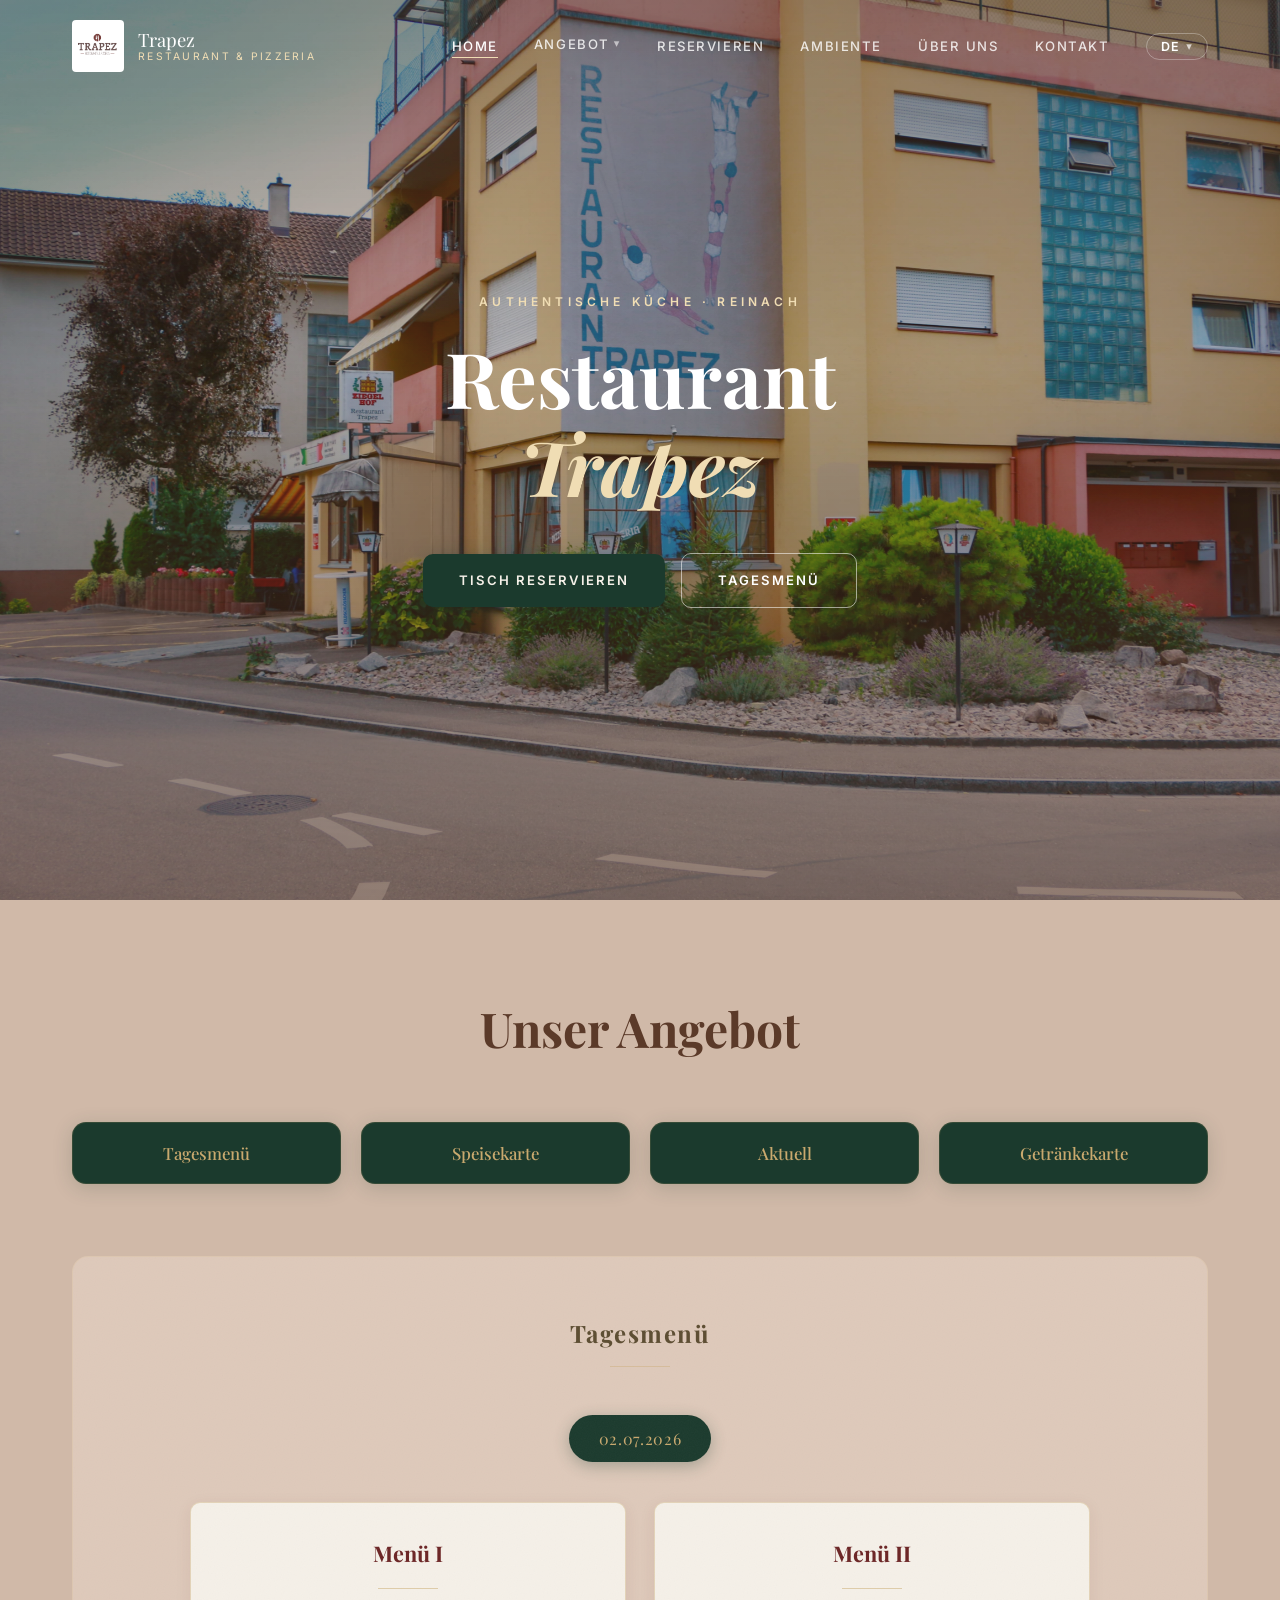
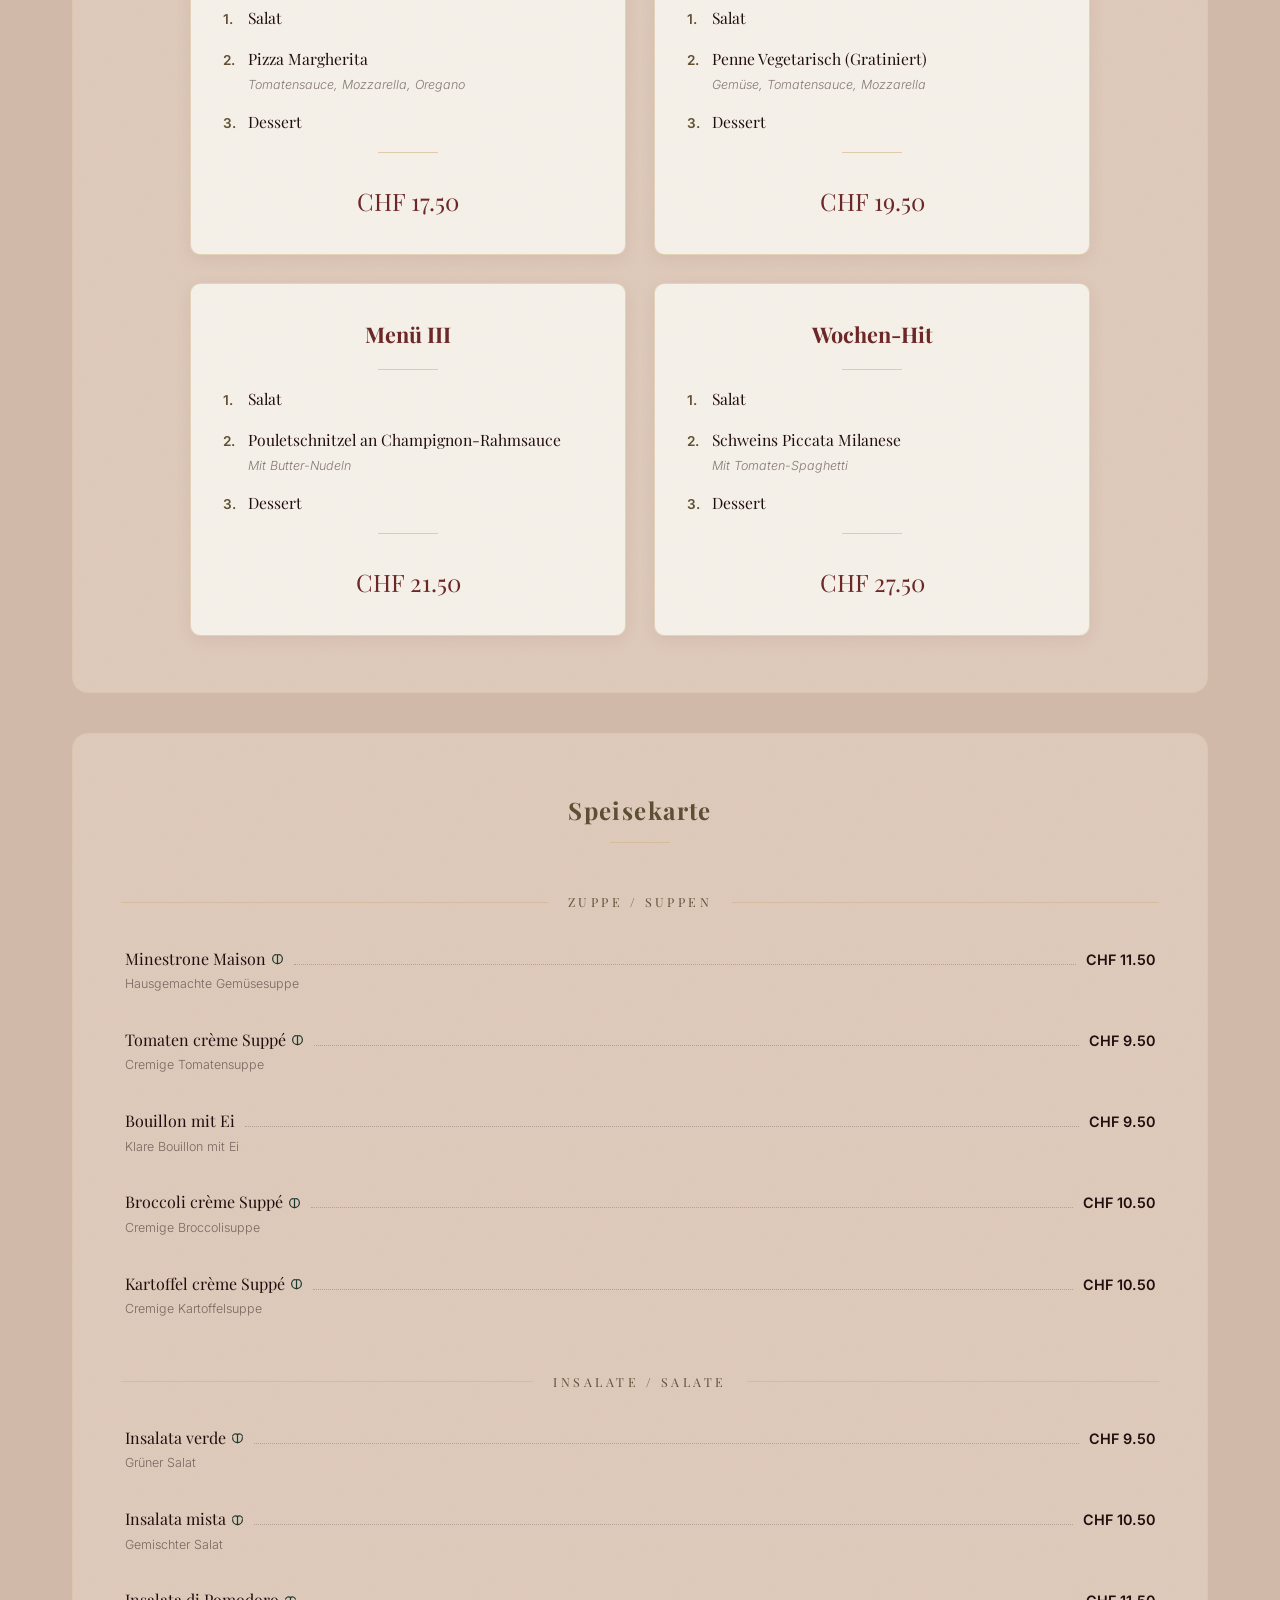
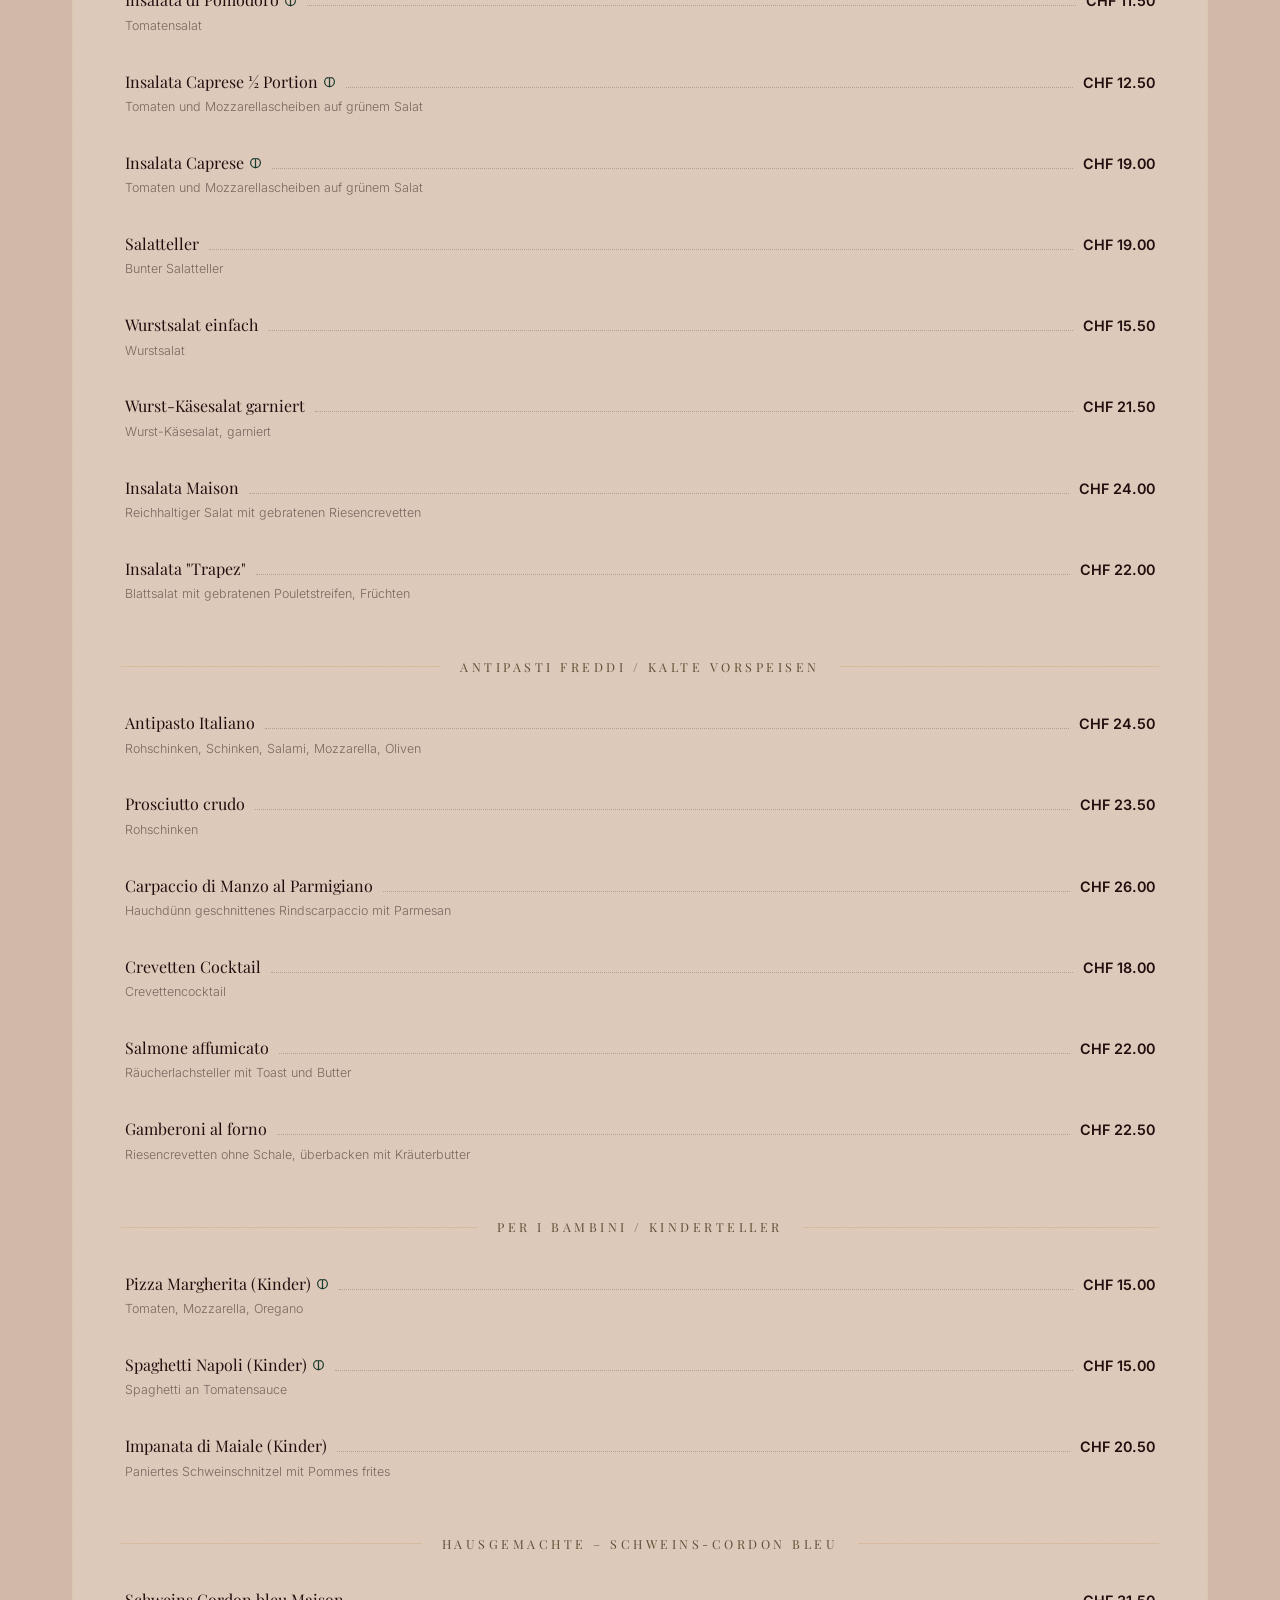
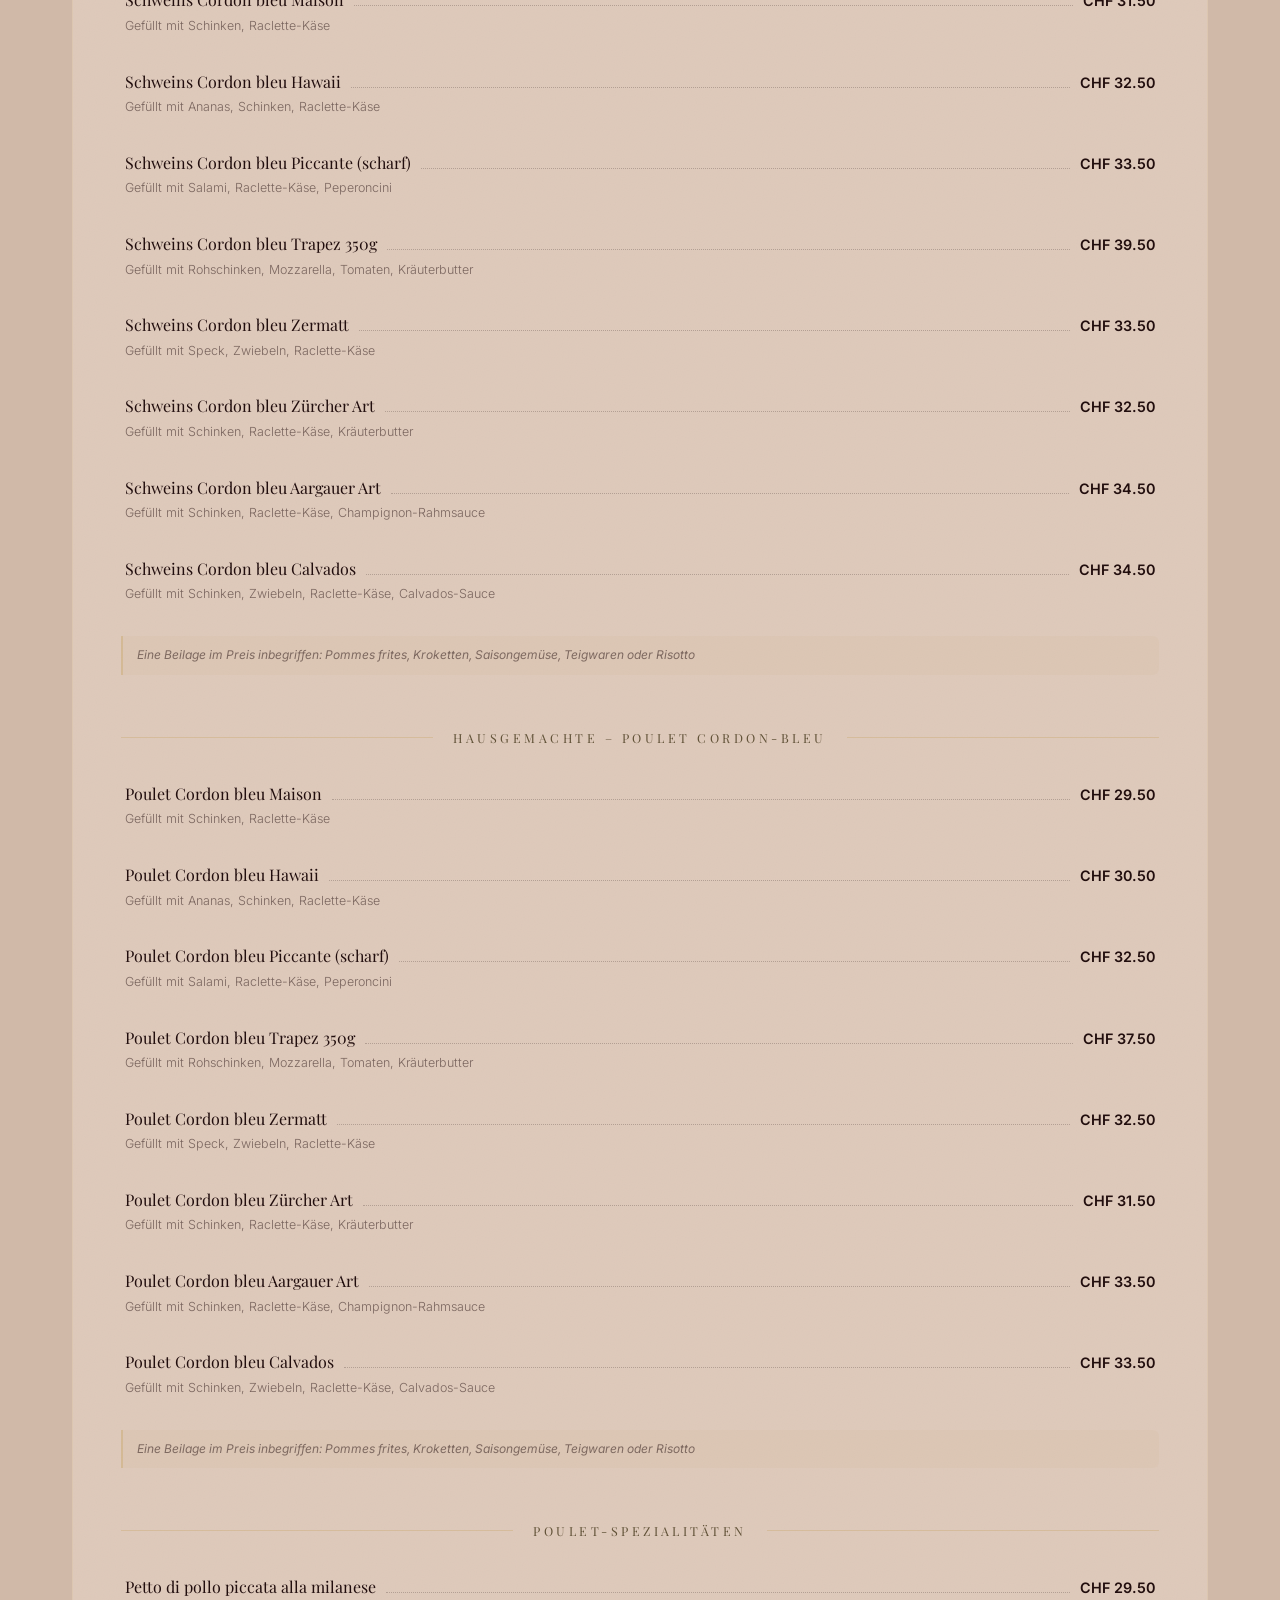
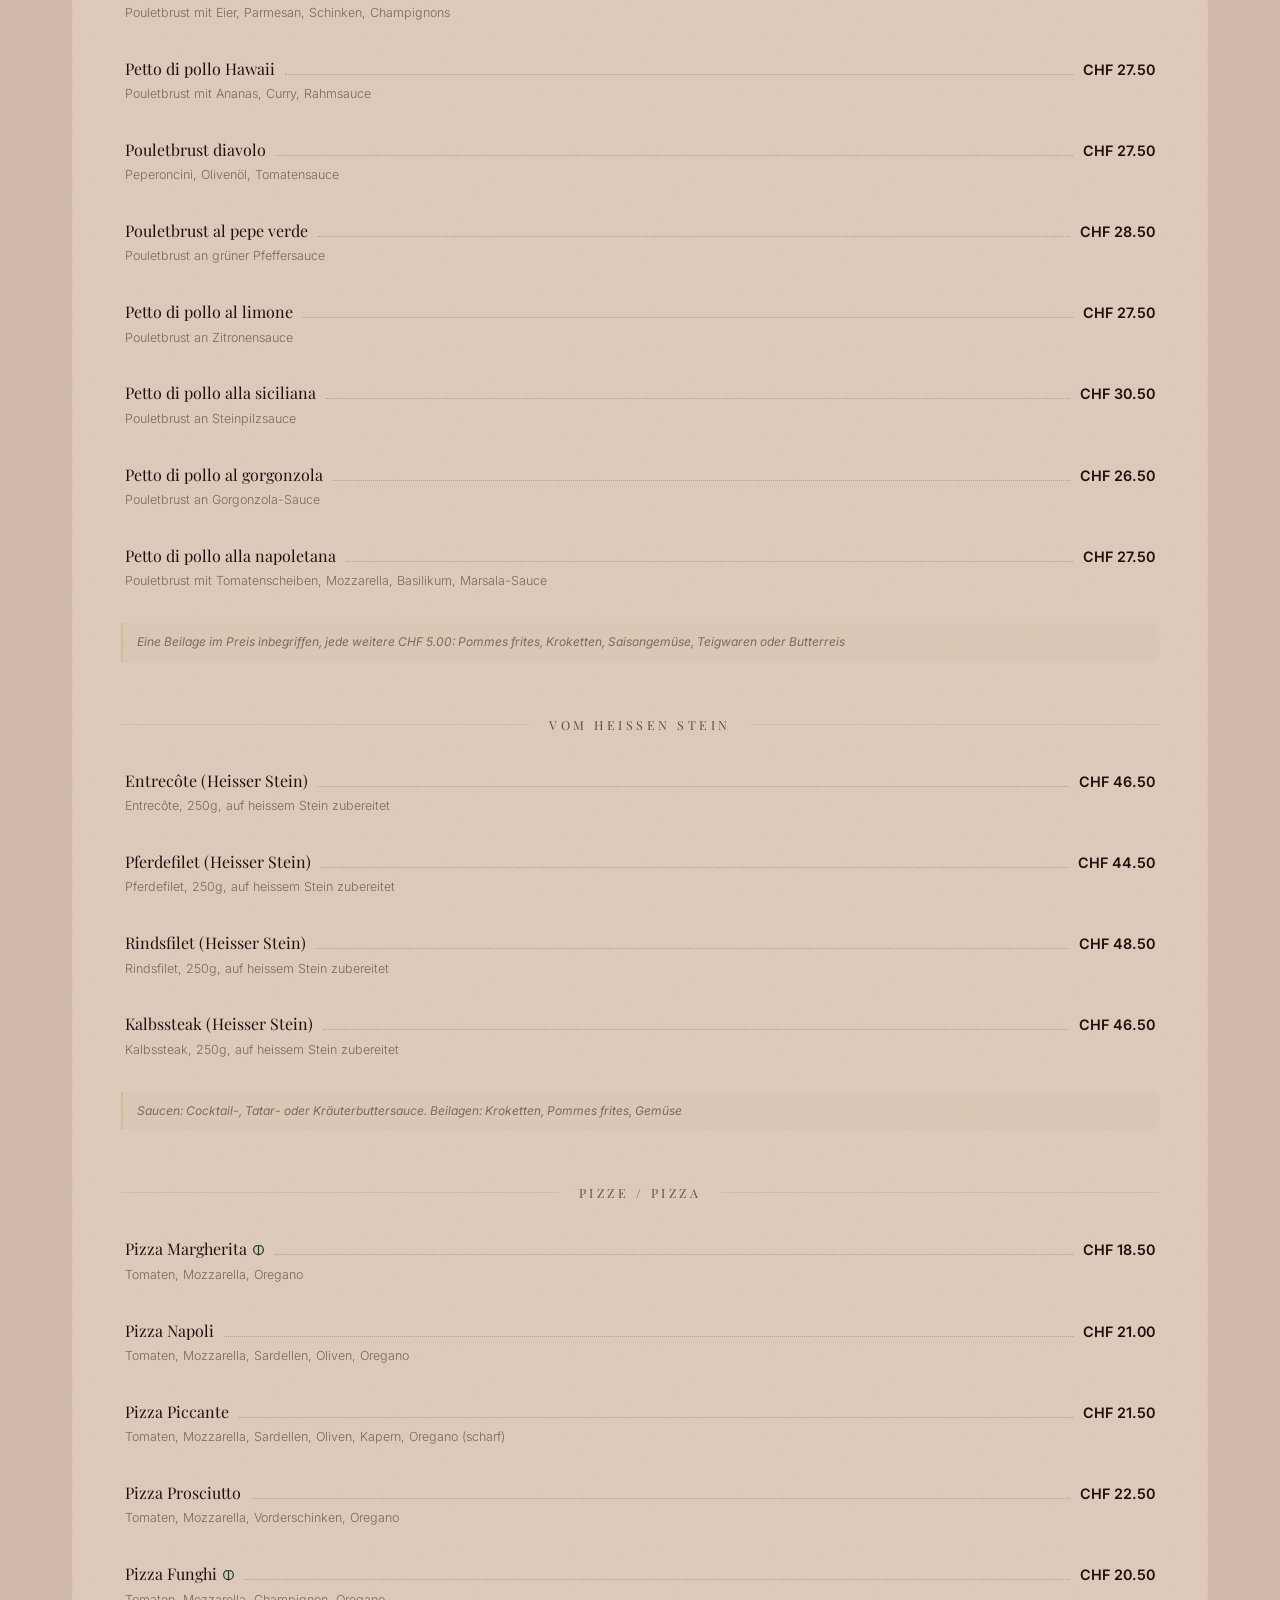
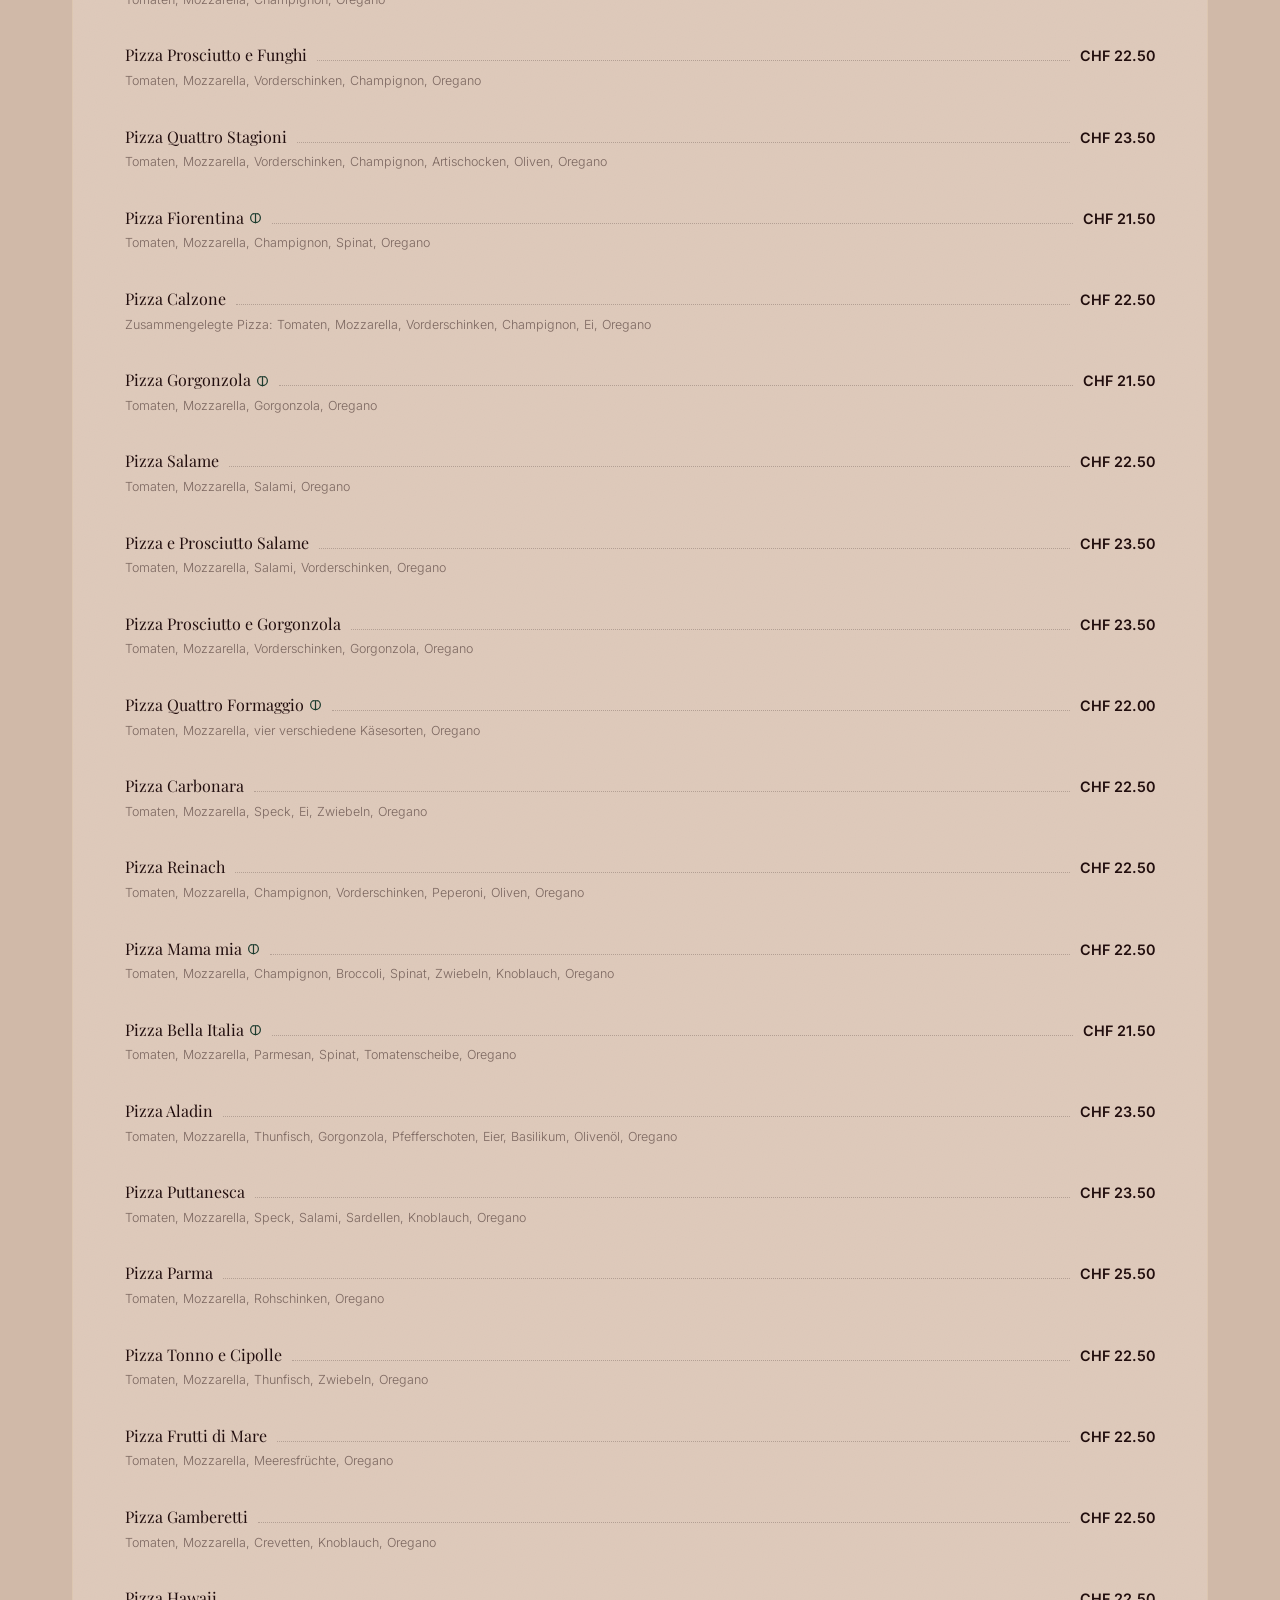
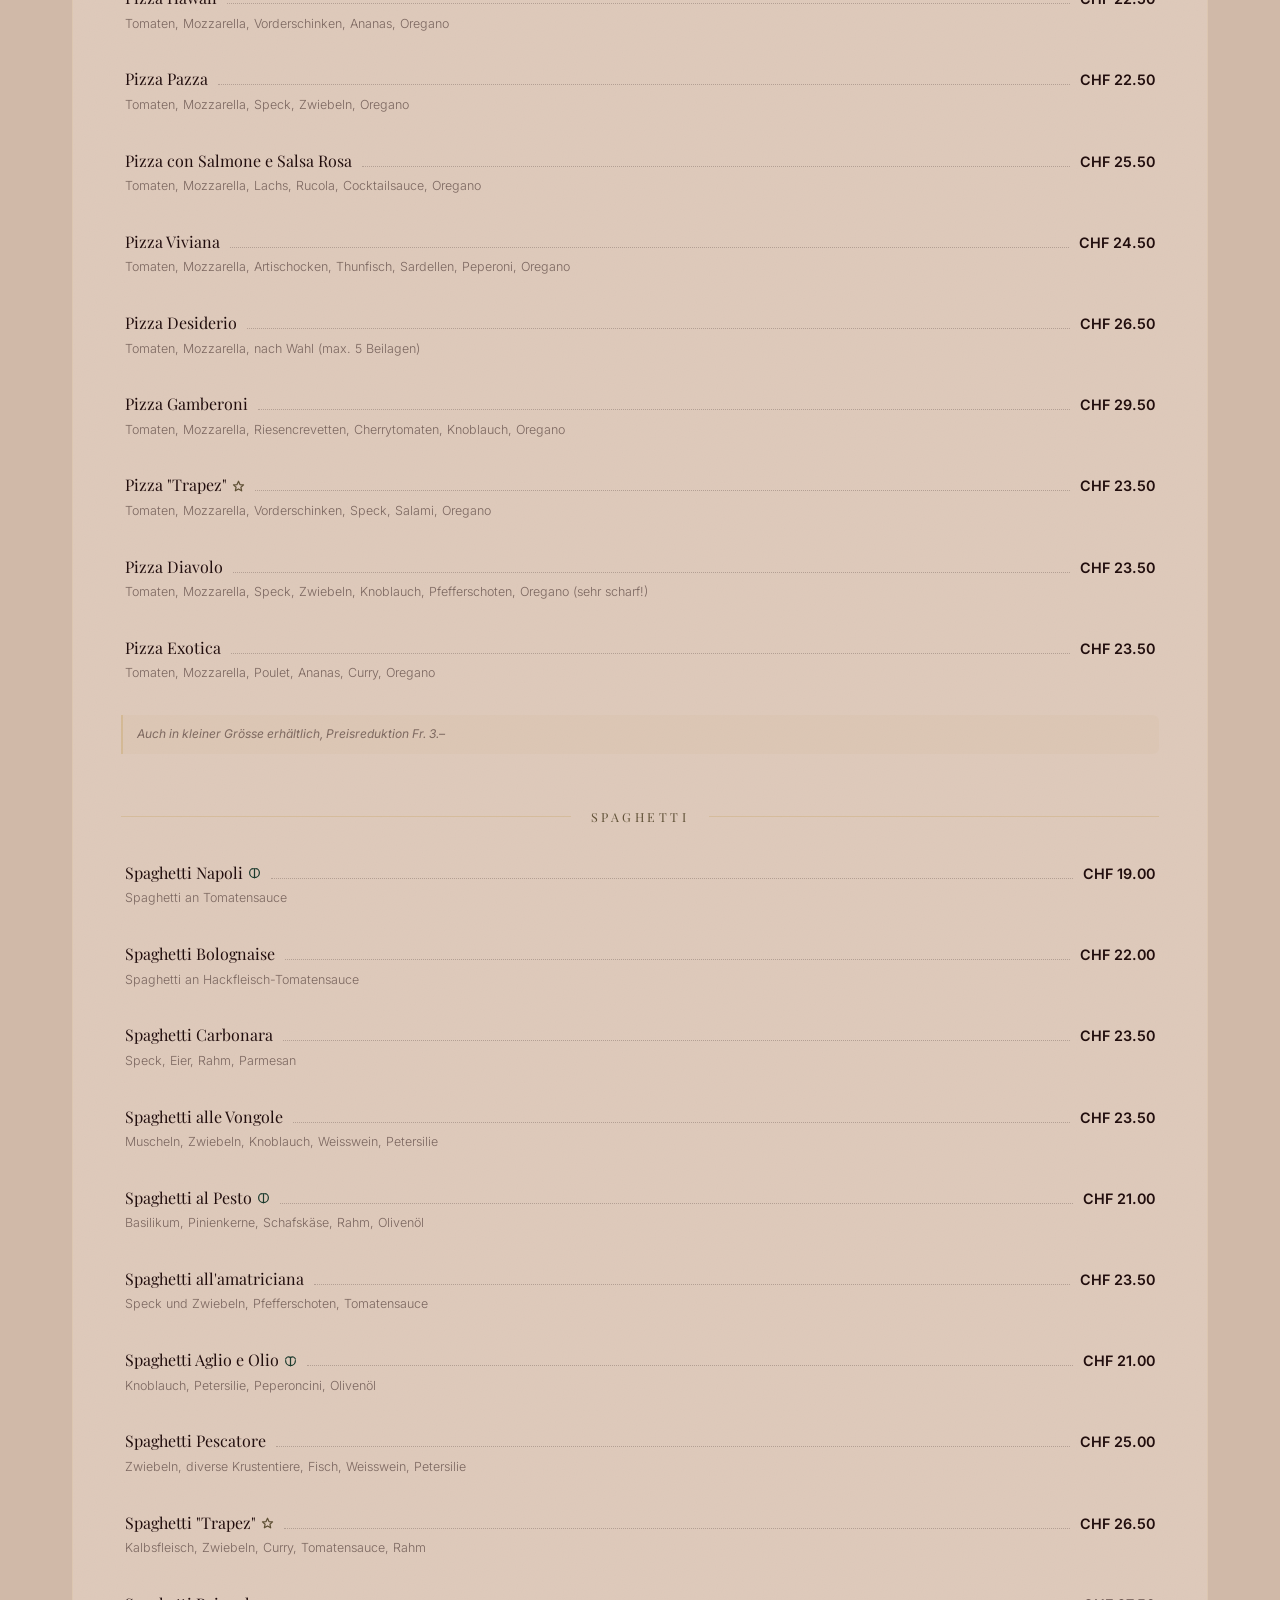
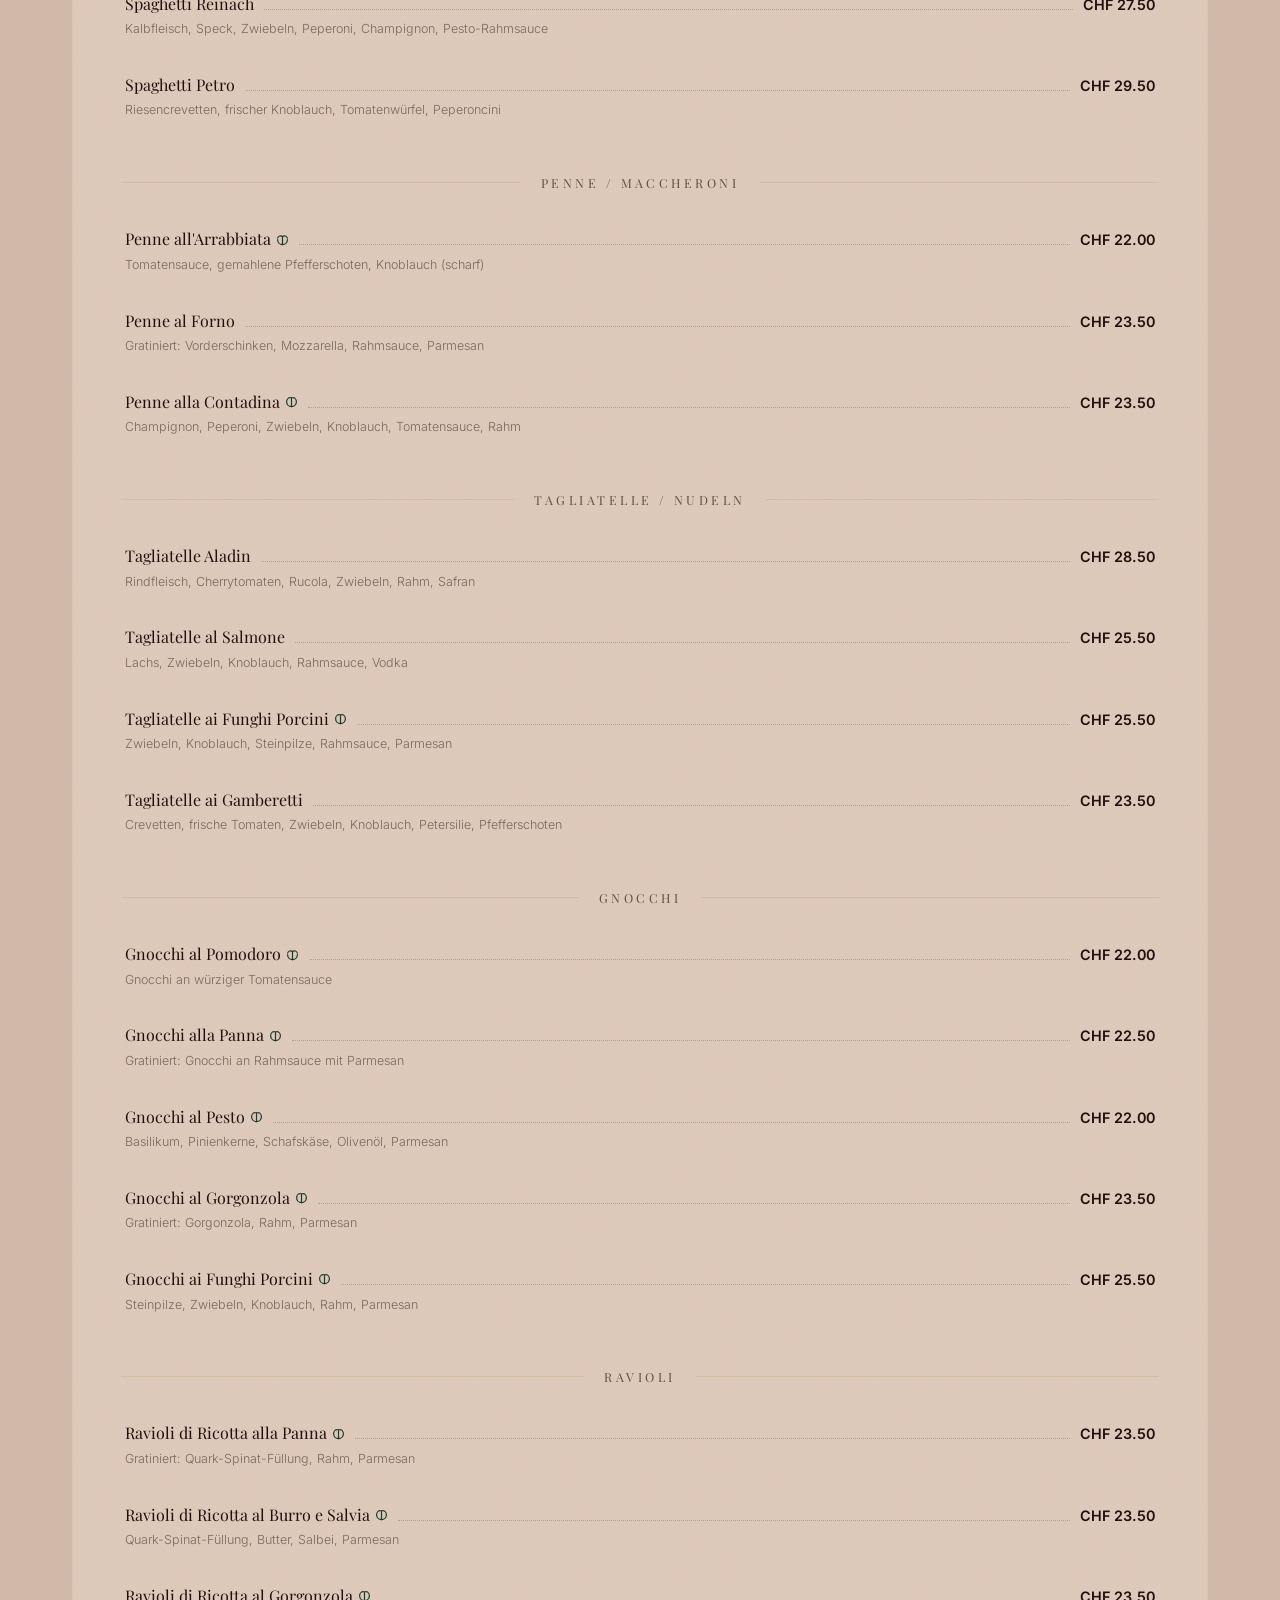
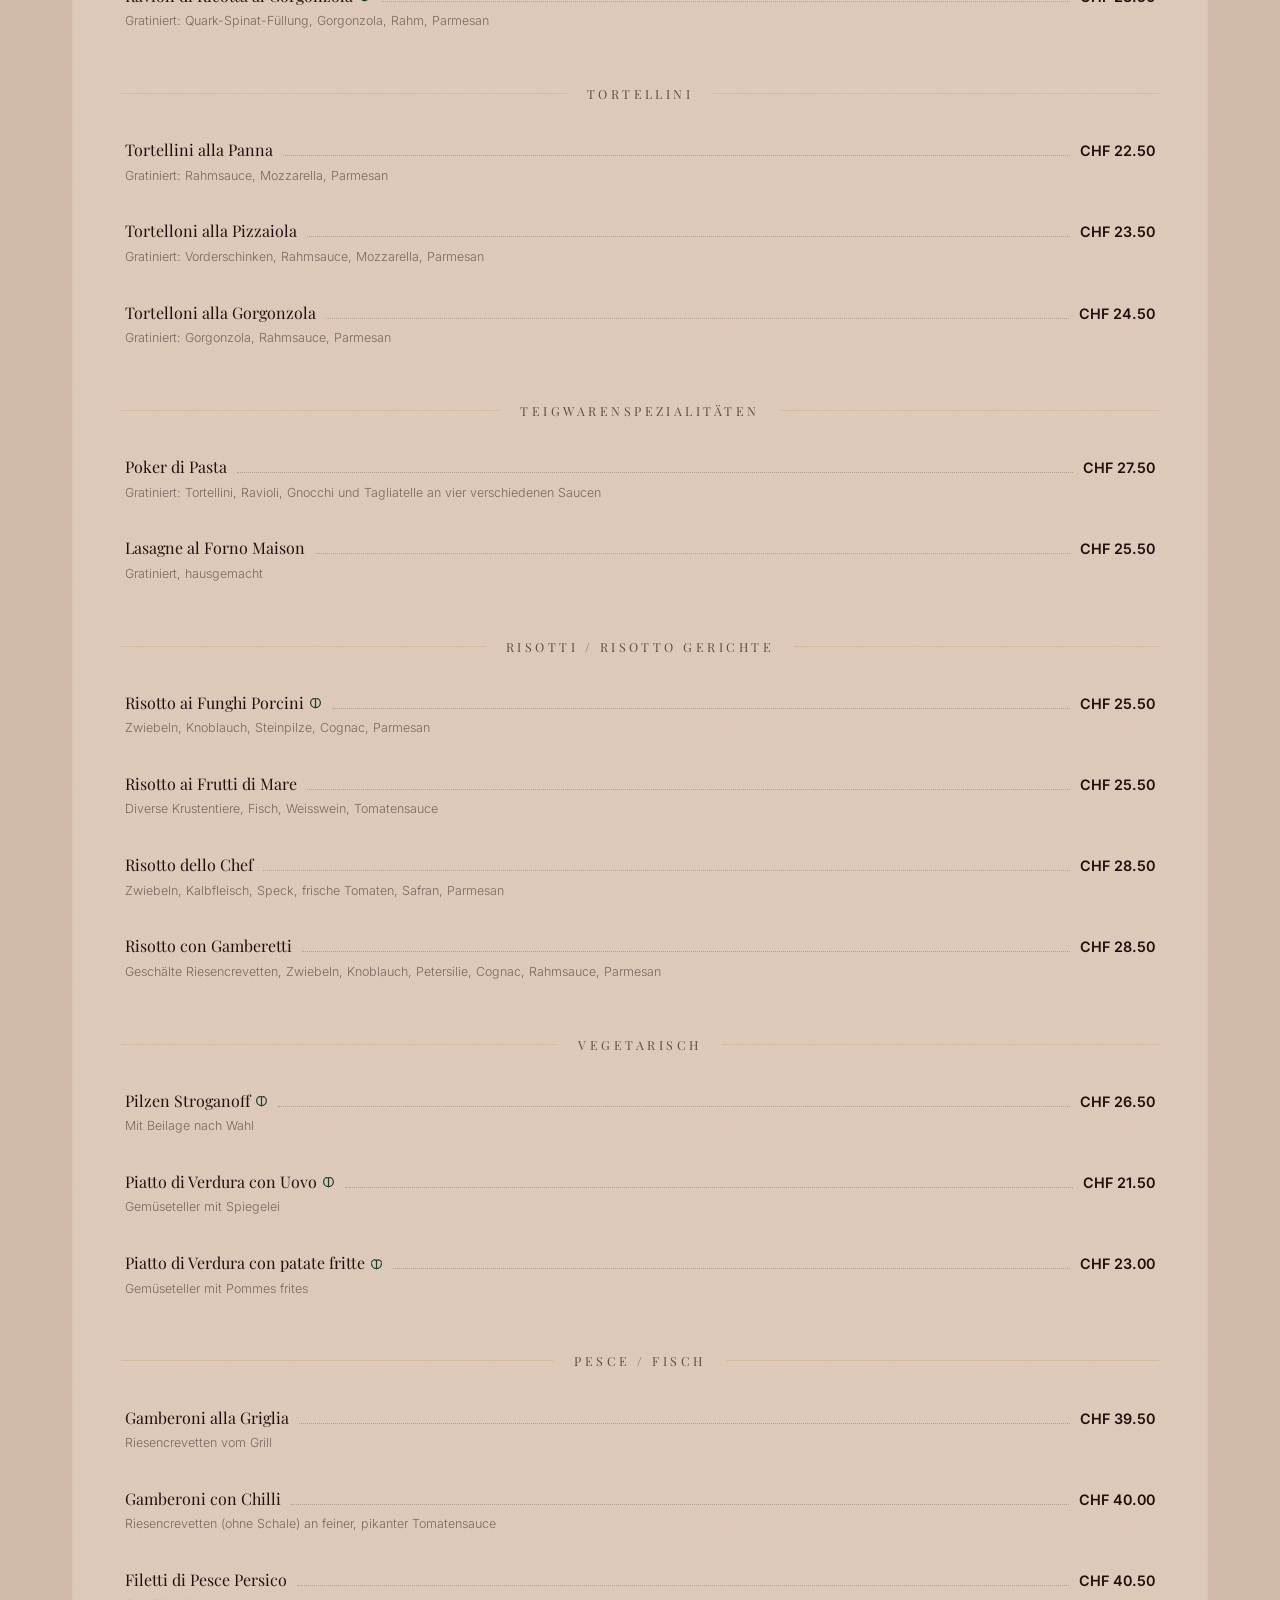
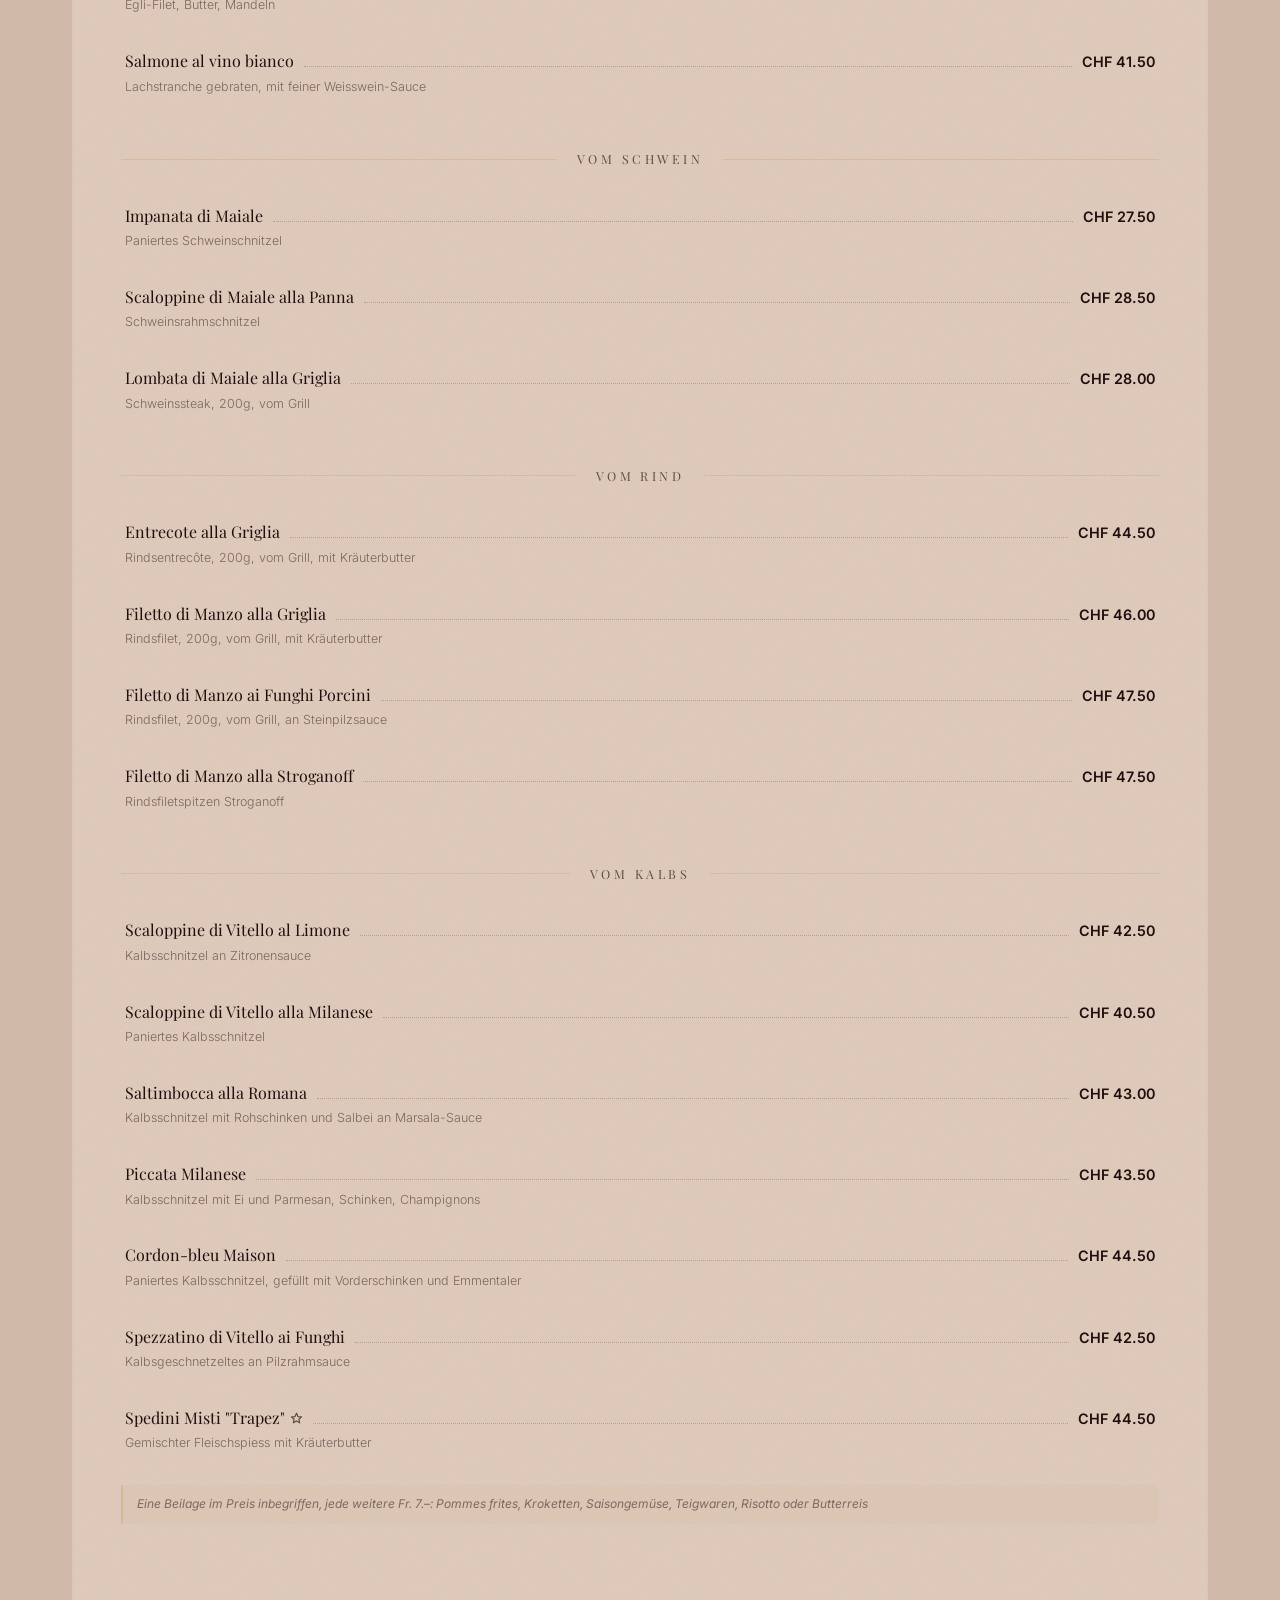
==== index.html @ b1a5886f "fix: complete i18n coverage for Tagesmenü, footer, privacy page; fix mobile lang dropdown overlap - " ====
<!DOCTYPE html>
<html lang="de">
<head>
  <meta charset="UTF-8" />
  <meta name="viewport" content="width=device-width, initial-scale=1.0" />
  <title>Restaurant Trapez | Pizzeria — Reinach</title>
  <meta name="description" content="Restaurant Pizzeria Trapez in Reinach — Authentische italienische Küche, handgemachte Pizzen und frische Pasta. Jetzt Tisch reservieren." />
  <meta name="keywords" content="Restaurant Trapez, Pizzeria Reinach, Italienisches Restaurant, Pizza, Pasta, Reinach BL" />
  <meta name="author" content="Restaurant Trapez" />

  <!-- Open Graph -->
  <meta property="og:title" content="Restaurant Trapez | Pizzeria Reinach" />
  <meta property="og:description" content="Authentische italienische Küche in Reinach. Reservieren Sie Ihren Tisch jetzt." />
  <meta property="og:type" content="website" />

  <!-- Favicon -->
  <link rel="icon" type="image/png" href="assets/images/Trapez_v5.png" />

  <!-- Hero: preload first slide -->
  <link rel="preload" as="image" href="assets/images/ambiente/1.jpg" fetchpriority="high" />

  <!-- Fonts -->
  <link rel="preconnect" href="https://fonts.googleapis.com" />
  <link rel="preconnect" href="https://fonts.gstatic.com" crossorigin />
  <link href="https://fonts.googleapis.com/css2?family=Playfair+Display:ital,wght@0,400;0,500;0,700;1,400;1,500&family=Inter:wght@300;400;500;600;700&display=swap" rel="stylesheet" />

  <!-- Styles -->
  <link rel="stylesheet" href="assets/css/style.css" />
</head>
<body>

<!-- =====================================================
     NAVIGATION
     ===================================================== -->
<nav id="navbar" role="navigation" aria-label="Hauptnavigation">
  <div class="nav-inner">

    <!-- Logo -->
    <a href="#hero" class="nav-logo" aria-label="Restaurant Trapez — Zur Startseite">
      <img src="assets/images/Trapez_v5.png" alt="Trapez Logo" width="1224" height="1224" />
      <div class="nav-logo-text">
        Trapez
        <span>Restaurant &amp; Pizzeria</span>
      </div>
    </a>

    <!-- Menu -->
    <ul class="nav-menu" id="nav-menu" role="menubar">
      <li role="none"><a class="nav-link" href="#hero"        role="menuitem" data-i18n="nav.home">Home</a></li>
      <li role="none" class="nav-dropdown">
        <a class="nav-link nav-dropdown-toggle" href="#angebot" role="menuitem" aria-haspopup="true" aria-expanded="false">
          <span data-i18n="nav.angebot">Angebot</span><span class="nav-dropdown-arrow" aria-hidden="true">▾</span>
        </a>
        <ul class="nav-dropdown-menu" role="menu" aria-label="Angebot Untermenü">
          <li role="none"><a class="nav-dropdown-link" href="#menu-tagesmenue" role="menuitem" data-i18n="nav.offer.daily">Tagesmenü</a></li>
          <li role="none"><a class="nav-dropdown-link" href="#menu-speisekarte" role="menuitem" data-i18n="nav.offer.menu">Speisekarte</a></li>
          <li role="none"><a class="nav-dropdown-link" href="#menu-aktuell"     role="menuitem" data-i18n="nav.offer.current">Aktuell</a></li>
          <li role="none"><a class="nav-dropdown-link" href="#menu-getraenke"   role="menuitem" data-i18n="nav.offer.drinks">Getränkekarte</a></li>
        </ul>
      </li>
      <li role="none"><a class="nav-link" href="#reservieren" role="menuitem" data-i18n="nav.reservieren">Reservieren</a></li>
      <li role="none"><a class="nav-link" href="#ambiente"    role="menuitem" data-i18n="nav.ambiente">Ambiente</a></li>
      <li role="none"><a class="nav-link" href="#ueber-uns"   role="menuitem" data-i18n="nav.ueberUns">Über Uns</a></li>
      <li role="none"><a class="nav-link" href="#kontakt"     role="menuitem" data-i18n="nav.kontakt">Kontakt</a></li>

      <!-- Language Dropdown -->
      <li role="none">
        <div class="lang-dropdown">
          <button id="lang-toggle" class="lang-toggle" aria-haspopup="listbox" aria-expanded="false" aria-label="Sprache wählen">
            <span id="current-lang-label">DE</span>
            <span class="lang-arrow">▾</span>
          </button>
          <ul class="lang-menu" role="listbox" id="lang-menu" aria-label="Sprache wählen">
            <li role="option" class="lang-option active" data-lang="de">Deutsch</li>
            <li role="option" class="lang-option" data-lang="en">English</li>
            <li role="option" class="lang-option" data-lang="it">Italiano</li>
            <li role="option" class="lang-option" data-lang="fr">Français</li>
          </ul>
        </div>
      </li>
    </ul>

    <!-- Hamburger (mobile) -->
    <button id="nav-hamburger" class="nav-hamburger" aria-label="Menü öffnen" aria-expanded="false">
      <span></span><span></span><span></span>
    </button>
  </div>
</nav>

<!-- =====================================================
     HERO SECTION
     ===================================================== -->
<section id="hero" aria-label="Willkommen">

  <!-- Ken Burns Slideshow -->
  <div class="hero-slideshow" aria-hidden="true">
    <div class="hero-slide active" style="background-image:url('assets/images/ambiente/1.jpg')"></div>
    <div class="hero-slide" data-bg="assets/images/ambiente/2.jpg"></div>
    <div class="hero-slide" data-bg="assets/images/ambiente/4.jpg"></div>
    <div class="hero-slide" data-bg="assets/images/ambiente/5.jpg"></div>
    <div class="hero-slide" data-bg="assets/images/ambiente/6.jpg"></div>
    <div class="hero-slide" data-bg="assets/images/ambiente/7.jpg"></div>
  </div>
  <div class="hero-overlay" aria-hidden="true"></div>

  <!-- Content -->
  <div class="hero-content">
    <p class="hero-label" id="hero-label" data-i18n="hero.label">Authentische Küche · Reinach</p>

    <h1 class="hero-title" id="hero-title">
      Restaurant<br><em>Trapez</em>
    </h1>

    <div class="hero-buttons">
      <a id="hero-cta1" class="btn btn-primary" href="#reservieren" data-i18n="hero.cta1">Tisch Reservieren</a>
      <a id="hero-cta2" class="btn btn-outline" href="#menu-tagesmenue" data-i18n="hero.cta2">Tagesmenü</a>
    </div>
  </div>

</section>

<!-- =====================================================
     ANGEBOT SECTION
     ===================================================== -->
<section id="angebot" class="section-padding" aria-label="Unser Angebot">
  <div class="container">

    <div class="section-header reveal">
      <h2 class="section-title" data-i18n="angebot.title">Unser Angebot</h2>
    </div>

    <!-- Jump-Navigation: 4 Karten -->
    <nav class="menu-nav-cards reveal" aria-label="Menü Navigation">
      <a class="menu-nav-card" href="#menu-tagesmenue">
        <span class="menu-nav-card-label" data-menu-sektion="tagesmenu">Tagesmenü</span>
      </a>
      <a class="menu-nav-card" href="#menu-speisekarte">
        <span class="menu-nav-card-label" data-menu-sektion="speisekarte">Speisekarte</span>
      </a>
      <a class="menu-nav-card" href="#menu-aktuell">
        <span class="menu-nav-card-label" data-menu-sektion="aktuell">Aktuell</span>
      </a>
      <a class="menu-nav-card" href="#menu-getraenke">
        <span class="menu-nav-card-label" data-menu-sektion="getraenke">Getränkekarte</span>
      </a>
    </nav>

    <!-- Sektion 1: Tagesmenü -->
    <div class="menu-section" id="menu-tagesmenue">
      <h3 class="menu-section-title" data-menu-sektion="tagesmenu">Tagesmenü</h3>
      <div id="ms-tagesmenue"></div>
    </div>

    <!-- Sektion 2: Speisekarte -->
    <div class="menu-section" id="menu-speisekarte">
      <h3 class="menu-section-title" data-menu-sektion="speisekarte">Speisekarte</h3>
      <div id="ms-speisekarte"></div>
    </div>

    <!-- Sektion 3: Aktuell -->
    <div class="menu-section" id="menu-aktuell">
      <h3 class="menu-section-title" data-menu-sektion="aktuell">Aktuell</h3>
      <div id="ms-aktuell"></div>
    </div>

    <!-- Sektion 4: Getränkekarte -->
    <div class="menu-section" id="menu-getraenke">
      <h3 class="menu-section-title" data-menu-sektion="getraenke">Getränkekarte</h3>
      <div id="ms-getraenke"></div>
    </div>

    <!-- Speisekarte Link -->
    <div class="menu-pdf-link reveal">
      <a id="menu-pdf-cta" href="menucard.html" target="_blank" rel="noopener noreferrer" data-i18n="menu.pdfLink">Vollständige Speisekarte ansehen →</a>
    </div>


  </div>
</section>

<!-- =====================================================
     RESERVIEREN SECTION
     ===================================================== -->
<section id="reservieren" class="section-padding" aria-label="Tisch Reservieren">
  <div class="container">

    <div class="section-header reveal">
      <h2 class="section-title" style="color:var(--white);" data-i18n="reservieren.title">Tisch Reservieren</h2>
      <p class="section-subtitle" data-i18n="reservieren.subtitle">
        Wir freuen uns auf Ihren Besuch. Reservieren Sie jetzt Ihren Tisch.
      </p>
      <div class="divider"></div>
    </div>

    <form
      id="reservation-form"
      class="reservation-form reveal"
      action="php/reservation.php"
      method="POST"
      novalidate
    >

      <div class="form-grid">
        <!-- Vorname -->
        <div class="form-group">
          <label class="form-label" for="input-vorname">
            <span data-i18n="reservieren.vorname">Vorname</span> <span class="required">*</span>
          </label>
          <input
            type="text"
            id="input-vorname"
            name="vorname"
            class="form-input"
            required
            autocomplete="given-name"
          />
          <span class="form-error" id="error-vorname"></span>
        </div>

        <!-- Nachname -->
        <div class="form-group">
          <label class="form-label" for="input-nachname">
            <span data-i18n="reservieren.nachname">Nachname</span> <span class="required">*</span>
          </label>
          <input
            type="text"
            id="input-nachname"
            name="nachname"
            class="form-input"
            required
            autocomplete="family-name"
          />
          <span class="form-error" id="error-nachname"></span>
        </div>

        <!-- E-Mail -->
        <div class="form-group">
          <label class="form-label" for="input-email">
            <span data-i18n="reservieren.email">E-Mail</span> <span class="required">*</span>
          </label>
          <input
            type="email"
            id="input-email"
            name="email"
            class="form-input"
            required
            autocomplete="email"
          />
          <span class="form-error" id="error-email"></span>
        </div>

        <!-- Telefon -->
        <div class="form-group">
          <label class="form-label" for="input-phone" data-i18n="reservieren.phone">
            Telefon (optional)
          </label>
          <input
            type="tel"
            id="input-phone"
            name="phone"
            class="form-input"
            placeholder="+41 61 000 00 00"
            autocomplete="tel"
          />
        </div>

        <!-- Datum -->
        <div class="form-group">
          <label class="form-label" for="input-date">
            <span data-i18n="reservieren.date">Datum</span> <span class="required">*</span>
          </label>
          <input
            type="date"
            id="input-date"
            name="date"
            class="form-input"
            required
          />
          <span class="form-error" id="error-date"></span>
        </div>

        <!-- Uhrzeit -->
        <div class="form-group">
          <label class="form-label" for="input-time">
            <span data-i18n="reservieren.time">Uhrzeit</span> <span class="required">*</span>
          </label>
          <select id="input-time" name="time" class="form-select" required>
            <option value="" disabled selected>— Uhrzeit —</option>
            <optgroup label="Mittagessen (Mo–Fr)">
              <option value="11:30">11:30</option>
              <option value="12:00">12:00</option>
              <option value="12:30">12:30</option>
              <option value="13:00">13:00</option>
              <option value="13:30">13:30</option>
            </optgroup>
            <optgroup label="Abendessen">
              <option value="17:00">17:00</option>
              <option value="17:30">17:30</option>
              <option value="18:00">18:00</option>
              <option value="18:30">18:30</option>
              <option value="19:00">19:00</option>
              <option value="19:30">19:30</option>
              <option value="20:00">20:00</option>
              <option value="20:30">20:30</option>
              <option value="21:00">21:00</option>
              <option value="21:30">21:30</option>
            </optgroup>
          </select>
          <span class="form-error" id="error-time"></span>
        </div>

        <!-- Anzahl Gäste -->
        <div class="form-group">
          <label class="form-label" for="input-guests">
            <span data-i18n="reservieren.guests">Anzahl Gäste</span> <span class="required">*</span>
          </label>
          <select id="input-guests" name="guests" class="form-select" required>
            <option value="" disabled selected>— Personen —</option>
            <option value="1 Person">1 Person</option>
            <option value="2 Personen">2 Personen</option>
            <option value="3 Personen">3 Personen</option>
            <option value="4 Personen">4 Personen</option>
            <option value="5 Personen">5 Personen</option>
            <option value="6 Personen">6 Personen</option>
            <option value="7 Personen">7 Personen</option>
            <option value="8 Personen">8 Personen</option>
            <option value="9 Personen">9 Personen</option>
            <option value="10 Personen">10 Personen</option>
            <option value="11–15 Personen">11–15 Personen</option>
            <option value="16–20 Personen">16–20 Personen</option>
            <option value="20+ Personen">20+ Personen (Anfrage)</option>
          </select>
          <span class="form-error" id="error-guests"></span>
        </div>

        <!-- Besondere Wünsche -->
        <div class="form-group full">
          <label class="form-label" for="input-message" data-i18n="reservieren.message">
            Besondere Wünsche (optional)
          </label>
          <textarea
            id="input-message"
            name="message"
            class="form-textarea"
            rows="4"
            placeholder="Allergien, Geburtstagstorte, Kinderstuhl, Hochstuhl …"
            data-i18n-placeholder="reservieren.messagePlaceholder"
          ></textarea>
        </div>

        <!-- Datenschutz -->
        <div class="form-group full">
          <label class="form-checkbox-label">
            <input type="checkbox" id="input-datenschutz" name="datenschutz" value="1" required />
            <span data-i18n-html="reservieren.datenschutz">Ich akzeptiere die <a href="privacy.html" target="_blank" rel="noopener">Datenschutzerklärung</a>.</span> <span class="required">*</span>
          </label>
          <span class="form-error" id="error-datenschutz"></span>
        </div>

        <!-- Honeypot (Spam-Schutz, für Menschen unsichtbar) -->
        <div class="form-honeypot" aria-hidden="true">
          <label for="input-website">Website</label>
          <input type="text" id="input-website" name="website" tabindex="-1" autocomplete="off" />
        </div>
      </div>

      <div class="form-submit">
        <p class="form-note" data-i18n="reservieren.note">
          ✉ Sie erhalten eine Bestätigung per E-Mail.
        </p>
        <button type="submit" id="btn-reserve" class="btn btn-primary" data-i18n="reservieren.button">
          Jetzt Reservieren
        </button>
      </div>
    </form>

  </div>
</section>

<!-- =====================================================
     AMBIENTE SECTION
     ===================================================== -->
<section id="ambiente" class="section-padding" aria-label="Ambiente Galerie">
  <div class="container">

    <div class="section-header reveal">
      <h2 class="section-title" style="color:var(--white);" data-i18n="ambiente.title">Ambiente</h2>
      <p class="section-subtitle" style="color:rgba(255,255,255,0.6);" data-i18n="ambiente.subtitle">
        Tauchen Sie ein in die warme, elegante Atmosphäre unseres Restaurants
      </p>
      <div class="divider"></div>
    </div>

    <!-- Gallery Grid -->
    <div class="ambiente-gallery" role="list" aria-label="Restaurant Galerie">
      <div class="amb-item reveal" role="listitem" tabindex="0" aria-label="Galerie Bild 1 öffnen">
        <img src="assets/images/ambiente/1.jpg" alt="Restaurant Trapez Reinach" width="800" height="600" />
        <div class="amb-overlay" aria-hidden="true">
          <div class="amb-overlay-icon">&#43;</div>
        </div>
      </div>
      <div class="amb-item reveal reveal-delay-1" role="listitem" tabindex="0" aria-label="Galerie Bild 2 öffnen">
        <img src="assets/images/ambiente/2.jpg" alt="Restaurant Trapez Reinach" width="800" height="600" loading="lazy" />
        <div class="amb-overlay" aria-hidden="true">
          <div class="amb-overlay-icon">&#43;</div>
        </div>
      </div>
      <div class="amb-item reveal reveal-delay-2" role="listitem" tabindex="0" aria-label="Galerie Bild 3 öffnen">
        <img src="assets/images/ambiente/3.jpg" alt="Restaurant Trapez Reinach" width="800" height="600" loading="lazy" />
        <div class="amb-overlay" aria-hidden="true">
          <div class="amb-overlay-icon">&#43;</div>
        </div>
      </div>
      <div class="amb-item reveal reveal-delay-3" role="listitem" tabindex="0" aria-label="Galerie Bild 4 öffnen">
        <img src="assets/images/ambiente/4.jpg" alt="Restaurant Trapez Reinach" width="800" height="600" loading="lazy" />
        <div class="amb-overlay" aria-hidden="true">
          <div class="amb-overlay-icon">&#43;</div>
        </div>
      </div>
      <div class="amb-item reveal reveal-delay-1" role="listitem" tabindex="0" aria-label="Galerie Bild 5 öffnen">
        <img src="assets/images/ambiente/5.jpg" alt="Restaurant Trapez Reinach" width="800" height="600" loading="lazy" />
        <div class="amb-overlay" aria-hidden="true">
          <div class="amb-overlay-icon">&#43;</div>
        </div>
      </div>
      <div class="amb-item reveal reveal-delay-2" role="listitem" tabindex="0" aria-label="Galerie Bild 6 öffnen">
        <img src="assets/images/ambiente/6.jpg" alt="Restaurant Trapez Reinach" width="800" height="600" loading="lazy" />
        <div class="amb-overlay" aria-hidden="true">
          <div class="amb-overlay-icon">&#43;</div>
        </div>
      </div>
      <div class="amb-item reveal reveal-delay-3" role="listitem" tabindex="0" aria-label="Galerie Bild 7 öffnen">
        <img src="assets/images/ambiente/7.jpg" alt="Restaurant Trapez Reinach" width="800" height="600" loading="lazy" />
        <div class="amb-overlay" aria-hidden="true">
          <div class="amb-overlay-icon">&#43;</div>
        </div>
      </div>
      <div class="amb-item reveal reveal-delay-4" role="listitem" tabindex="0" aria-label="Galerie Bild 8 öffnen">
        <img src="assets/images/ambiente/8.jpg" alt="Restaurant Trapez Reinach" width="800" height="600" loading="lazy" />
        <div class="amb-overlay" aria-hidden="true">
          <div class="amb-overlay-icon">&#43;</div>
        </div>
      </div>
      <div class="amb-item reveal reveal-delay-1" role="listitem" tabindex="0" aria-label="Galerie Bild 9 öffnen">
        <img src="assets/images/ambiente/9.jpg" alt="Restaurant Trapez Reinach" width="800" height="600" loading="lazy" />
        <div class="amb-overlay" aria-hidden="true">
          <div class="amb-overlay-icon">&#43;</div>
        </div>
      </div>
      <div class="amb-item reveal reveal-delay-2" role="listitem" tabindex="0" aria-label="Galerie Bild 10 öffnen">
        <img src="assets/images/ambiente/10.jpg" alt="Restaurant Trapez Reinach" width="800" height="600" loading="lazy" />
        <div class="amb-overlay" aria-hidden="true">
          <div class="amb-overlay-icon">&#43;</div>
        </div>
      </div>
    </div>

  </div>
</section>

<!-- Lightbox -->
<div id="lightbox" class="lightbox" role="dialog" aria-modal="true" aria-label="Bildgalerie">
  <div class="lightbox-inner">
    <button id="lb-close" class="lightbox-close" aria-label="Schließen">&#215;</button>
    <img id="lb-image" src="" alt="Galerie Bild" style="transition:opacity 0.3s;" />
    <div id="lb-counter" class="lightbox-counter" aria-live="polite"></div>
  </div>
  <button id="lb-prev" class="lightbox-prev" aria-label="Vorheriges Bild">&#8592;</button>
  <button id="lb-next" class="lightbox-next" aria-label="Nächstes Bild">&#8594;</button>
</div>

<!-- =====================================================
     ÜBER UNS SECTION
     ===================================================== -->
<section id="ueber-uns" class="section-padding" aria-label="Über Uns">
  <div class="container">
    <div class="about-layout">

      <!-- Text -->
      <div class="about-text">
        <div class="section-header reveal">
          <h2 class="section-title" data-i18n="ueberUns.title">Über Uns</h2>
          <h3 class="section-subtitle" style="font-family:var(--font-head);font-size:1.3rem;color:var(--color-gold-readable);font-style:italic;" data-i18n="ueberUns.subtitle">Unsere Geschichte</h3>
          <div class="divider" style="margin-left:0;"></div>
        </div>

        <div class="about-paragraphs">
          <p class="reveal" data-i18n="ueberUns.text1">
            Seit 1963 ist das Restaurant Trapez eine Herzensangelegenheit — und das spürt man. Was als familiäres Lokal in Reinach begann, ist heute ein Ort, an dem Gäste aus der ganzen Region immer wieder gerne einkehren.
          </p>
          <p class="reveal reveal-delay-1" data-i18n="ueberUns.text2">
            Bei uns steht die Gastfreundschaft an erster Stelle. Freundlichkeit und Respekt sind keine Floskeln, sondern gelebter Alltag. Unser hausgemachtes Cordon Bleu ist legendär — mit Liebe zubereitet nach unserem eigenen Hausrezept, das wir seit Jahrzehnten pflegen.
          </p>
          <p class="reveal reveal-delay-2" data-i18n="ueberUns.text3">
            Unser ganzer Stolz ist das hausgemachte Cordon Bleu – frisch zubereitet nach unserem traditionellen Hausrezept, das seit Generationen mit viel Liebe und Sorgfalt bewahrt wird. Qualität, Frische und echter Geschmack stehen dabei immer im Mittelpunkt.
          </p>
          <p class="reveal reveal-delay-2" data-i18n="ueberUns.text4">
            Als Zeichen unserer Wertschätzung begrüssen wir jeden Gast mit einem Haus-Aperitif. Denn für uns ist Gastfreundschaft mehr als guter Service – sie bedeutet, Menschen das Gefühl zu geben, angekommen zu sein.
          </p>
          <p class="reveal reveal-delay-2" data-i18n="ueberUns.closing">
            Willkommen im Restaurant Trapez – wo Tradition auf Herzlichkeit trifft und jeder Besuch zu einem besonderen Erlebnis wird.
          </p>
        </div>

      </div>

      <!-- Images -->
      <div class="about-images reveal-right">
        <img
          src="assets/images/ambiente/2.jpg"
          alt="Restaurant Trapez seit 1963"
          class="about-img-main"
          width="800" height="600"
          loading="lazy"
        />
        <img
          src="assets/images/ambiente/4.jpg"
          alt="Restaurant Trapez seit 1963"
          class="about-img-accent"
          width="800" height="600"
          loading="lazy"
        />
      </div>

    </div>
  </div>
</section>

<!-- =====================================================
     KONTAKT SECTION
     ===================================================== -->
<section id="kontakt" class="section-padding" aria-label="Kontakt">
  <div class="container">

    <div class="section-header reveal">
      <h2 class="section-title" data-i18n="kontakt.title">Kontakt</h2>
      <p class="section-subtitle" data-i18n="kontakt.subtitle">Wir sind für Sie da</p>
      <div class="divider"></div>
    </div>

    <!-- Contact info + Map -->
    <div class="kontakt-layout">
      <div>
        <!-- Address -->
        <div class="kontakt-info-block reveal">
          <div class="kontakt-info-title">Adresse</div>
          <p class="kontakt-info-text">
            Sonnenweg 18<br />
            4153 Reinach BL<br />
            Schweiz
          </p>
        </div>

        <!-- Hours -->
        <div class="kontakt-info-block reveal reveal-delay-1">
          <div class="kontakt-info-title" data-i18n="kontakt.hours">Öffnungszeiten</div>
          <p class="kontakt-info-text" data-i18n-html="kontakt.hoursDetail">
            <span>Montag – Freitag: 10:00 – 14:00 | 17:00 – 23:00</span>
            <span>Samstag: 17:00 – 23:00</span>
            <span>Sonntag: 17:00 – 22:30</span>
          </p>
        </div>

        <!-- Phone & Email -->
        <div class="kontakt-info-block reveal reveal-delay-2">
          <div class="kontakt-info-title">Telefon</div>
          <p class="kontakt-info-text">
            <a href="tel:+41617114410">061 711 44 10</a>
          </p>
        </div>
        <div class="kontakt-info-block reveal reveal-delay-3">
          <div class="kontakt-info-title">E-Mail</div>
          <p class="kontakt-info-text">
            <a href="mailto:kontakt@trapez.ch">kontakt@trapez.ch</a>
          </p>
        </div>

        <!-- CTA -->
        <div class="reveal reveal-delay-4" style="margin-top:32px;">
          <a class="btn btn-dark" href="#reservieren" data-i18n="contact.btn.reserve">Tisch Reservieren</a>
        </div>
      </div>

      <!-- Map -->
      <div class="kontakt-map reveal-right">
        <iframe
          src="https://www.google.com/maps/embed?pb=!1m18!1m12!1m3!1d2695.8756285!2d7.59346!3d47.49671!2m3!1f0!2f0!3f0!3m2!1i1024!2i768!4f13.1!3m3!1m2!1s0x4791b3cbac9e13b7%3A0x6e8e4e97ab5a4f7b!2sSonnenweg%2018%2C%204153%20Reinach!5e0!3m2!1sde!2sch!4v1708615200000!5m2!1sde!2sch"
          title="Restaurant Trapez Standort"
          allowfullscreen
          loading="lazy"
          referrerpolicy="no-referrer-when-downgrade"
        ></iframe>
      </div>
    </div>

    <!-- Reviews -->
    <h3 class="reviews-title reveal" data-i18n="kontakt.reviewsTitle">Was unsere Gäste sagen</h3>
    <div id="reviews-container" class="reviews-grid"></div>

  </div>
</section>

<!-- =====================================================
     FOOTER
     ===================================================== -->
<footer role="contentinfo">
  <div class="container">
    <div class="footer-inner">

      <!-- Brand -->
      <div class="footer-brand">
        <div class="footer-logo">
          <img src="assets/images/Trapez_v5.png" alt="Trapez Logo" width="1224" height="1224" />
          <span class="footer-logo-name">Restaurant Trapez</span>
        </div>
        <p class="footer-tagline" data-i18n="footer.tagline">
          Authentische Küche seit 1963
        </p>
      </div>

      <!-- Quick Links -->
      <div>
        <div class="footer-col-title" data-i18n="footer.nav.title">Navigation</div>
        <ul class="footer-links">
          <li><a href="#hero" data-i18n="nav.home">Home</a></li>
          <li><a href="#angebot" data-i18n="nav.angebot">Angebot</a></li>
          <li><a href="#reservieren" data-i18n="nav.reservieren">Reservieren</a></li>
          <li><a href="#ambiente" data-i18n="nav.ambiente">Ambiente</a></li>
          <li><a href="#ueber-uns" data-i18n="nav.ueberUns">Über Uns</a></li>
          <li><a href="#kontakt" data-i18n="nav.kontakt">Kontakt</a></li>
        </ul>
      </div>

      <!-- Contact mini -->
      <div>
        <div class="footer-col-title" data-i18n="footer.address.title">Adresse</div>
        <ul class="footer-links">
          <li>Sonnenweg 18</li>
          <li>4153 Reinach BL</li>
          <li><a href="tel:+41617114410">061 711 44 10</a></li>
          <li><a href="mailto:kontakt@trapez.ch">kontakt@trapez.ch</a></li>
        </ul>
      </div>
    </div>

    <div class="footer-bottom">
      <p class="footer-copy" data-i18n="footer.copyright">
        © 2026 Restaurant Trapez, Reinach. Alle Rechte vorbehalten.
      </p>
      <div class="footer-legal">
        <a href="privacy.html" data-i18n="footer.legal">Impressum &amp; Datenschutz</a>
      </div>
    </div>
  </div>
</footer>

<!-- Scripts -->
<script src="assets/js/i18n.js" defer></script>
<script src="assets/js/menu.js" defer></script>
<script src="assets/js/main.js" defer></script>

</body>
</html>
---- assets/css/style.css ----
/* ============================================================
   TRAPEZ RESTAURANT — MAIN STYLESHEET
   Color Palette:
     --bg:           #DEC9BA  (Warm Tan – light section background)
     --card-bg:      #6B2424  (Deep Burgundy – cards / radium boxes)
     --effect-dark:  #5C1A1A  (Dark Burgundy – hover/active/shadow)
     --effect-light: #F0DDB4  (Warm Cream – subtle effects/glow)
     --text:         #1E0A0A  (Very Dark Warm – main text on ivory)
   Fonts: Playfair Display (headings), Inter (body)
   ============================================================ */

/* --- RESET & BASE ------------------------------------------ */
*, *::before, *::after { box-sizing: border-box; margin: 0; padding: 0; }

:root {
  --primary:      #6B2424;
  --secondary:    #7B3535;
  --bg:           #DEC9BA;
  --bg-alt:       #D0B9A8;
  --text:         #1E0A0A;
  --accent:       #8B3535;
  --white:        #FFFFFF;
  --dark:         #5B3A29;
  --gold:         #C9A96E;
  --color-gold-readable: #5E4F34; /* darkened --gold, 4.98:1 on --bg #DEC9BA — use for gold text on light sections */
  --green:        #1B3A2D;
  --creme:        #F5F0E8;
  --hover:        #5C1A1A;
  --overlay:      rgba(91, 58, 41, 0.65);
  --card-bg:      #6B2424;
  --effect-dark:  #5C1A1A;
  --effect-light: #F0DDB4;
  --radius:    10px;
  --transition: 0.4s cubic-bezier(0.25, 0.46, 0.45, 0.94);
  --shadow:    0 8px 40px rgba(107,36,36,0.28);
  --shadow-lg: 0 24px 64px rgba(107,36,36,0.45);
  --font-head: 'Playfair Display', Georgia, serif;
  --font-body: 'Inter', system-ui, sans-serif;
}

html { scroll-behavior: smooth; font-size: 16px; }

body {
  font-family: var(--font-body);
  color: var(--text);
  background: var(--bg);
  overflow-x: hidden;
  line-height: 1.7;
}

img { display: block; max-width: 100%; height: auto; }
a { color: inherit; text-decoration: none; }
ul { list-style: none; }
button { cursor: pointer; border: none; background: none; font-family: inherit; }

.section-padding { padding: 100px 0; }
.container { max-width: 1200px; margin: 0 auto; padding: 0 32px; }

.section-header { text-align: center; margin-bottom: 64px; }
.section-label {
  font-family: var(--font-body);
  font-size: 0.75rem;
  font-weight: 600;
  letter-spacing: 0.25em;
  text-transform: uppercase;
  color: var(--secondary);
  display: block;
  margin-bottom: 16px;
}
.section-title {
  font-family: var(--font-head);
  font-size: clamp(2rem, 4vw, 3rem);
  color: var(--dark);
  line-height: 1.2;
  margin-bottom: 16px;
}
.section-subtitle {
  font-size: 1.05rem;
  color: var(--primary);
  max-width: 600px;
  margin: 0 auto;
}

/* Decorative divider */
.divider {
  width: 60px;
  height: 2px;
  background: var(--secondary);
  margin: 20px auto 0;
}

/* --- NAVIGATION -------------------------------------------- */
#navbar {
  position: fixed;
  top: 0;
  left: 0;
  right: 0;
  z-index: 1000;
  padding: 20px 0;
  transition: background var(--transition), padding var(--transition), box-shadow var(--transition);
}

#navbar.scrolled {
  background: rgba(91, 58, 41, 0.97);
  backdrop-filter: blur(16px);
  padding: 14px 0;
  box-shadow: 0 4px 30px rgba(0,0,0,0.3);
}

.nav-inner {
  display: flex;
  align-items: center;
  justify-content: space-between;
  max-width: 1200px;
  margin: 0 auto;
  padding: 0 32px;
}

.nav-logo {
  display: flex;
  align-items: center;
  gap: 14px;
  flex-shrink: 0;
}
.nav-logo img {
  width: 52px;
  height: auto;
}
.nav-logo-text {
  font-family: var(--font-head);
  font-size: 1.15rem;
  color: var(--white);
  line-height: 1.2;
}
.nav-logo-text span {
  display: block;
  font-family: var(--font-body);
  font-size: 0.65rem;
  letter-spacing: 0.22em;
  text-transform: uppercase;
  color: var(--effect-light);
  font-weight: 400;
}

.nav-menu {
  display: flex;
  align-items: center;
  gap: 36px;
}

.nav-link {
  font-family: var(--font-body);
  font-size: 0.82rem;
  font-weight: 500;
  letter-spacing: 0.12em;
  text-transform: uppercase;
  color: rgba(255,255,255,0.82);
  position: relative;
  padding-bottom: 4px;
  transition: color var(--transition);
}
.nav-link::after {
  content: '';
  position: absolute;
  bottom: 0;
  left: 0;
  width: 0;
  height: 1px;
  background: var(--effect-light);
  transition: width var(--transition);
}
.nav-link:hover,
.nav-link.active {
  color: var(--white);
}
.nav-link:hover::after,
.nav-link.active::after { width: 100%; }

/* Angebot dropdown */
.nav-dropdown {
  position: relative;
}

.nav-dropdown-toggle {
  display: flex;
  align-items: center;
  gap: 4px;
}

.nav-dropdown-arrow {
  font-size: 0.7rem;
  opacity: 0.7;
  transition: transform 0.25s ease;
}

.nav-dropdown:hover .nav-dropdown-arrow,
.nav-dropdown:focus-within .nav-dropdown-arrow,
.nav-dropdown.open .nav-dropdown-arrow {
  transform: rotate(180deg);
}

.nav-dropdown-menu {
  position: absolute;
  top: calc(100% + 8px);
  left: 0;
  background: var(--green);
  border-radius: var(--radius);
  padding: 6px;
  min-width: 190px;
  opacity: 0;
  visibility: hidden;
  transform: translateY(-8px);
  transition: opacity 0.2s ease, transform 0.2s ease, visibility 0.2s;
  z-index: 1100;
  box-shadow: var(--shadow-lg);
}

.nav-dropdown:hover .nav-dropdown-menu,
.nav-dropdown:focus-within .nav-dropdown-menu,
.nav-dropdown.open .nav-dropdown-menu {
  opacity: 1;
  visibility: visible;
  transform: translateY(0);
}

/* Forces the dropdown shut right after a submenu link is clicked, overriding
   :hover/:focus-within which would otherwise keep it open until the mouse leaves. */
.nav-dropdown.force-closed .nav-dropdown-menu {
  opacity: 0;
  visibility: hidden;
  transform: translateY(-8px);
}

.nav-dropdown-link {
  display: block;
  padding: 10px 14px;
  font-size: 0.82rem;
  font-weight: 500;
  color: var(--creme);
  border-radius: 8px;
  transition: background 0.2s;
}
.nav-dropdown-link:hover {
  background: rgba(255,255,255,0.1);
}

/* Language dropdown */
.lang-dropdown {
  position: relative;
}

.lang-toggle {
  display: flex;
  align-items: center;
  gap: 6px;
  border: 1px solid rgba(255,255,255,0.3);
  border-radius: 20px;
  padding: 5px 14px;
  font-size: 0.78rem;
  font-weight: 600;
  letter-spacing: 0.1em;
  color: var(--white);
  transition: var(--transition);
  cursor: pointer;
}
.lang-toggle:hover {
  border-color: var(--effect-light);
  color: var(--effect-light);
}
.lang-arrow {
  font-size: 0.7rem;
  opacity: 0.7;
  transition: transform 0.3s ease;
}
.lang-toggle[aria-expanded="true"] .lang-arrow {
  transform: rotate(180deg);
}

.lang-menu {
  position: absolute;
  top: calc(100% + 8px);
  right: 0;
  background: rgba(91, 58, 41, 0.97);
  backdrop-filter: blur(16px);
  border: 1px solid rgba(201,169,110,0.2);
  border-radius: 12px;
  padding: 6px;
  min-width: 150px;
  opacity: 0;
  visibility: hidden;
  transform: translateY(-8px);
  transition: opacity 0.25s ease, transform 0.25s ease, visibility 0.25s;
  z-index: 1100;
  box-shadow: 0 16px 48px rgba(0,0,0,0.5);
}
.lang-menu.open {
  opacity: 1;
  visibility: visible;
  transform: translateY(0);
}

.lang-option {
  display: flex;
  align-items: center;
  gap: 10px;
  padding: 10px 14px;
  font-size: 0.85rem;
  font-weight: 500;
  color: rgba(255,255,255,0.75);
  border-radius: 8px;
  cursor: pointer;
  transition: background 0.2s, color 0.2s;
}
.lang-option:hover {
  background: rgba(228,213,180,0.12);
  color: var(--effect-light);
}
.lang-option.active {
  color: var(--effect-light);
  background: rgba(228,213,180,0.08);
  font-weight: 700;
}

/* Hamburger */
.nav-hamburger {
  display: none;
  flex-direction: column;
  align-items: center;
  justify-content: center;
  flex-shrink: 0;
  gap: 5px;
  width: 44px;
  height: 44px;
  padding: 0;
  cursor: pointer;
}
.nav-hamburger span {
  display: block;
  width: 24px;
  height: 2px;
  background: var(--white);
  transition: var(--transition);
  transform-origin: center;
}
.nav-hamburger.open span:nth-child(1) { transform: rotate(45deg) translate(5px, 5px); }
.nav-hamburger.open span:nth-child(2) { opacity: 0; transform: translateX(-10px); }
.nav-hamburger.open span:nth-child(3) { transform: rotate(-45deg) translate(5px, -5px); }

/* Mobile nav */
@media (max-width: 900px) {
  .nav-hamburger { display: flex; }
  .nav-menu {
    position: fixed;
    top: 0;
    right: -100%;
    width: min(360px, 90vw);
    height: 100vh;
    height: 100dvh;
    background: rgba(91, 58, 41, 0.98);
    backdrop-filter: blur(20px);
    flex-direction: column;
    align-items: flex-start;
    justify-content: center;
    gap: 28px;
    padding: 80px 48px;
    transition: right var(--transition);
    box-shadow: -8px 0 40px rgba(0,0,0,0.4);
  }
  .nav-menu.open { right: 0; }
  .nav-menu { overflow-y: auto; }
  .nav-link { font-size: 1rem; color: rgba(255,255,255,0.85); }
  .lang-dropdown { margin-top: 16px; }
  .lang-menu {
    position: absolute;
    top: calc(100% + 8px);
    right: auto;
    left: 0;
    bottom: auto;
    width: auto;
    min-width: 160px;
    max-width: 200px;
    max-height: 50vh;
    overflow-y: auto;
    padding: 0.5rem;
  }
  .lang-option {
    padding: 0.6rem 1rem;
    font-size: 0.9rem;
  }

  /* Angebot dropdown — accordion style on mobile */
  .nav-dropdown { width: 100%; }
  .nav-dropdown-menu {
    position: static;
    display: block;
    opacity: 1;
    visibility: visible;
    transform: none;
    max-height: 0;
    overflow: hidden;
    min-width: 0;
    padding: 0;
    margin-top: 0;
    background: transparent;
    box-shadow: none;
    transition: max-height 0.3s ease, margin-top 0.3s ease;
  }
  .nav-dropdown.open .nav-dropdown-menu {
    max-height: 320px;
    margin-top: 14px;
  }
  .nav-dropdown-link {
    padding: 12px 0 12px 1.5rem;
    font-size: 0.88rem;
    color: rgba(255,255,255,0.85);
    border-radius: 0;
    border-top: 1px solid rgba(255,255,255,0.14);
  }
  .nav-dropdown-link:first-child { border-top: none; }
  .nav-dropdown-link:hover { background: rgba(255,255,255,0.06); }
}

/* --- HERO SECTION ------------------------------------------ */
#hero {
  position: relative;
  height: 100vh;
  min-height: 600px;
  display: flex;
  align-items: center;
  justify-content: center;
  overflow: hidden;
  background: var(--dark);
}

.hero-slideshow {
  position: absolute;
  inset: 0;
  overflow: hidden;
}

.hero-slide {
  position: absolute;
  inset: 0;
  background-size: cover;
  background-position: center;
  opacity: 0;
  transition: opacity 1.2s ease;
  will-change: transform;
}

.hero-slide.active {
  opacity: 1;
  animation: kenBurns1 6s ease-in-out forwards;
}

.hero-slide:nth-child(even).active {
  animation-name: kenBurns2;
}

@keyframes kenBurns1 {
  0%   { transform: scale(1)    translate(0, 0); }
  100% { transform: scale(1.12) translate(-1%, 0.5%); }
}

@keyframes kenBurns2 {
  0%   { transform: scale(1)    translate(0, 0); }
  100% { transform: scale(1.12) translate(1%, -0.5%); }
}

.hero-overlay {
  position: absolute;
  inset: 0;
  z-index: 1;
  background: linear-gradient(
    to bottom,
    rgba(91,58,41,0.5) 0%,
    rgba(91,58,41,0.35) 40%,
    rgba(91,58,41,0.65) 100%
  );
}

@media (prefers-reduced-motion: reduce) {
  .hero-slide.active { animation: none; }
}

@media (max-width: 768px) {
  .hero-slide.active { animation: none; }
}

.hero-content {
  position: relative;
  z-index: 2;
  text-align: center;
  padding: 0 24px;
  max-width: 860px;
}

.hero-label {
  font-size: 0.75rem;
  letter-spacing: 0.35em;
  text-transform: uppercase;
  color: var(--effect-light);
  font-weight: 600;
  margin-bottom: 20px;
  animation: fadeInUp 0.8s 0.2s ease both;
}

.hero-title {
  font-family: var(--font-head);
  font-size: clamp(2.4rem, 6vw, 5rem);
  color: var(--white);
  line-height: 1.15;
  margin-bottom: 44px;
  animation: fadeInUp 0.8s 0.4s ease both;
}
.hero-title em {
  font-style: italic;
  color: var(--effect-light);
}

.hero-buttons {
  display: flex;
  align-items: center;
  justify-content: center;
  gap: 16px;
  flex-wrap: wrap;
  animation: fadeInUp 0.8s 0.8s ease both;
}

/* --- BUTTONS ----------------------------------------------- */
.btn {
  display: inline-flex;
  align-items: center;
  gap: 10px;
  font-family: var(--font-body);
  font-size: 0.82rem;
  font-weight: 600;
  letter-spacing: 0.15em;
  text-transform: uppercase;
  padding: 15px 36px;
  border-radius: var(--radius);
  transition: var(--transition);
  position: relative;
  overflow: hidden;
}
.btn::before {
  content: '';
  position: absolute;
  inset: 0;
  background: rgba(255,255,255,0.08);
  opacity: 0;
  transition: opacity 0.3s;
}
.btn:hover::before { opacity: 1; }

.btn-primary {
  background: var(--green);
  color: var(--creme);
  box-shadow: 0 4px 20px rgba(27,58,45,0.35);
}
.btn-primary:hover {
  background: #152f24;
  transform: translateY(-2px);
  box-shadow: 0 8px 30px rgba(27,58,45,0.5);
}

.btn-outline {
  border: 1.5px solid rgba(255,255,255,0.55);
  color: var(--white);
}
.btn-outline:hover {
  border-color: var(--effect-light);
  color: var(--effect-light);
  transform: translateY(-2px);
}

.btn-dark {
  background: var(--dark);
  color: var(--white);
}
.btn-dark:hover {
  background: var(--secondary);
  transform: translateY(-2px);
  box-shadow: 0 8px 30px rgba(107,36,36,0.3);
}

/* --- ANGEBOT SECTION --------------------------------------- */
#angebot {
  background: var(--bg-alt);
}

/* --- MENU JUMP-NAVIGATION (4 Karten) ----------------------- */
.menu-nav-cards {
  display: grid;
  grid-template-columns: repeat(4, 1fr);
  gap: 20px;
  margin-bottom: 72px;
}
.menu-nav-card {
  display: flex;
  flex-direction: column;
  align-items: center;
  justify-content: center;
  padding: 16px 24px;
  background: var(--green);
  border-radius: 14px;
  box-shadow: 0 4px 20px rgba(27,58,45,0.18);
  border: 1px solid rgba(201,169,110,0.15);
  text-decoration: none;
  transition: transform 0.3s ease, background 0.3s ease, box-shadow 0.3s ease;
}
.menu-nav-card:hover {
  transform: translateY(-4px);
  background: #254f3c;
  box-shadow: 0 16px 48px rgba(27,58,45,0.35);
}
.menu-nav-card-label {
  font-family: var(--font-head);
  font-size: 1.05rem;
  color: var(--gold);
  font-weight: 500;
}
@media (max-width: 768px) {
  .menu-nav-cards { grid-template-columns: repeat(2, 1fr); }
}
@media (max-width: 440px) {
  .menu-nav-cards { grid-template-columns: 1fr; }
}

/* --- MENU SEKTIONEN (gestapelt) ------------------------------ */
.menu-section {
  position: relative;
  background: var(--bg);
  border-radius: 16px;
  padding: 56px 48px;
  margin-bottom: 40px;
  border: 1px solid rgba(201,169,110,0.12);
  overflow: hidden;
  scroll-margin-top: 90px; /* Navbar-Offset */
}
.menu-section::before {
  content: '';
  position: absolute;
  inset: 0;
  background-image: url("data:image/svg+xml,%3Csvg xmlns='http://www.w3.org/2000/svg' width='200' height='200'%3E%3Cfilter id='n'%3E%3CfeTurbulence type='fractalNoise' baseFrequency='0.85' numOctaves='4' stitchTiles='stitch'/%3E%3CfeColorMatrix type='saturate' values='0'/%3E%3C/filter%3E%3Crect width='200' height='200' filter='url(%23n)' opacity='1'/%3E%3C/svg%3E");
  opacity: 0.04;
  pointer-events: none;
}
.menu-section-title {
  font-family: var(--font-head);
  font-size: 1.5rem;
  color: var(--color-gold-readable);
  text-align: center;
  letter-spacing: 0.06em;
  margin-bottom: 48px;
  position: relative;
}
.menu-section-title::after {
  content: '';
  display: block;
  width: 60px;
  height: 1px;
  background: var(--gold);
  opacity: 0.4;
  margin: 12px auto 0;
}
.menu-section-empty {
  text-align: center;
  color: rgba(30,10,10,0.35);
  font-style: italic;
  font-size: 0.88rem;
  padding: 24px 0;
}
@media (max-width: 600px) {
  .menu-section { padding: 36px 20px; }
}

/* --- TAGESMENÜ (aus data/tagesmenu.json) -------------------- */
.tagesmenu-datum-wrap {
  text-align: center;
  margin-bottom: 40px;
}
.tagesmenu-datum {
  display: inline-block;
  background: var(--green);
  color: var(--gold);
  font-family: var(--font-head);
  font-size: 1rem;
  letter-spacing: 0.04em;
  padding: 10px 30px;
  border-radius: 999px;
  box-shadow: 0 4px 16px rgba(27,58,45,0.3);
}

.tagesmenu-grid {
  display: grid;
  grid-template-columns: repeat(2, 1fr);
  gap: 28px;
  max-width: 900px;
  margin: 0 auto;
  align-items: stretch;
}

.tagesmenu-karte {
  display: flex;
  flex-direction: column;
  background: var(--creme);
  border: 1px solid rgba(201,169,110,0.4);
  border-radius: var(--radius);
  padding: 2rem;
  box-shadow: 0 4px 16px rgba(107,36,36,0.08);
}

.tagesmenu-karte-titel {
  font-family: var(--font-head);
  font-size: 1.35rem;
  color: var(--primary);
  text-align: center;
  margin: 0;
}

.tagesmenu-divider {
  width: 60px;
  height: 1px;
  background: var(--gold);
  opacity: 0.5;
  margin: 16px auto;
}

.tagesmenu-gange {
  list-style: none;
  display: flex;
  flex-direction: column;
  gap: 14px;
  flex: 1;
}

.tagesmenu-gang {
  display: flex;
  gap: 10px;
  align-items: baseline;
}

.tagesmenu-gang-num {
  font-family: var(--font-body);
  font-weight: 600;
  font-size: 0.85rem;
  color: var(--color-gold-readable);
  flex-shrink: 0;
  min-width: 1.1em;
}

.tagesmenu-gang-body { flex: 1; min-width: 0; }

.tagesmenu-gang-name {
  font-family: var(--font-head);
  font-size: 0.98rem;
  color: var(--text);
}

.tagesmenu-gang-desc {
  font-family: var(--font-body);
  font-style: italic;
  font-size: 0.78rem;
  font-weight: 300;
  color: rgba(30,10,10,0.52);
  margin-top: 3px;
  line-height: 1.5;
}

.tagesmenu-preis {
  font-family: var(--font-head);
  font-size: 1.5rem;
  color: var(--primary);
  text-align: center;
  margin-top: auto;
  padding-top: 12px;
}

@media (max-width: 767px) {
  .tagesmenu-grid { grid-template-columns: 1fr; }
}

@media (max-width: 600px) {
  .tagesmenu-karte { padding: 1.5rem; }
  .tagesmenu-preis { font-size: 1.3rem; }
  .tagesmenu-datum { font-size: 0.9rem; padding: 9px 22px; }
}

/* --- TYPOGRAPHY MENU (aus data/menu.json) ------------------- */

.menu-kat {
  margin-bottom: 52px;
}

.menu-kat-header {
  display: flex;
  align-items: center;
  gap: 20px;
  margin-bottom: 32px;
}

.menu-kat-header::before,
.menu-kat-header::after {
  content: '';
  flex: 1;
  height: 1px;
  background: var(--gold);
  opacity: 0.4;
}

.menu-kat-title {
  font-family: var(--font-head);
  font-size: 0.78rem;
  font-weight: 400;
  letter-spacing: 0.28em;
  text-transform: uppercase;
  color: var(--color-gold-readable);
  white-space: nowrap;
  margin: 0;
}

.menu-kat-gerichte {
  padding: 0 4px;
}

.menu-gericht {
  margin-bottom: 2rem;
}

.menu-gericht-top {
  display: flex;
  align-items: baseline;
}

.menu-gericht-name {
  font-family: var(--font-head);
  font-size: 1rem;
  color: var(--text);
  flex: 0 0 auto;
}

.menu-gericht-dots {
  flex: 1;
  border-bottom: 1px dotted rgba(30,10,10,0.22);
  margin: 0 10px 5px;
  min-width: 20px;
}

.menu-gericht-preis {
  font-family: var(--font-body);
  font-size: 0.9rem;
  font-weight: 600;
  color: var(--text);
  flex: 0 0 auto;
  white-space: nowrap;
}

.menu-badge {
  font-size: 0.82em;
  margin-left: 5px;
}

.menu-gericht-desc {
  font-family: var(--font-body);
  font-size: 0.78rem;
  font-weight: 300;
  color: rgba(30,10,10,0.52);
  margin: 3px 0 0;
  line-height: 1.5;
}

/* --- ICONS (SVG inline — Blatt/Stern) ---------------------- */
.menu-icons {
  display: inline-flex;
  align-items: center;
  gap: 3px;
  margin-left: 5px;
  vertical-align: middle;
  position: relative;
  top: -1px;
}
.menu-icon {
  color: var(--green);
  flex-shrink: 0;
}
.menu-icon--gold { color: var(--color-gold-readable); }

/* --- HINWEIS (Beilage-Info unter Kategorie) ---------------- */
.menu-hinweis {
  margin-top: 12px;
  padding: 10px 14px;
  background: rgba(201,169,110,0.07);
  border-left: 2px solid rgba(201,169,110,0.45);
  border-radius: 0 6px 6px 0;
  font-size: 0.75rem;
  color: rgba(30,10,10,0.50);
  font-style: italic;
  line-height: 1.55;
}

/* --- VARIANTEN (Wein/Bier offen, Mineral offen) ------------
   Eigene Zeile unter dem Namen (siehe menu.js renderKategorie) —
   Name bleibt dadurch immer allein in .menu-gericht-top. */
.menu-varianten {
  display: flex;
  flex-wrap: wrap;
  align-items: baseline;
  gap: 2px 10px;
  margin-top: 0.25rem;
  color: rgba(30,10,10,0.72);
  font-size: 0.9rem;
}
.menu-variante {
  display: inline-block;
  white-space: nowrap;
}
.menu-variante strong { font-weight: 600; }
.menu-variante-sep {
  color: rgba(30,10,10,0.28);
  font-size: 0.72rem;
}

/* --- MENGE & ALKOHOL --------------------------------------- */
.menu-menge {
  font-size: 0.76rem;
  color: rgba(30,10,10,0.42);
  font-weight: 400;
}
.menu-alkohol {
  font-size: 0.7rem;
  color: rgba(30,10,10,0.35);
  font-weight: 400;
  margin-left: 3px;
}

.menu-pdf-link {
  text-align: center;
  padding-top: 28px;
  border-top: 1px solid rgba(201,169,110,0.25);
  margin-bottom: 48px;
}

.menu-pdf-link a {
  font-family: var(--font-head);
  font-size: 0.88rem;
  color: var(--color-gold-readable);
  text-decoration: none;
  letter-spacing: 0.05em;
  transition: opacity 0.2s;
}

.menu-pdf-link a:hover { opacity: 0.65; }

@media (max-width: 600px) {
  .menu-gericht-name { font-size: 0.9rem; }

  /* Kategorie-Titel darf umbrechen statt abgeschnitten zu werden */
  .menu-kat-title {
    white-space: normal;
    overflow: visible;
    text-overflow: unset;
    word-break: break-word;
    min-width: 0;
  }

  /* Langer Gerichtname darf schrumpfen/umbrechen statt den Preis
     aus dem von .menu-section geclippten Bereich zu schieben */
  .menu-gericht-name {
    flex: 1 1 auto;
    min-width: 0;
    overflow-wrap: break-word;
  }
  .menu-gericht-preis {
    flex-shrink: 0;
    white-space: nowrap;
    min-width: fit-content;
    overflow: visible;
  }
}

@media (max-width: 480px) {
  /* Punktierte Füller-Linie kostet auf sehr schmalen Screens zu viel Platz */
  .menu-gericht-dots { display: none; }
  .menu-gericht-preis { margin-left: 1rem; }
}

/* Speisekarte / Getränkkarte */

/* --- SPEISEKARTE SPLIT LAYOUT ------------------------------ */
.speisekarte-split {
  display: grid;
  grid-template-columns: 45% 55%;
  gap: 32px;
  align-items: start;
}

.speisekarte-image-panel {
  position: sticky;
  top: 90px;
  background: var(--card-bg);
  border-radius: 16px;
  overflow: hidden;
  box-shadow: var(--shadow);
  border: 1px solid rgba(255,255,255,0.12);
}

.speisekarte-image-wrap {
  width: 100%;
  aspect-ratio: 1/1;
  max-height: 380px;
  overflow: hidden;
  background: rgba(91,58,41,0.2);
  display: flex;
  align-items: center;
  justify-content: center;
}

.speisekarte-image-wrap img {
  width: 100%;
  height: 100%;
  object-fit: contain;
  padding: 12px;
  transition: opacity 0.3s ease;
}

.speisekarte-image-caption {
  text-align: center;
  padding: 10px 16px;
  font-family: var(--font-head);
  font-size: 0.9rem;
  color: var(--effect-light);
  font-style: italic;
  border-top: 1px solid rgba(255,255,255,0.1);
}

.speisekarte-categories-panel {
  display: flex;
  flex-direction: column;
  gap: 16px;
}

/* Category card in speisekarte split layout (no image col, compact) */
.speisekarte-cat {
  background: var(--card-bg);
  border-radius: 12px;
  border: 1px solid rgba(255,255,255,0.12);
  box-shadow: var(--shadow);
  transition: border-color 0.3s ease, box-shadow 0.3s ease;
  /* Override the 2-col grid from .menu-category-redesign — no image thumb here */
  grid-template-columns: 1fr;
  display: block;
}
.speisekarte-cat.active {
  border-color: var(--effect-light);
  box-shadow: 0 4px 24px rgba(107,36,36,0.3);
}

.speisekarte-cat-title {
  cursor: pointer;
  font-size: 1.15rem;
  padding-bottom: 10px;
  transition: color 0.2s;
}
.speisekarte-cat-title:hover {
  color: var(--effect-light);
}

.speisekarte-item {
  cursor: pointer;
  border-radius: 6px;
  transition: background 0.2s;
}
.speisekarte-item:hover {
  background: rgba(255,255,255,0.08);
  border-radius: 6px;
  padding-left: 8px;
}
.speisekarte-item:hover .menu-item-name {
  color: var(--white);
}

.getraenkkarte-item {
  cursor: pointer;
  border-radius: 6px;
  transition: background 0.2s;
}
.getraenkkarte-item:hover {
  background: rgba(255,255,255,0.08);
  border-radius: 6px;
  padding-left: 8px;
}
.getraenkkarte-item:hover .menu-item-name {
  color: var(--white);
}

@media (max-width: 900px) {
  .speisekarte-split {
    grid-template-columns: 1fr;
  }
  .speisekarte-image-panel {
    position: static;
    max-width: 420px;
    margin: 0 auto;
  }
}

.menu-category-title {
  font-family: var(--font-head);
  font-size: 1.5rem;
  color: var(--white);
  margin-bottom: 24px;
  padding-bottom: 12px;
  border-bottom: 1px solid rgba(255,255,255,0.2);
  display: flex;
  align-items: center;
  gap: 16px;
}

.menu-items-grid {
  display: grid;
  grid-template-columns: repeat(auto-fill, minmax(340px, 1fr));
  gap: 16px;
}

.menu-item {
  display: flex;
  justify-content: space-between;
  align-items: flex-start;
  gap: 16px;
  padding: 18px 0;
  border-bottom: 1px solid rgba(255,255,255,0.1);
  transition: var(--transition);
}
.menu-item:last-child { border-bottom: none; }

.menu-item-info { flex: 1; }
.menu-item-name {
  font-family: var(--font-head);
  font-size: 1rem;
  color: rgba(255,255,255,0.9);
  margin-bottom: 4px;
}
.menu-item-desc {
  font-size: 0.82rem;
  color: var(--effect-light);
  line-height: 1.5;
}
.menu-item-price {
  font-family: var(--font-body);
  font-size: 0.9rem;
  font-weight: 600;
  color: var(--white);
  white-space: nowrap;
  margin-top: 2px;
}

/* Aktuell tab */
.aktuell-grid {
  display: grid;
  grid-template-columns: repeat(auto-fill, minmax(280px, 1fr));
  gap: 28px;
}

.aktuell-card {
  background: var(--card-bg);
  border-radius: 16px;
  overflow: hidden;
  box-shadow: var(--shadow);
  transition: transform 0.4s cubic-bezier(0.25,0.46,0.45,0.94), box-shadow 0.4s ease;
  position: relative;
  border: 1px solid rgba(255,255,255,0.15);
}
.aktuell-card:hover {
  transform: translateY(-10px);
  transition: transform 0.3s cubic-bezier(0.34, 1.56, 0.64, 1);
}
.aktuell-card-body { padding: 24px; }
.aktuell-tag {
  display: inline-block;
  font-size: 0.68rem;
  font-weight: 700;
  letter-spacing: 0.15em;
  text-transform: uppercase;
  color: var(--effect-light);
  background: rgba(228,213,180,0.15);
  padding: 4px 12px;
  border-radius: 20px;
  margin-bottom: 14px;
  border: 1px solid rgba(228,213,180,0.25);
}
.aktuell-name {
  font-family: var(--font-head);
  font-size: 1.15rem;
  color: var(--white);
  margin-bottom: 10px;
}
.aktuell-desc { font-size: 0.88rem; color: var(--effect-light); margin-bottom: 16px; }
.aktuell-price {
  font-weight: 700;
  font-size: 1.1rem;
  color: var(--white);
}

/* Tagesmenü tab */
.tagesmenue-intro { text-align: center; margin-bottom: 40px; }
.tagesmenue-intro p { color: var(--secondary); font-style: italic; }
.tagesmenue-note {
  background: rgba(107,36,36,0.1);
  border-left: 3px solid var(--secondary);
  padding: 14px 20px;
  margin-bottom: 32px;
  font-size: 0.9rem;
  color: var(--primary);
  border-radius: 0 8px 8px 0;
}

.tagesmenue-grid {
  display: grid;
  grid-template-columns: repeat(auto-fill, minmax(240px, 1fr));
  gap: 24px;
}

.tagesmenue-card {
  background: var(--card-bg);
  border-radius: 16px;
  overflow: hidden;
  box-shadow: var(--shadow);
  transition: transform 0.4s cubic-bezier(0.25,0.46,0.45,0.94), box-shadow 0.4s ease;
  text-align: center;
  border: 1px solid rgba(255,255,255,0.15);
}
.tagesmenue-card:hover {
  transform: scale(1.06);
  box-shadow: 0 24px 64px rgba(107,36,36,0.5);
}
.tagesmenue-header {
  background: linear-gradient(135deg, var(--secondary) 0%, #3D1010 100%);
  color: var(--white);
  padding: 24px 20px;
  position: relative;
  overflow: hidden;
}
.tagesmenue-header::before {
  content: '';
  position: absolute;
  top: -30px;
  right: -30px;
  width: 80px;
  height: 80px;
  background: rgba(255,255,255,0.06);
  border-radius: 50%;
}
.tagesmenue-label {
  font-family: var(--font-head);
  font-size: 1.1rem;
}
.tagesmenue-price {
  font-size: 1.5rem;
  font-weight: 700;
  margin-top: 4px;
  color: var(--effect-light);
}
.tagesmenue-items { padding: 20px; }
.tagesmenue-items li {
  font-size: 0.9rem;
  color: var(--effect-light);
  padding: 8px 0;
  border-bottom: 1px solid rgba(255,255,255,0.1);
}
.tagesmenue-items li:last-child { border-bottom: none; }

/* --- RESERVIEREN SECTION ----------------------------------- */
#reservieren {
  background: var(--dark);
  position: relative;
  overflow: hidden;
}

#reservieren::before {
  content: '';
  position: absolute;
  top: -100px;
  right: -100px;
  width: 500px;
  height: 500px;
  background: radial-gradient(circle, rgba(107,36,36,0.15) 0%, transparent 70%);
  pointer-events: none;
}
#reservieren::after {
  content: '';
  position: absolute;
  bottom: -100px;
  left: -100px;
  width: 400px;
  height: 400px;
  background: radial-gradient(circle, rgba(228,213,180,0.08) 0%, transparent 70%);
  pointer-events: none;
}

#reservieren .section-title { color: var(--white); }
#reservieren .section-subtitle { color: rgba(255,255,255,0.65); }

.reservation-form {
  max-width: 680px;
  margin: 0 auto;
  position: relative;
  z-index: 1;
}

.form-grid {
  display: grid;
  grid-template-columns: 1fr 1fr;
  gap: 16px;
  margin-bottom: 16px;
}

.form-group {
  display: flex;
  flex-direction: column;
  gap: 8px;
}
.form-group.full { grid-column: 1 / -1; }

.form-label {
  font-size: 0.75rem;
  font-weight: 600;
  letter-spacing: 0.12em;
  text-transform: uppercase;
  color: rgba(255,255,255,0.55);
}
.form-label .required { color: var(--effect-light); margin-left: 2px; }

.form-input,
.form-select,
.form-textarea {
  width: 100%;
  background: rgba(255,255,255,0.07);
  border: 1.5px solid rgba(255,255,255,0.12);
  border-radius: var(--radius);
  color: var(--white);
  font-family: var(--font-body);
  font-size: 0.95rem;
  padding: 14px 18px;
  transition: var(--transition);
  outline: none;
  -webkit-appearance: none;
}
.form-input::placeholder { color: rgba(255,255,255,0.28); }
.form-input:focus,
.form-select:focus,
.form-textarea:focus {
  border-color: var(--effect-light);
  background: rgba(255,255,255,0.1);
  box-shadow: 0 0 0 3px rgba(228,213,180,0.15);
}
.form-input:hover:not(:focus),
.form-select:hover:not(:focus),
.form-textarea:hover:not(:focus) {
  border-color: rgba(255,255,255,0.25);
}

.form-select { color: rgba(255,255,255,0.8); }
.form-select option { background: var(--dark); color: var(--white); }

.form-textarea { resize: vertical; min-height: 110px; }

.form-submit {
  display: flex;
  align-items: center;
  justify-content: space-between;
  flex-wrap: wrap;
  gap: 16px;
  margin-top: 24px;
}
.form-note {
  font-size: 0.8rem;
  color: rgba(255,255,255,0.4);
  display: flex;
  align-items: center;
  gap: 6px;
}

.input-group { position: relative; }
.input-icon {
  position: absolute;
  right: 16px;
  top: 50%;
  transform: translateY(-50%);
  color: rgba(255,255,255,0.3);
  pointer-events: none;
  font-size: 0.9rem;
}

.form-error {
  display: none;
  font-size: 0.75rem;
  color: #e05c5c;
  margin-top: 4px;
}

.input-error {
  border-color: #e05c5c !important;
}

.form-checkbox-label {
  display: flex;
  align-items: flex-start;
  gap: 10px;
  cursor: pointer;
  font-size: 0.85rem;
  color: rgba(255,255,255,0.75);
  line-height: 1.5;
}

.form-checkbox-label input[type="checkbox"] {
  width: 18px;
  height: 18px;
  flex-shrink: 0;
  margin-top: 2px;
  accent-color: var(--gold);
  cursor: pointer;
}

.form-checkbox-label a {
  color: var(--gold);
  text-decoration: underline;
}

.form-honeypot {
  display: none;
  visibility: hidden;
  height: 0;
  overflow: hidden;
}

@media (max-width: 600px) {
  .form-grid { grid-template-columns: 1fr; }
  .form-input,
  .form-select,
  .form-textarea {
    font-size: 1rem; /* prevent iOS zoom on focus */
    padding: 16px 14px;
  }
  .form-submit {
    flex-direction: column;
    align-items: stretch;
  }
  .form-submit .btn {
    width: 100%;
    justify-content: center;
    padding: 18px;
  }
  .form-note { justify-content: center; }
}

/* --- AMBIENTE SECTION -------------------------------------- */
#ambiente {
  background: var(--dark);
}

#ambiente .section-title { color: var(--white); }
#ambiente .section-subtitle { color: rgba(255,255,255,0.6); }

.ambiente-gallery {
  display: grid;
  grid-template-columns: repeat(4, 1fr);
  grid-template-rows: auto;
  gap: 12px;
}

/* Feature the first image large */
.amb-item {
  overflow: hidden;
  cursor: pointer;
  position: relative;
  border-radius: 3px;
}
.amb-item:nth-child(1) { grid-column: span 2; grid-row: span 2; }
.amb-item:nth-child(5) { grid-column: span 2; }

.amb-item img {
  width: 100%;
  height: 100%;
  object-fit: cover;
  transition: transform 0.7s cubic-bezier(0.25, 0.46, 0.45, 0.94);
  min-height: 220px;
}
.amb-item:hover img { transform: scale(1.06); }

.amb-item::after {
  content: '';
  position: absolute;
  inset: 0;
  background: rgba(18,16,15,0);
  transition: background 0.4s ease;
  display: flex;
  align-items: center;
  justify-content: center;
}
.amb-item:hover::after { background: rgba(18,16,15,0.3); }

.amb-overlay {
  position: absolute;
  inset: 0;
  display: flex;
  align-items: center;
  justify-content: center;
  opacity: 0;
  transition: opacity 0.4s ease;
  z-index: 2;
}
.amb-item:hover .amb-overlay { opacity: 1; }
.amb-overlay-icon {
  width: 56px;
  height: 56px;
  border: 2px solid var(--white);
  border-radius: 50%;
  display: flex;
  align-items: center;
  justify-content: center;
  color: var(--white);
  font-size: 1.2rem;
  backdrop-filter: blur(4px);
  background: rgba(255,255,255,0.12);
}

/* Lightbox */
.lightbox {
  position: fixed;
  inset: 0;
  background: rgba(0,0,0,0.94);
  z-index: 9998;
  display: flex;
  align-items: center;
  justify-content: center;
  opacity: 0;
  visibility: hidden;
  transition: opacity 0.35s ease, visibility 0.35s ease;
}
.lightbox.open {
  opacity: 1;
  visibility: visible;
}
.lightbox-inner {
  position: relative;
  max-width: 90vw;
  max-height: 90vh;
}
.lightbox-inner img {
  max-width: 90vw;
  max-height: 85vh;
  object-fit: contain;
  border-radius: 3px;
  box-shadow: 0 30px 80px rgba(0,0,0,0.6);
  animation: lbZoom 0.35s ease both;
}
@keyframes lbZoom {
  from { transform: scale(0.92); opacity: 0; }
  to { transform: scale(1); opacity: 1; }
}

.lightbox-close {
  position: absolute;
  top: -48px;
  right: 0;
  width: 44px;
  height: 44px;
  border-radius: 50%;
  border: 1.5px solid rgba(255,255,255,0.3);
  color: var(--white);
  font-size: 1.1rem;
  display: flex;
  align-items: center;
  justify-content: center;
  transition: var(--transition);
}
.lightbox-close:hover { border-color: var(--effect-light); color: var(--effect-light); }

.lightbox-prev,
.lightbox-next {
  position: fixed;
  top: 50%;
  transform: translateY(-50%);
  width: 50px;
  height: 50px;
  border-radius: 50%;
  border: 1.5px solid rgba(255,255,255,0.25);
  color: var(--white);
  font-size: 1rem;
  display: flex;
  align-items: center;
  justify-content: center;
  transition: var(--transition);
  z-index: 9999;
}
.lightbox-prev { left: 24px; }
.lightbox-next { right: 24px; }
.lightbox-prev:hover,
.lightbox-next:hover { border-color: var(--effect-light); color: var(--effect-light); }

.lightbox-counter {
  position: absolute;
  bottom: -36px;
  left: 50%;
  transform: translateX(-50%);
  font-size: 0.8rem;
  color: rgba(255,255,255,0.5);
  letter-spacing: 0.1em;
}

@media (max-width: 768px) {
  .ambiente-gallery {
    grid-template-columns: repeat(2, 1fr);
  }
  .amb-item:nth-child(1) { grid-column: span 2; }
  .amb-item:nth-child(5) { grid-column: span 1; }
}

/* --- ÜBER UNS SECTION -------------------------------------- */
#ueber-uns { background: var(--bg); }

.about-layout {
  display: grid;
  grid-template-columns: 1fr 1fr;
  gap: 80px;
  align-items: center;
}

.about-text .section-header { text-align: left; margin-bottom: 32px; }
.about-text .divider { margin: 20px 0 0; }

.about-paragraphs p {
  color: var(--primary);
  line-height: 1.8;
  margin-bottom: 20px;
  font-size: 0.95rem;
}
.about-paragraphs p:last-child { margin-bottom: 0; }

.about-signature {
  display: flex;
  align-items: center;
  gap: 16px;
  margin-top: 36px;
  padding-top: 28px;
  border-top: 1px solid rgba(107,36,36,0.15);
}
.sig-avatar {
  width: 56px;
  height: 56px;
  border-radius: 50%;
  object-fit: cover;
  border: 2px solid var(--secondary);
}
.sig-name {
  font-family: var(--font-head);
  font-size: 1rem;
  color: var(--text);
}
.sig-role {
  font-size: 0.8rem;
  color: var(--primary);
  margin-top: 2px;
}

.about-images {
  position: relative;
}
.about-img-main {
  width: 100%;
  aspect-ratio: 4/5;
  object-fit: cover;
  border-radius: 3px;
  box-shadow: var(--shadow-lg);
}
.about-img-accent {
  position: absolute;
  width: 48%;
  aspect-ratio: 1;
  object-fit: cover;
  border-radius: 3px;
  bottom: -32px;
  left: -32px;
  box-shadow: var(--shadow-lg);
  border: 4px solid var(--bg);
}

@media (max-width: 860px) {
  .about-layout { grid-template-columns: 1fr; gap: 48px; }
  .about-images { display: none; }
}

/* --- KONTAKT SECTION --------------------------------------- */
#kontakt { background: var(--bg-alt); }

.kontakt-layout {
  display: grid;
  grid-template-columns: 1fr 1fr;
  gap: 64px;
  margin-bottom: 80px;
}

.kontakt-info-block { margin-bottom: 32px; }
.kontakt-info-title {
  font-size: 0.7rem;
  font-weight: 700;
  letter-spacing: 0.2em;
  text-transform: uppercase;
  color: var(--secondary);
  margin-bottom: 10px;
  display: flex;
  align-items: center;
  gap: 8px;
}
.kontakt-info-title::before {
  content: '';
  width: 20px;
  height: 1.5px;
  background: var(--secondary);
  display: inline-block;
}
.kontakt-info-text {
  color: var(--primary);
  font-size: 0.95rem;
  line-height: 1.8;
}
.kontakt-info-text a {
  color: var(--text);
  transition: color 0.2s;
}
.kontakt-info-text a:hover { color: var(--secondary); }
.kontakt-info-text span {
  display: block;
  margin-bottom: 0.5rem;
}
.kontakt-info-text span:last-child {
  margin-bottom: 0;
}

.kontakt-map {
  border-radius: 12px;
  overflow: hidden;
  height: 100%;
  min-height: 350px;
  box-shadow: var(--shadow);
}
.kontakt-map iframe {
  width: 100%;
  height: 100%;
  border: none;
  min-height: 350px;
  display: block;
}

@media (max-width: 768px) {
  .kontakt-layout { grid-template-columns: 1fr; gap: 40px; }
}

/* Stats */
.stats-bar {
  display: grid;
  grid-template-columns: repeat(4, 1fr);
  gap: 2px;
  margin-bottom: 80px;
  background: rgba(107,36,36,0.3);
  border-radius: 12px;
  overflow: hidden;
  border: 1px solid rgba(107,36,36,0.15);
}
.stat-item {
  text-align: center;
  padding: 36px 20px;
  background: var(--card-bg);
  transition: background var(--transition), transform var(--transition), box-shadow var(--transition);
}
.stat-item:hover {
  background: var(--secondary);
  transform: translateY(-4px) scale(1.03);
  box-shadow: 0 16px 40px rgba(107,36,36,0.35);
}
.stat-value {
  font-family: var(--font-head);
  font-size: 2rem;
  color: var(--white);
  font-weight: 700;
  display: block;
  margin-bottom: 6px;
}
.stat-label {
  font-size: 0.75rem;
  letter-spacing: 0.12em;
  text-transform: uppercase;
  color: var(--effect-light);
}

@media (max-width: 600px) {
  .stats-bar { grid-template-columns: repeat(2, 1fr); }
}

/* Reviews */
.reviews-title {
  font-family: var(--font-head);
  font-size: 1.8rem;
  color: var(--text);
  text-align: center;
  margin: 60px 0 40px;
}
.reviews-grid {
  display: grid;
  grid-template-columns: repeat(auto-fill, minmax(260px, 1fr));
  gap: 24px;
}
.review-card {
  background: var(--green);
  border-radius: 14px;
  padding: 28px;
  box-shadow: 0 4px 20px rgba(27,58,45,0.18);
  position: relative;
  border: 1px solid rgba(201,169,110,0.15);
}
.review-card:hover {
  transform: translateY(-4px);
  box-shadow: 0 16px 48px rgba(27,58,45,0.35);
}
.review-stars {
  color: var(--gold);
  font-size: 0.95rem;
  letter-spacing: 2px;
  margin-bottom: 14px;
  display: block;
}
.review-text {
  font-size: 0.88rem;
  color: rgba(245,240,232,0.88);
  line-height: 1.75;
  margin-bottom: 20px;
  font-style: italic;
}
.review-footer {
  display: flex;
  align-items: center;
  justify-content: space-between;
}
.review-name {
  font-weight: 600;
  font-size: 0.88rem;
  color: var(--creme);
}
.review-date {
  font-size: 0.75rem;
  color: rgba(245,240,232,0.45);
}

/* --- FOOTER ------------------------------------------------ */
footer {
  background: var(--dark);
  color: rgba(255,255,255,0.55);
  padding: 60px 0 32px;
}

.footer-inner {
  display: grid;
  grid-template-columns: 1.5fr 1fr 1fr;
  gap: 48px;
  padding-bottom: 48px;
  border-bottom: 1px solid rgba(255,255,255,0.08);
  margin-bottom: 32px;
}

.footer-logo {
  display: flex;
  align-items: center;
  gap: 12px;
  margin-bottom: 16px;
}
.footer-logo img {
  width: 44px;
  opacity: 0.85;
}
.footer-logo-name {
  font-family: var(--font-head);
  font-size: 1.1rem;
  color: var(--white);
}
.footer-tagline {
  font-size: 0.85rem;
  line-height: 1.6;
  max-width: 280px;
}

.footer-col-title {
  font-size: 0.72rem;
  font-weight: 700;
  letter-spacing: 0.2em;
  text-transform: uppercase;
  color: var(--white);
  margin-bottom: 20px;
}
.footer-links {
  display: flex;
  flex-direction: column;
  gap: 10px;
}
.footer-links a {
  font-size: 0.85rem;
  transition: color 0.2s;
}
.footer-links a:hover { color: var(--effect-light); }

.footer-bottom {
  display: flex;
  align-items: center;
  justify-content: space-between;
  flex-wrap: wrap;
  gap: 16px;
}
.footer-copy { font-size: 0.8rem; }
.footer-legal a {
  font-size: 0.8rem;
  color: rgba(255,255,255,0.4);
  transition: color 0.2s;
}
.footer-legal a:hover { color: var(--effect-light); }

@media (max-width: 768px) {
  .footer-inner { grid-template-columns: 1fr; gap: 32px; }
}

/* --- ANIMATIONS -------------------------------------------- */
@keyframes fadeIn {
  from { opacity: 0; }
  to { opacity: 1; }
}
@keyframes fadeInUp {
  from { opacity: 0; transform: translateY(24px); }
  to { opacity: 1; transform: translateY(0); }
}
@keyframes fadeInDown {
  from { opacity: 0; transform: translateY(-20px); }
  to { opacity: 1; transform: translateY(0); }
}
@keyframes slideInLeft {
  from { opacity: 0; transform: translateX(-30px); }
  to { opacity: 1; transform: translateX(0); }
}

/* Scroll-triggered reveal */
.reveal {
  opacity: 0;
  transform: translateY(30px);
  transition: opacity 0.7s ease, transform 0.7s ease;
}
.reveal.visible {
  opacity: 1;
  transform: translateY(0);
}
.reveal-left {
  opacity: 0;
  transform: translateX(-30px);
  transition: opacity 0.7s ease, transform 0.7s ease;
}
.reveal-left.visible {
  opacity: 1;
  transform: translateX(0);
}
.reveal-right {
  opacity: 0;
  transform: translateX(30px);
  transition: opacity 0.7s ease, transform 0.7s ease;
}
.reveal-right.visible {
  opacity: 1;
  transform: translateX(0);
}

/* Stagger delays */
.reveal-delay-1 { transition-delay: 0.1s; }
.reveal-delay-2 { transition-delay: 0.2s; }
.reveal-delay-3 { transition-delay: 0.3s; }
.reveal-delay-4 { transition-delay: 0.4s; }

/* --- 404 / THANK YOU PAGES --------------------------------- */
.special-page {
  min-height: 100vh;
  background: var(--dark);
  display: flex;
  flex-direction: column;
  align-items: center;
  justify-content: center;
  text-align: center;
  padding: 40px 24px;
  position: relative;
  overflow: hidden;
}

.special-page::before {
  content: '';
  position: absolute;
  top: -200px;
  left: 50%;
  transform: translateX(-50%);
  width: 800px;
  height: 800px;
  background: radial-gradient(circle, rgba(107,36,36,0.15) 0%, transparent 65%);
  pointer-events: none;
}

.special-page-logo {
  width: 80px;
  margin: 0 auto 32px;
  animation: fadeInDown 0.8s ease both;
}

.special-page-number {
  font-family: var(--font-head);
  font-size: clamp(6rem, 20vw, 12rem);
  color: var(--secondary);
  line-height: 1;
  margin-bottom: 0;
  animation: fadeIn 0.8s 0.2s ease both;
  opacity: 0.6;
}

.special-page-title {
  font-family: var(--font-head);
  font-size: clamp(1.5rem, 4vw, 2.5rem);
  color: var(--white);
  margin-bottom: 20px;
  animation: fadeInUp 0.8s 0.3s ease both;
}
.special-page-icon {
  font-size: 4rem;
  margin-bottom: 16px;
  animation: fadeIn 0.8s 0.1s ease both;
}

.special-page-text {
  color: rgba(255,255,255,0.6);
  font-size: 1.05rem;
  max-width: 480px;
  margin: 0 auto 40px;
  animation: fadeInUp 0.8s 0.5s ease both;
}

.special-page-btn {
  animation: fadeInUp 0.8s 0.7s ease both;
}

/* Checkmark animation */
.checkmark-circle {
  width: 80px;
  height: 80px;
  border-radius: 50%;
  border: 3px solid var(--accent);
  display: flex;
  align-items: center;
  justify-content: center;
  margin: 0 auto 24px;
  animation: checkPulse 0.8s 0.3s ease both;
}
.checkmark-circle svg {
  width: 40px;
  height: 40px;
  stroke: var(--accent);
  stroke-width: 3;
  stroke-linecap: round;
  stroke-linejoin: round;
  fill: none;
}
.checkmark-circle svg path {
  stroke-dasharray: 100;
  stroke-dashoffset: 100;
  animation: drawCheck 0.8s 0.7s ease forwards;
}
@keyframes drawCheck {
  to { stroke-dashoffset: 0; }
}
@keyframes checkPulse {
  from { transform: scale(0.5); opacity: 0; }
  to { transform: scale(1); opacity: 1; }
}

/* --- UTILITY ----------------------------------------------- */
.text-gold { color: var(--effect-light); }
.text-secondary { color: var(--secondary); }
.mt-8 { margin-top: 8px; }
.mt-16 { margin-top: 16px; }

/* Inline ornament */
.ornament {
  display: flex;
  align-items: center;
  justify-content: center;
  gap: 16px;
  margin: 24px 0;
  color: var(--secondary);
  font-size: 1.2rem;
  opacity: 0.6;
}
.ornament::before,
.ornament::after {
  content: '';
  height: 1px;
  width: 60px;
  background: var(--secondary);
  opacity: 0.5;
}

/* Sticky nav visible fix */
@media (max-width: 900px) {
  .container { padding: 0 20px; }
  .section-padding { padding: 72px 0; }
}

/* --- LOGO DISPLAY ------------------------------------------ */
.nav-logo img {
  border-radius: 4px;
  background: rgba(255,255,255,0.9);
}
.footer-logo img {
  border-radius: 3px;
  background: rgba(255,255,255,0.85);
}
.special-page-logo {
  border-radius: 6px;
  background: rgba(255,255,255,0.9);
  padding: 6px;
}

/* --- ENHANCED HOVER ANIMATIONS ----------------------------- */

/* Footer links hover */
.footer-links li {
  transition: transform 0.25s ease;
}
.footer-links li:hover {
  transform: translateX(4px);
}

/* Stat items - already have hover defined above */

/* Kontakt info block hover */
.kontakt-info-block {
  transition: transform var(--transition);
}
.kontakt-info-block:hover {
  transform: translateX(4px);
}

/* Review card */
.review-card {
  transition: transform var(--transition), box-shadow var(--transition);
}

/* Nav logo hover */
.nav-logo {
  transition: transform var(--transition), opacity var(--transition);
}
.nav-logo:hover {
  transform: scale(1.04);
  opacity: 0.9;
}

/* Lang toggle */
.lang-toggle {
  transition: var(--transition), transform 0.25s;
}
.lang-toggle:hover {
  transform: scale(1.05);
}

/* Gallery amb-item: subtle lift on hover */
.amb-item {
  transition: transform 0.4s ease, box-shadow 0.4s ease;
}
.amb-item:hover {
  transform: scale(1.02);
  box-shadow: 0 16px 48px rgba(0,0,0,0.4);
  z-index: 2;
}

/* Aktuell card — zoom pop-out on hover (no shine) */
.aktuell-card::before {
  display: none;
}

/* Menu item hover — gold left border */
.menu-item {
  border-left: 2px solid transparent;
  padding-left: 8px;
  transition: var(--transition), border-color 0.25s;
}
.menu-item:hover {
  border-left-color: var(--effect-dark);
  transform: translateX(4px);
}

/* Checkmark circle on thank-you: pulse on appear */
.checkmark-circle:hover {
  border-color: var(--effect-light);
}

/* --- MOBILE FIRST IMPROVEMENTS ----------------------------- */
@media (max-width: 480px) {
  .hero-title { font-size: clamp(2rem, 10vw, 3rem); }
  .hero-buttons { flex-direction: column; align-items: stretch; }
  .hero-buttons .btn { text-align: center; justify-content: center; }

  .stats-bar { grid-template-columns: repeat(2, 1fr); }
  .stat-value { font-size: 1.6rem; }

  .about-layout { gap: 32px; }

  .reviews-grid { grid-template-columns: 1fr; }

  .footer-inner { gap: 24px; }
  .footer-bottom { flex-direction: column; text-align: center; }

  .section-header { margin-bottom: 40px; }
}

@media (max-width: 360px) {
  .btn { padding: 13px 20px; font-size: 0.78rem; }
  .form-input, .form-select, .form-textarea { padding: 14px 12px; }
}

/* --- REDESIGNED MENU CATEGORY LAYOUT ----------------------- */
.menu-categories { display: flex; flex-direction: column; gap: 24px; }

.menu-category-redesign {
  display: grid;
  grid-template-columns: clamp(140px, 22%, 220px) 1fr;
  gap: 0;
  background: var(--card-bg);
  border-radius: 12px;
  overflow: hidden;
  box-shadow: var(--shadow);
  transition: transform 0.4s cubic-bezier(0.25,0.46,0.45,0.94), box-shadow 0.4s ease;
  border: 1px solid rgba(255,255,255,0.12);
}
.menu-category-redesign:hover {
  box-shadow: 0 16px 48px rgba(107,36,36,0.35), 0 0 0 1px rgba(107,36,36,0.2);
  transform: scale(1.015);
}

.menu-cat-image {
  overflow: hidden;
  position: relative;
  min-height: 160px;
}
.menu-cat-image img {
  width: 100%;
  height: 100%;
  object-fit: cover;
  transition: transform 0.7s cubic-bezier(0.25,0.46,0.45,0.94);
}
.menu-category-redesign:hover .menu-cat-image img {
  transform: scale(1.08);
}
.menu-cat-image::after {
  content: '';
  position: absolute;
  inset: 0;
  background: linear-gradient(to right, transparent 60%, #6B2424 100%);
  pointer-events: none;
}

.menu-cat-content {
  padding: 18px 22px;
}
.menu-cat-content .menu-category-title {
  margin-bottom: 16px;
  font-size: 1.2rem;
}
.menu-cat-content .menu-items-grid {
  grid-template-columns: 1fr;
}

@media (max-width: 768px) {
  /* Keep side-by-side layout on mobile: image left, content right */
  .menu-category-redesign {
    grid-template-columns: clamp(90px, 28vw, 130px) 1fr;
    border-radius: 10px;
  }
  .menu-cat-image {
    min-height: 110px;
  }
  .menu-cat-image::after {
    background: linear-gradient(to right, transparent 60%, #6B2424 100%);
  }
  .menu-cat-content {
    padding: 12px 14px;
  }
  .menu-cat-content .menu-category-title {
    font-size: 0.95rem;
    margin-bottom: 10px;
    padding-bottom: 8px;
  }
  .menu-item {
    padding: 10px 0;
    gap: 10px;
  }
  .menu-item-name {
    font-size: 0.85rem;
    margin-bottom: 2px;
  }
  .menu-item-desc {
    font-size: 0.72rem;
  }
  .menu-item-price {
    font-size: 0.8rem;
  }
}

/* --- SPEISEKARTE CARD IMAGE --------------------------------- */
/* Speisekarte uses contain (not cover) so food photos show fully */
/* align-self: center + aspect-ratio: 1 → uniform square size for all cards */
.speisekarte-cat-image {
  background: rgba(91,58,41,0.25);
  align-self: center;
  aspect-ratio: 1;
  min-height: 0;
}
.speisekarte-cat-image img {
  object-fit: contain;
  padding: 8px;
  transition: opacity 0.3s ease;
}
/* No zoom on hover for contain images (avoids clipping look) */
.menu-category-redesign:hover .speisekarte-cat-image img {
  transform: none;
}

/* Highlighted menu item when its image is active in the card */
.speisekarte-item.active {
  background: rgba(201, 169, 110, 0.22);
  border-radius: 6px;
  padding-left: 10px;
  border-left: 3px solid var(--gold);
  box-shadow: inset 0 0 0 1px rgba(201,169,110,0.18);
}
.speisekarte-item.active .menu-item-name {
  color: var(--color-gold-readable);
  font-weight: 600;
}
.speisekarte-item.active .menu-item-price {
  color: var(--color-gold-readable);
}

/* --- GETRÄNKKARTE CARD IMAGE -------------------------------- */
/* Getränkkarte uses contain so drink photos show fully */
/* align-self: center + aspect-ratio: 1 → uniform square size for all cards */
.getraenkkarte-cat-image {
  background: rgba(91,58,41,0.25);
  align-self: center;
  aspect-ratio: 1;
  min-height: 0;
}
.getraenkkarte-cat-image img {
  object-fit: contain;
  padding: 8px;
  transition: opacity 0.3s ease;
}
/* No zoom on hover for contain images (avoids clipping look) */
.menu-category-redesign:hover .getraenkkarte-cat-image img {
  transform: none;
}

/* Highlighted menu item when its image is active in the card */
.getraenkkarte-item.active {
  background: rgba(201, 169, 110, 0.22);
  border-radius: 6px;
  padding-left: 10px;
  border-left: 3px solid var(--gold);
  box-shadow: inset 0 0 0 1px rgba(201,169,110,0.18);
}
.getraenkkarte-item.active .menu-item-name {
  color: var(--color-gold-readable);
  font-weight: 600;
}
.getraenkkarte-item.active .menu-item-price {
  color: var(--color-gold-readable);
}
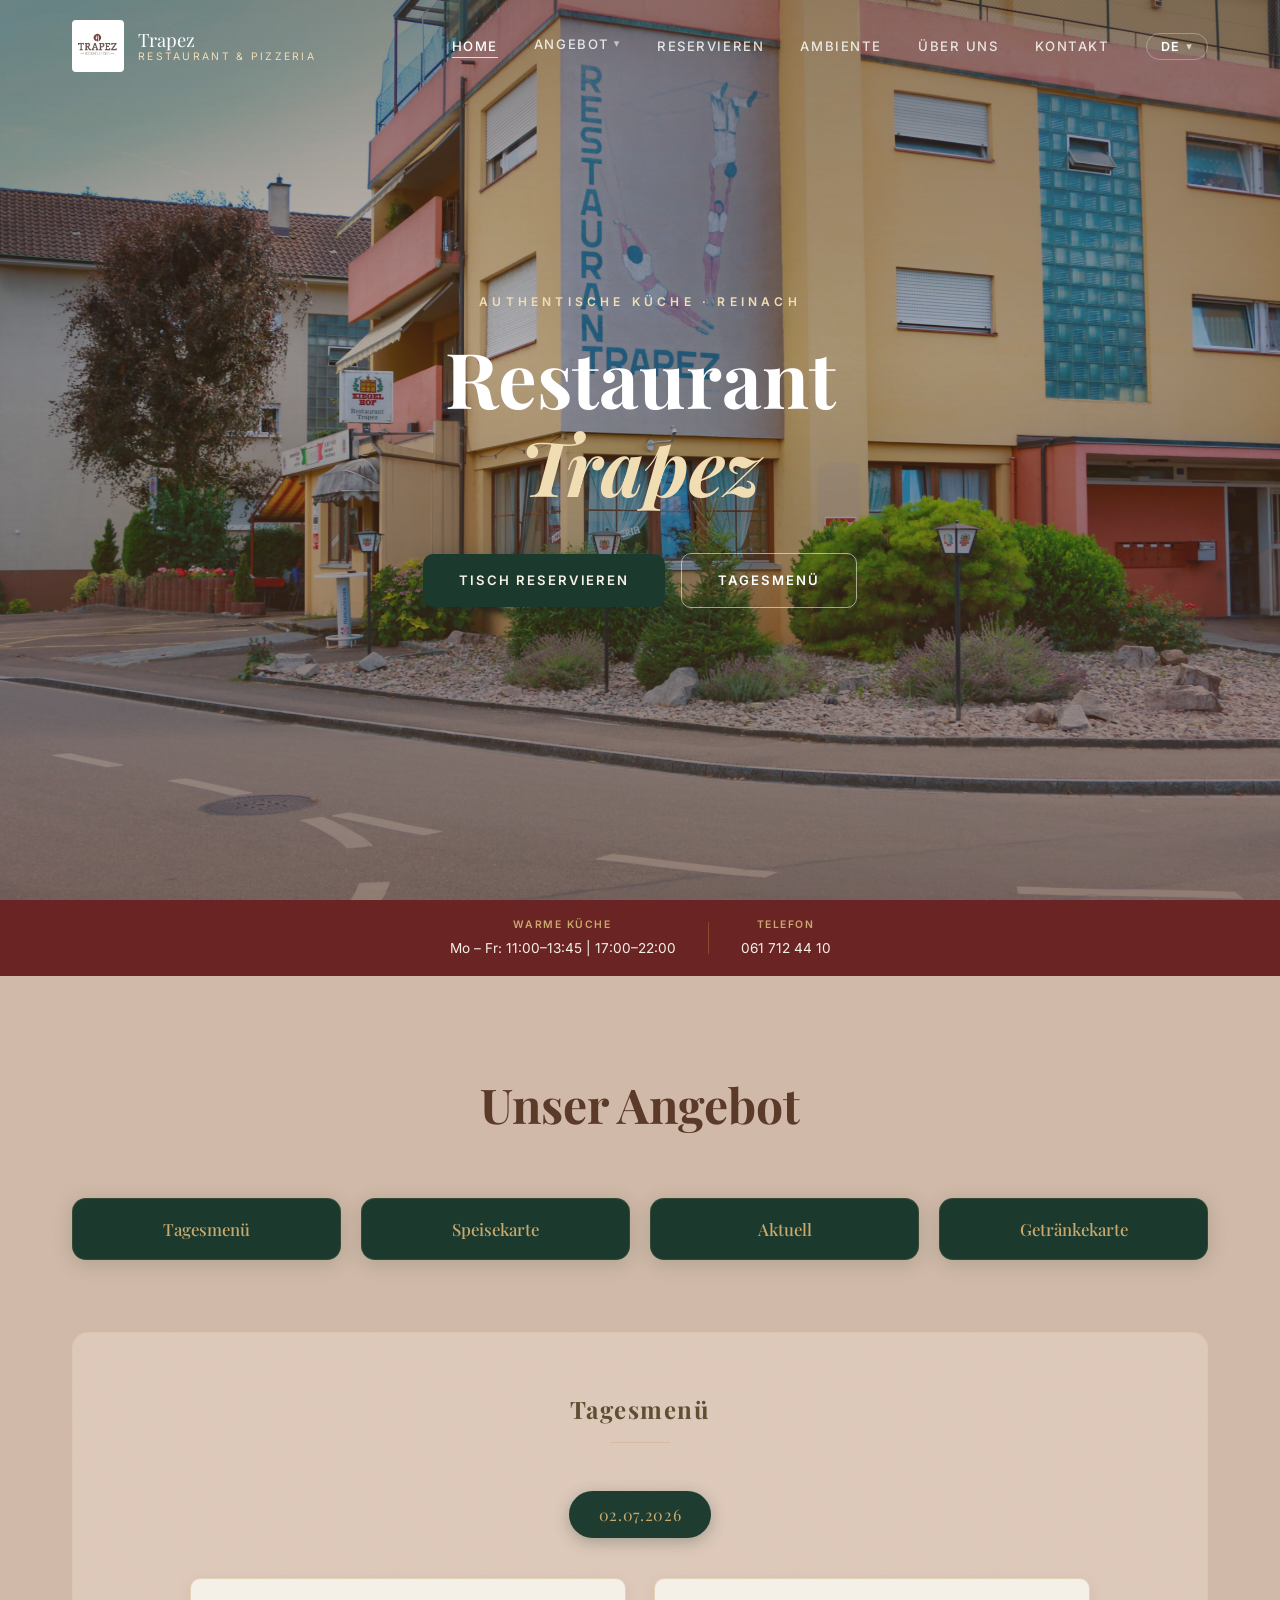
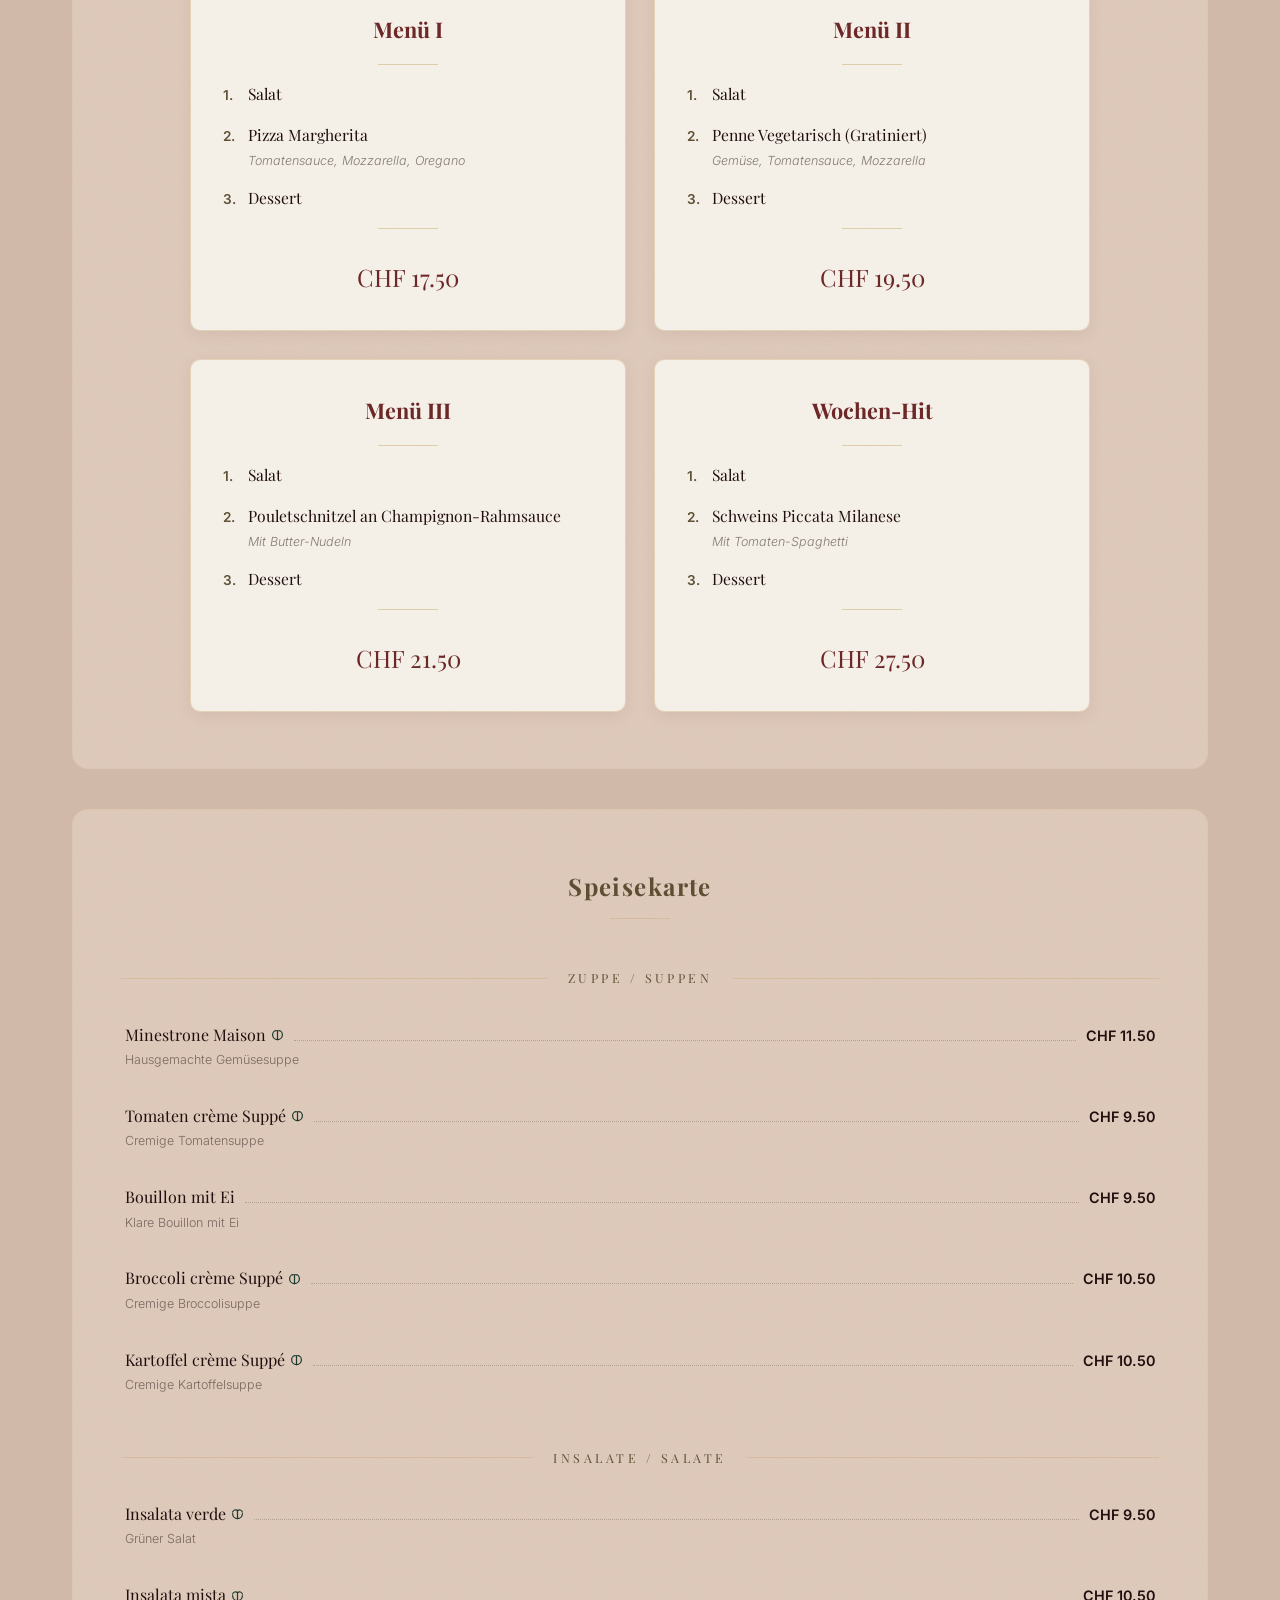
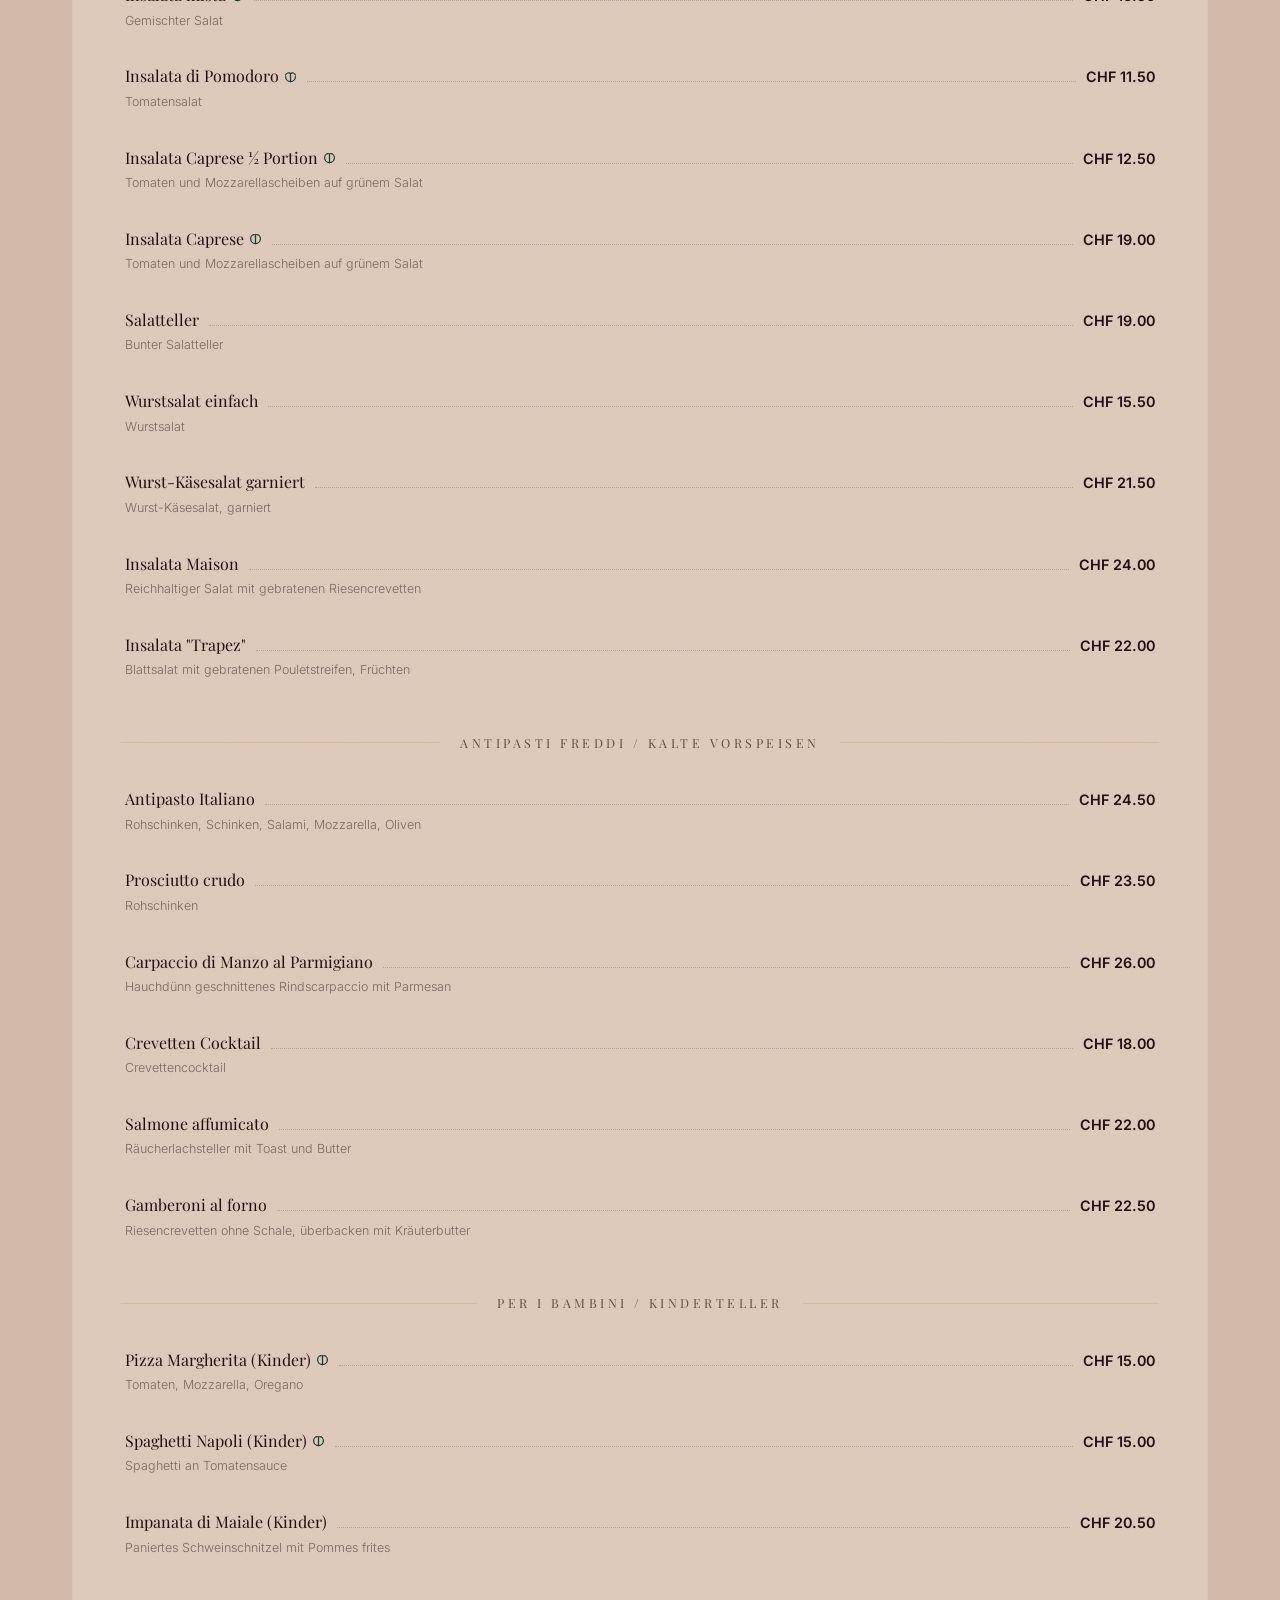
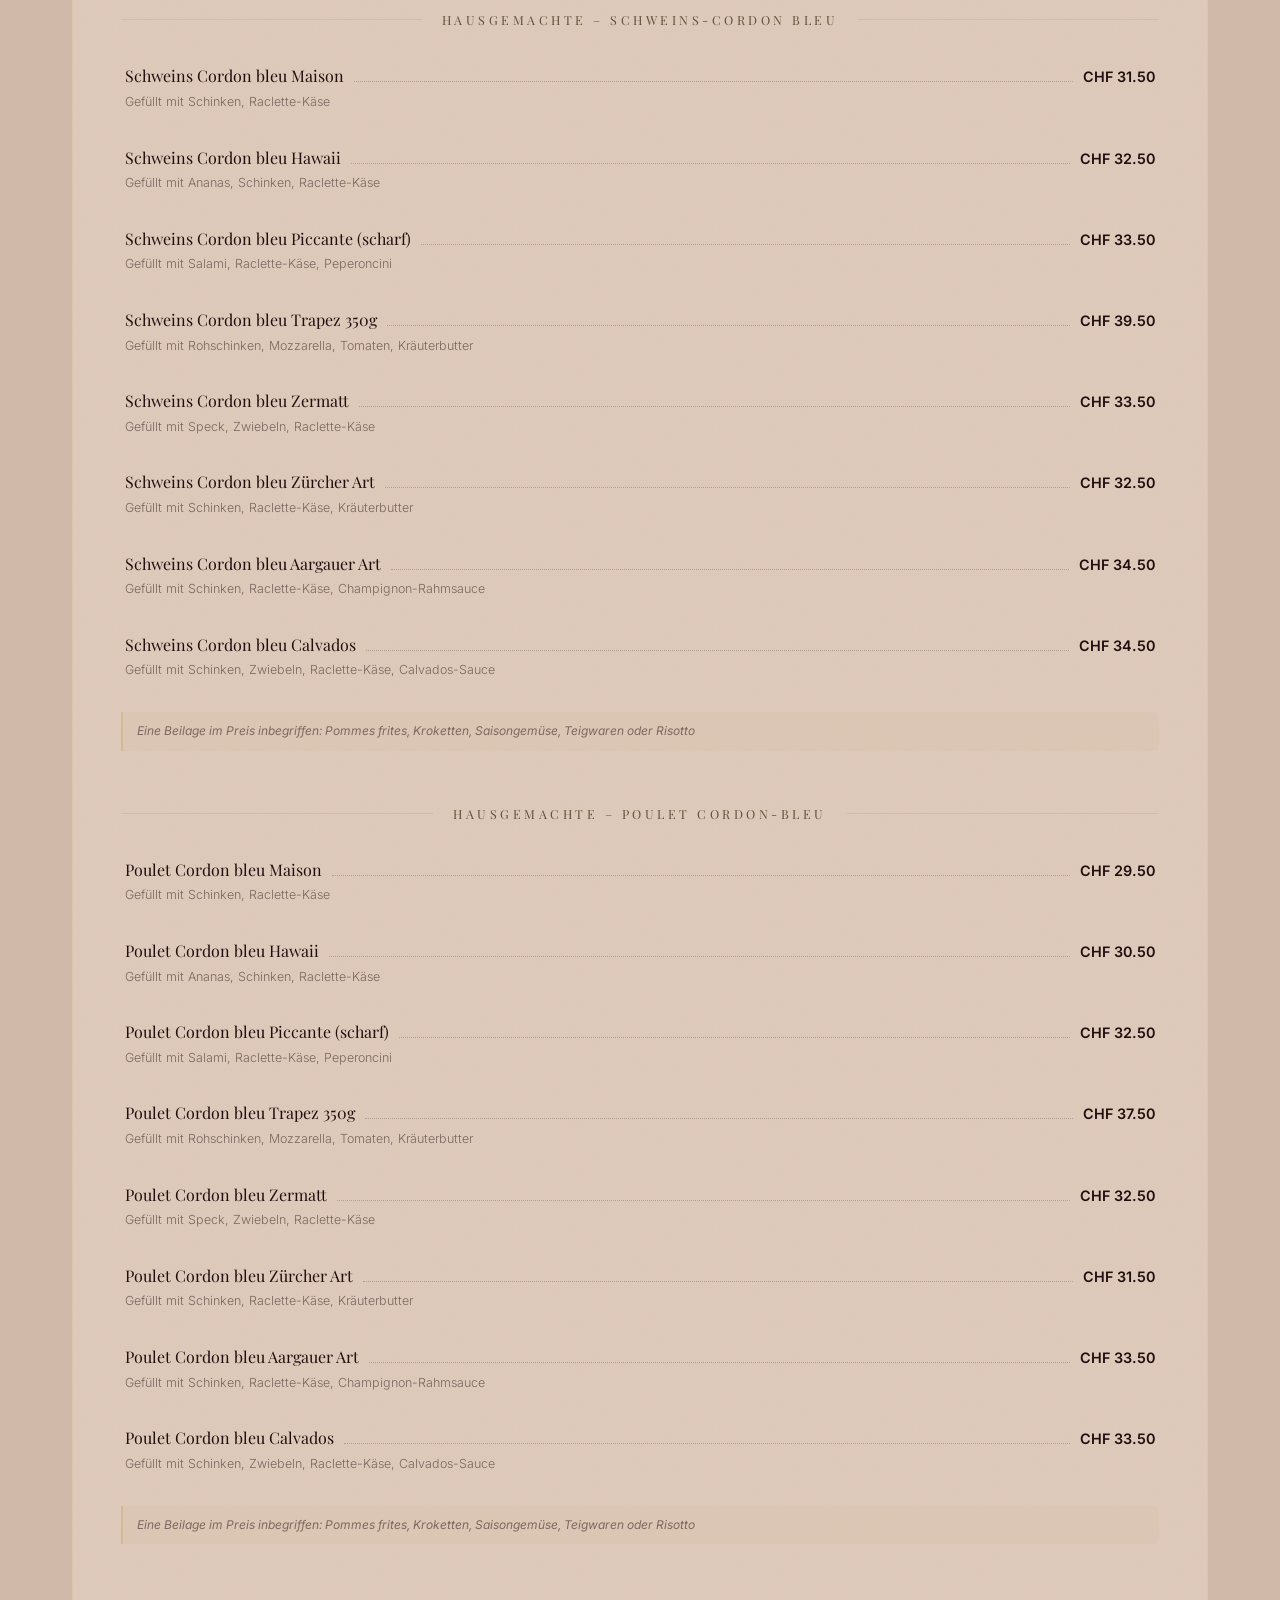
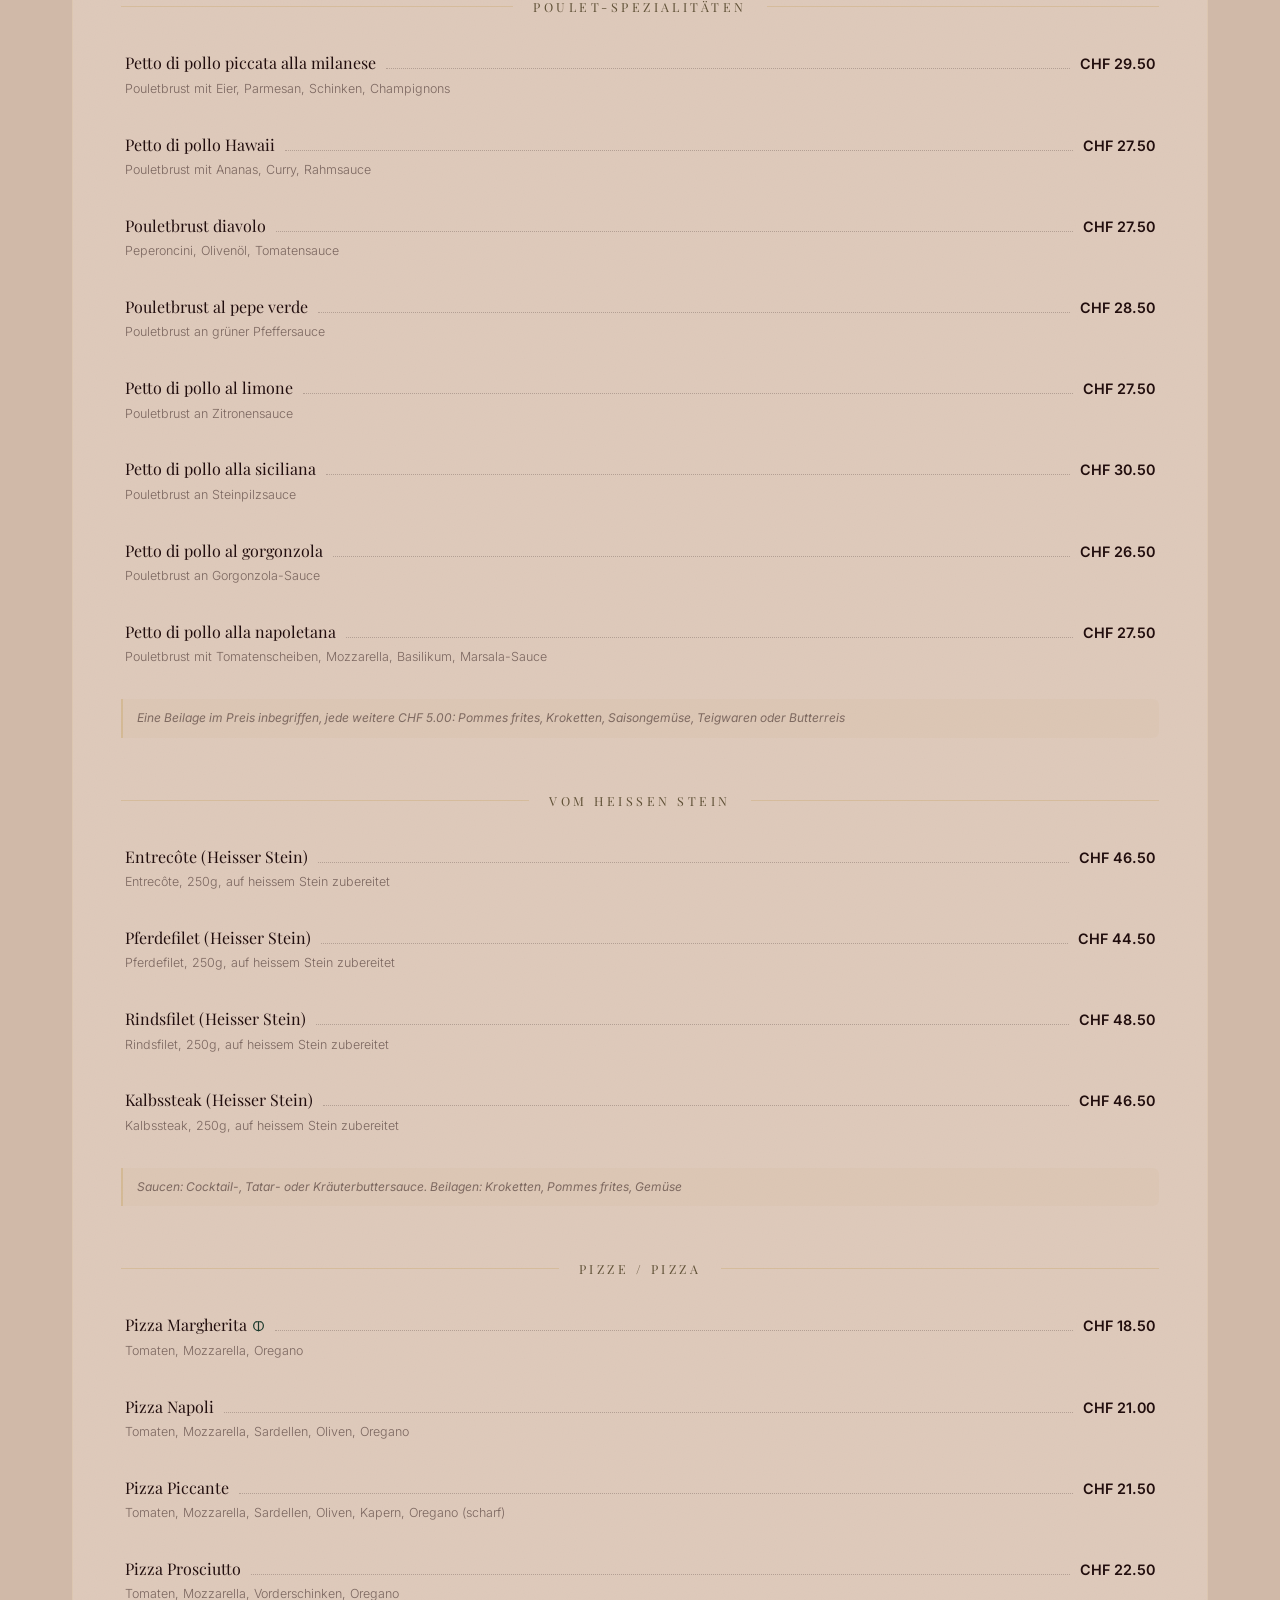
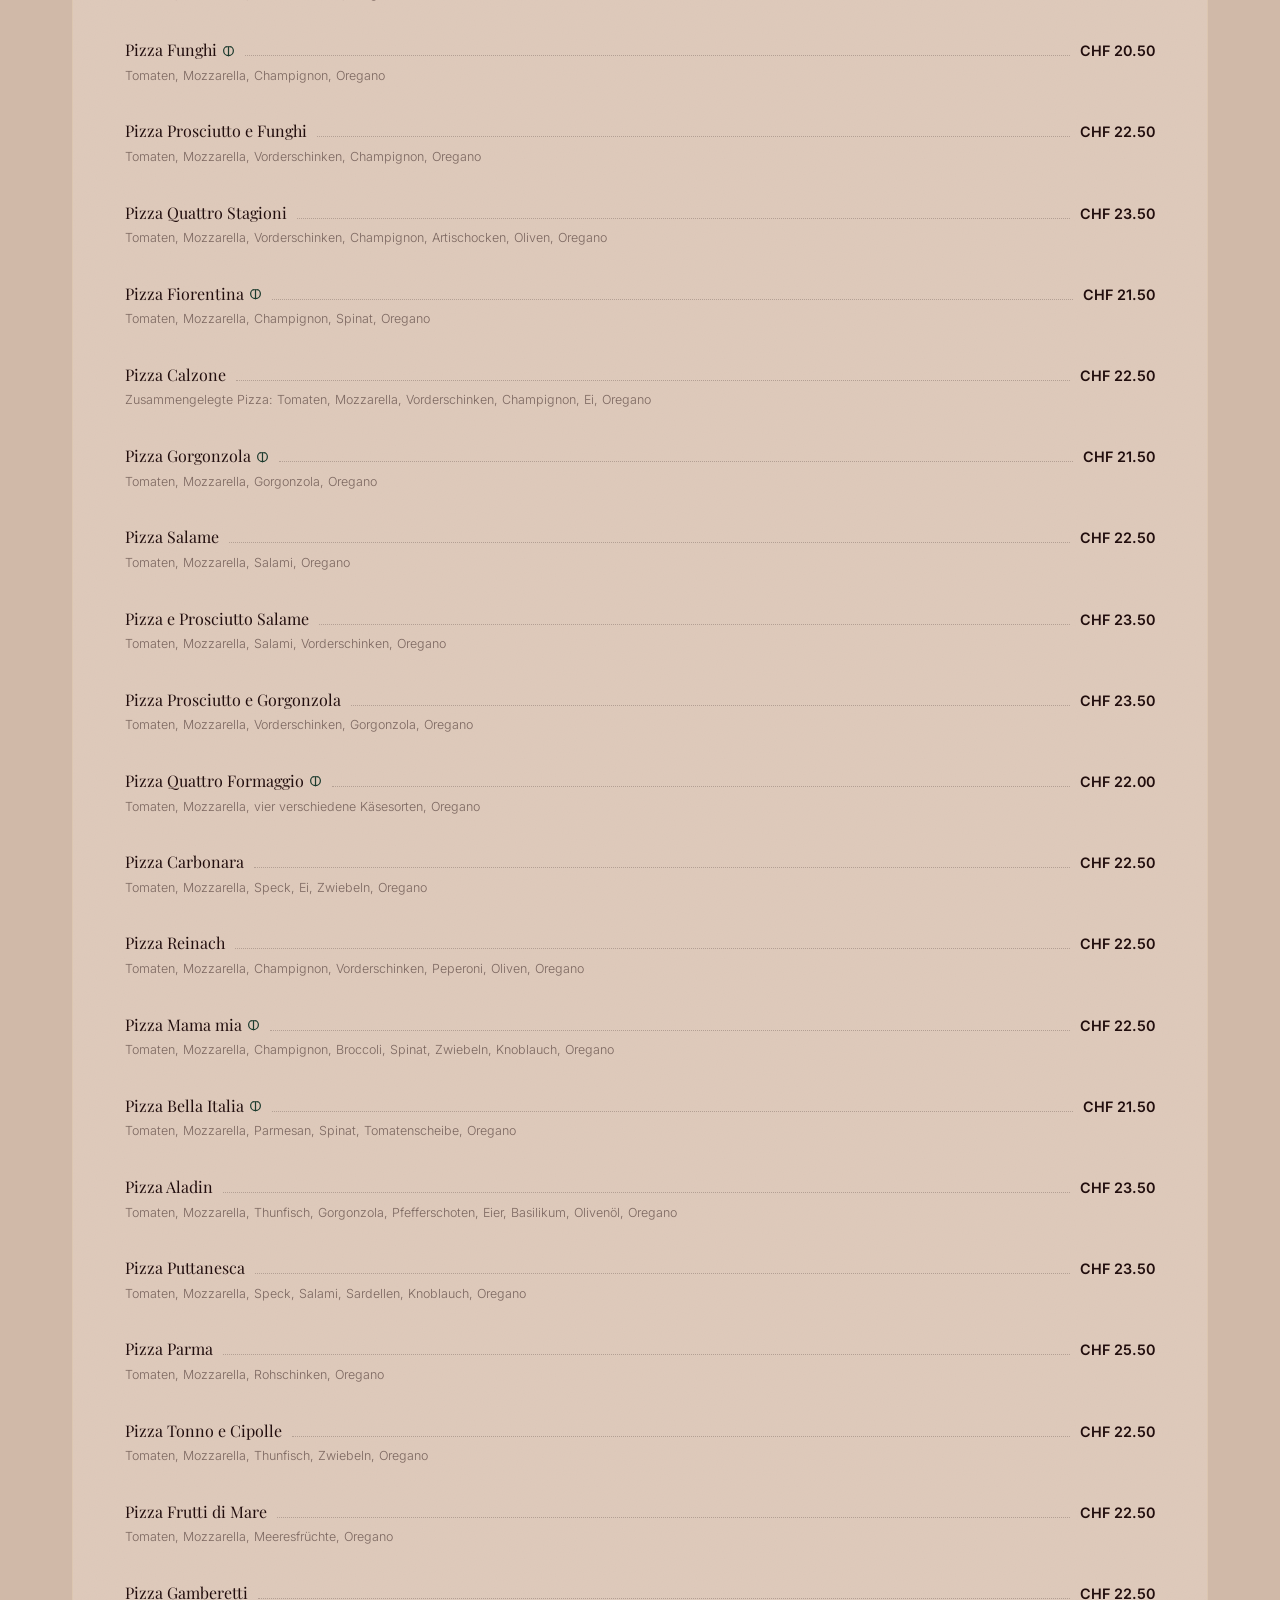
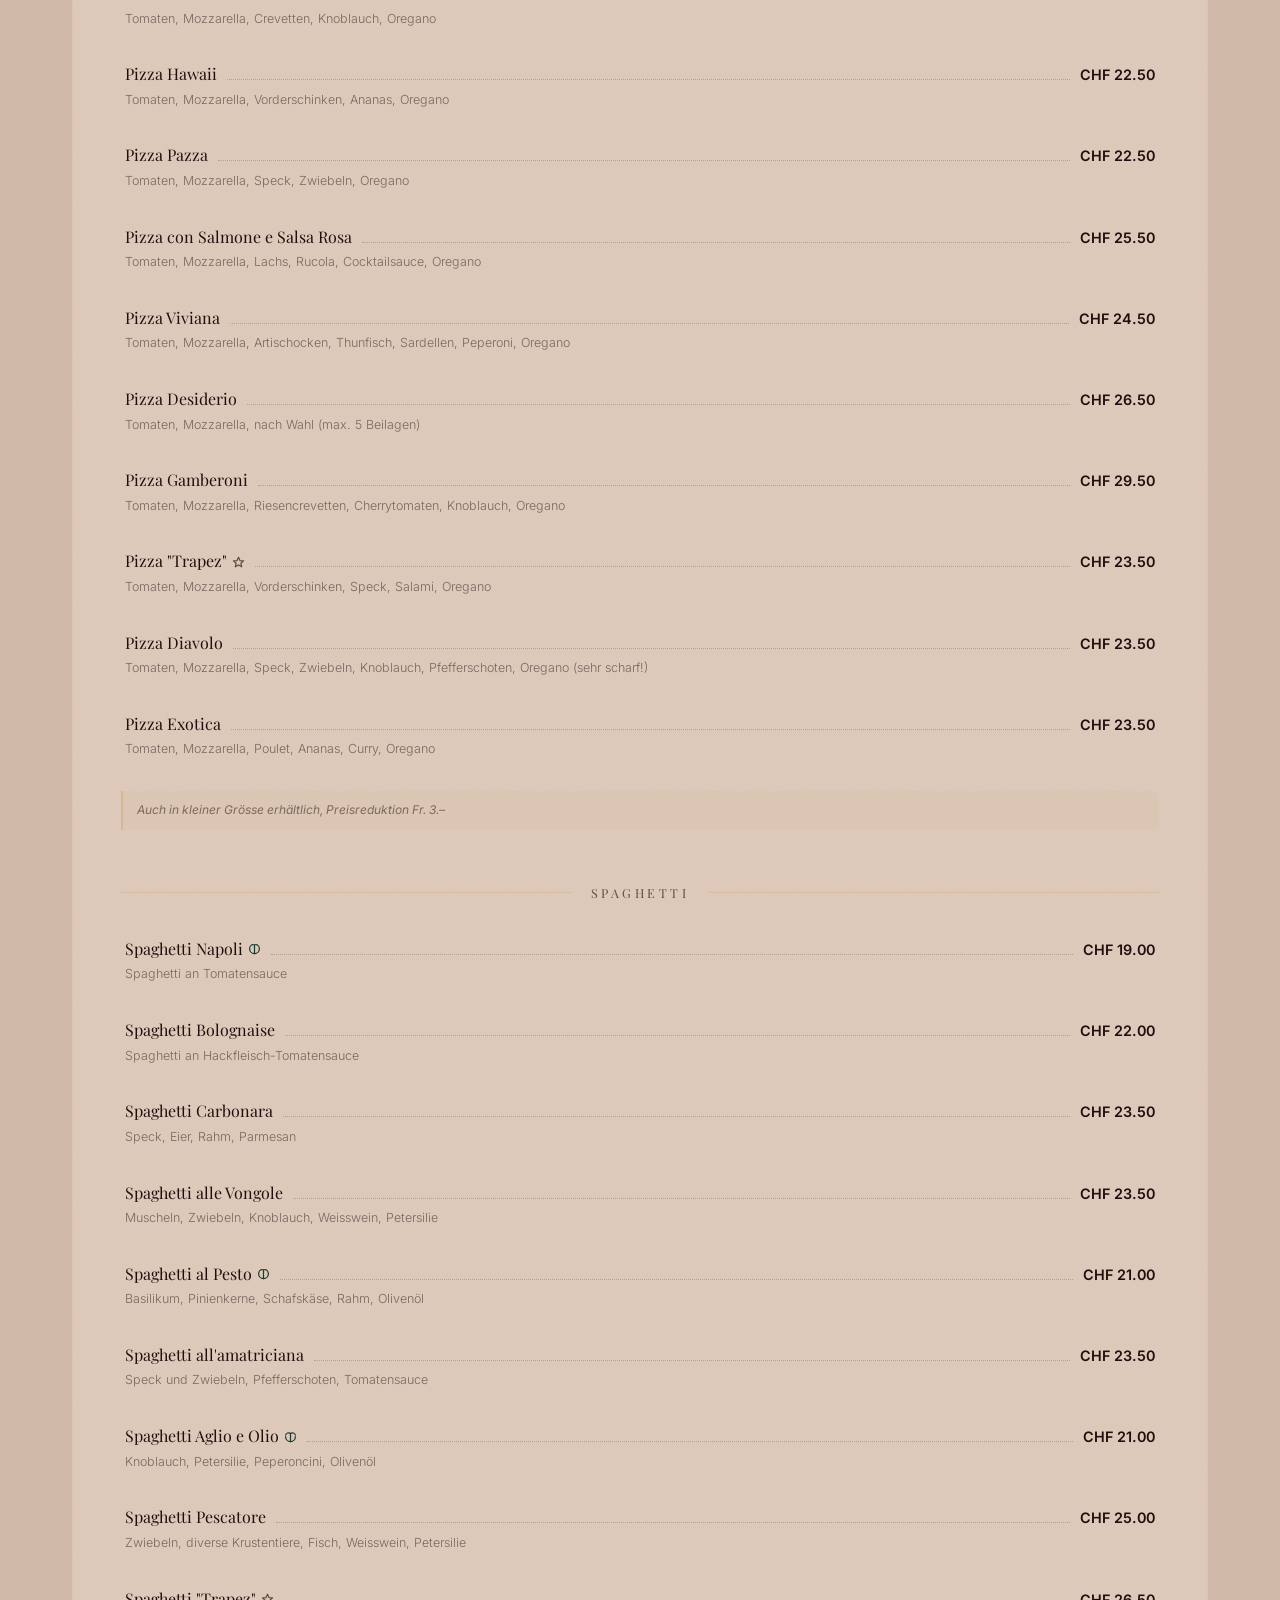
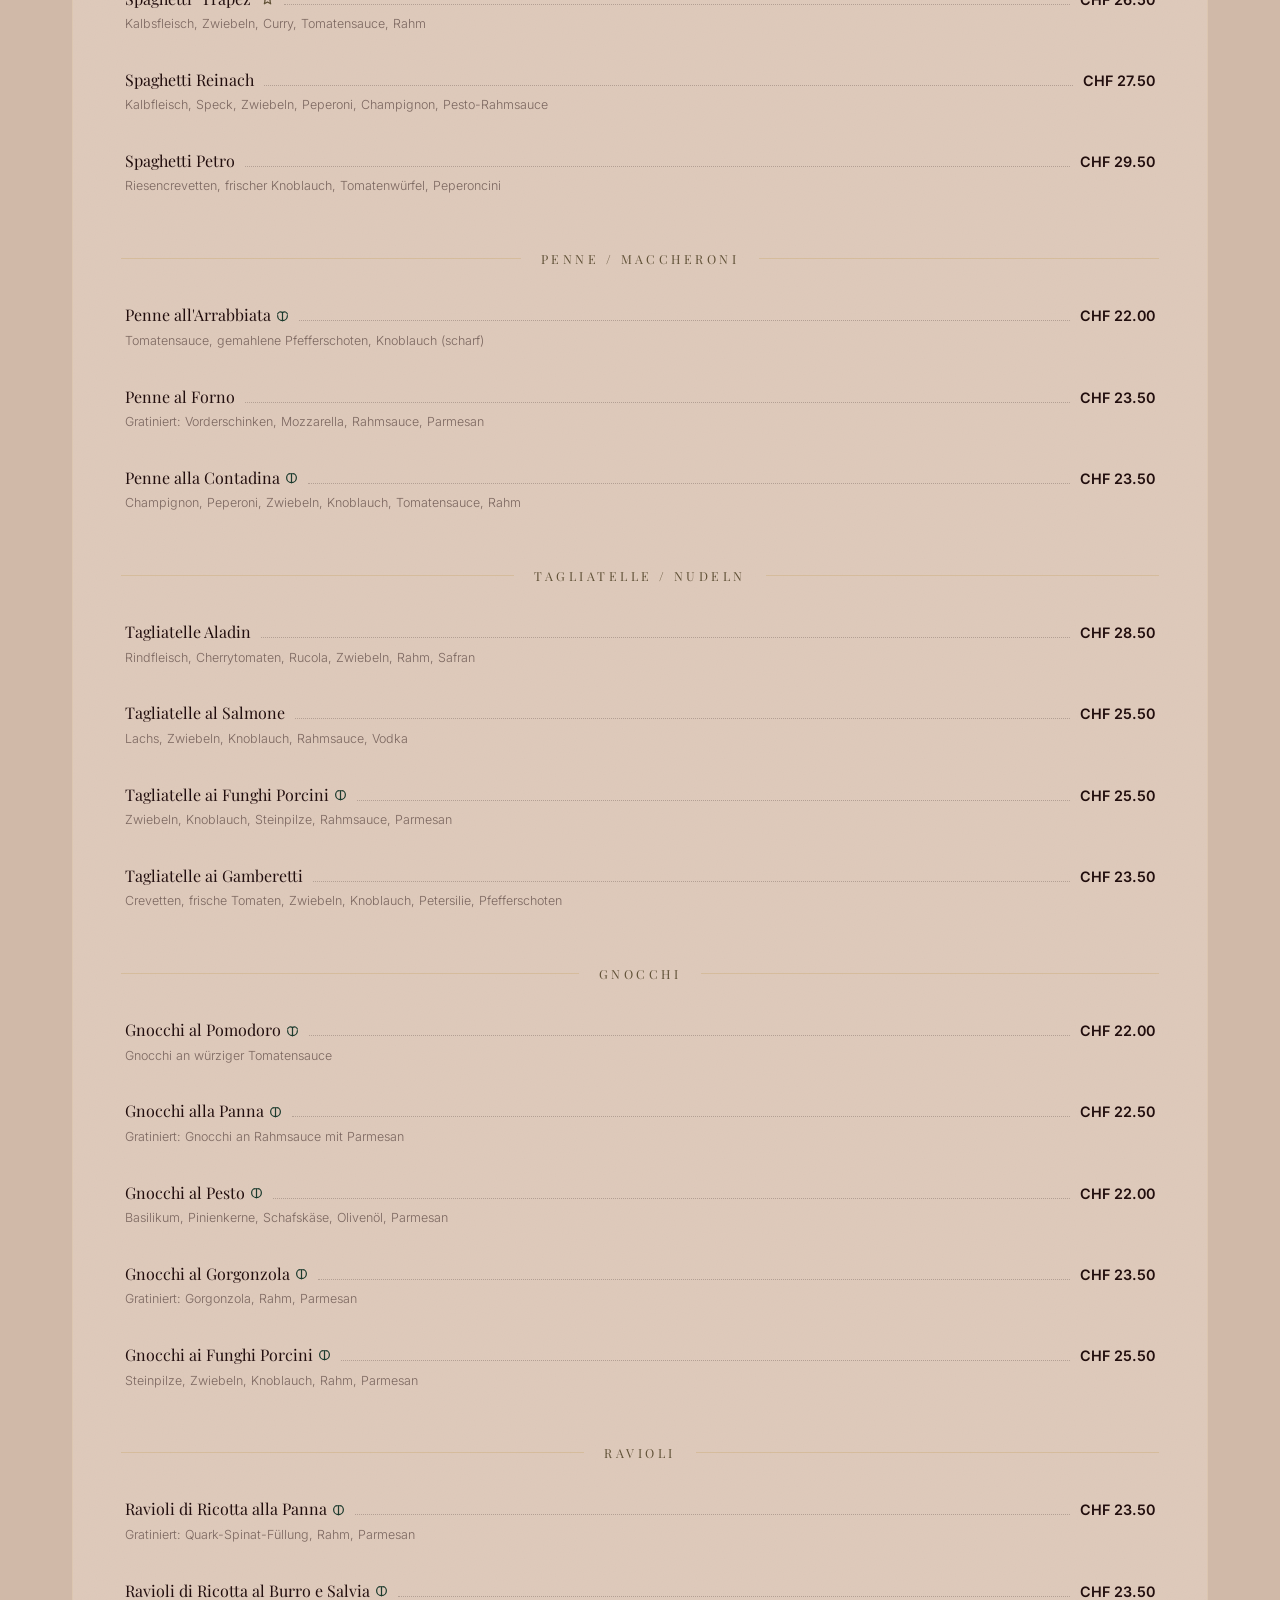
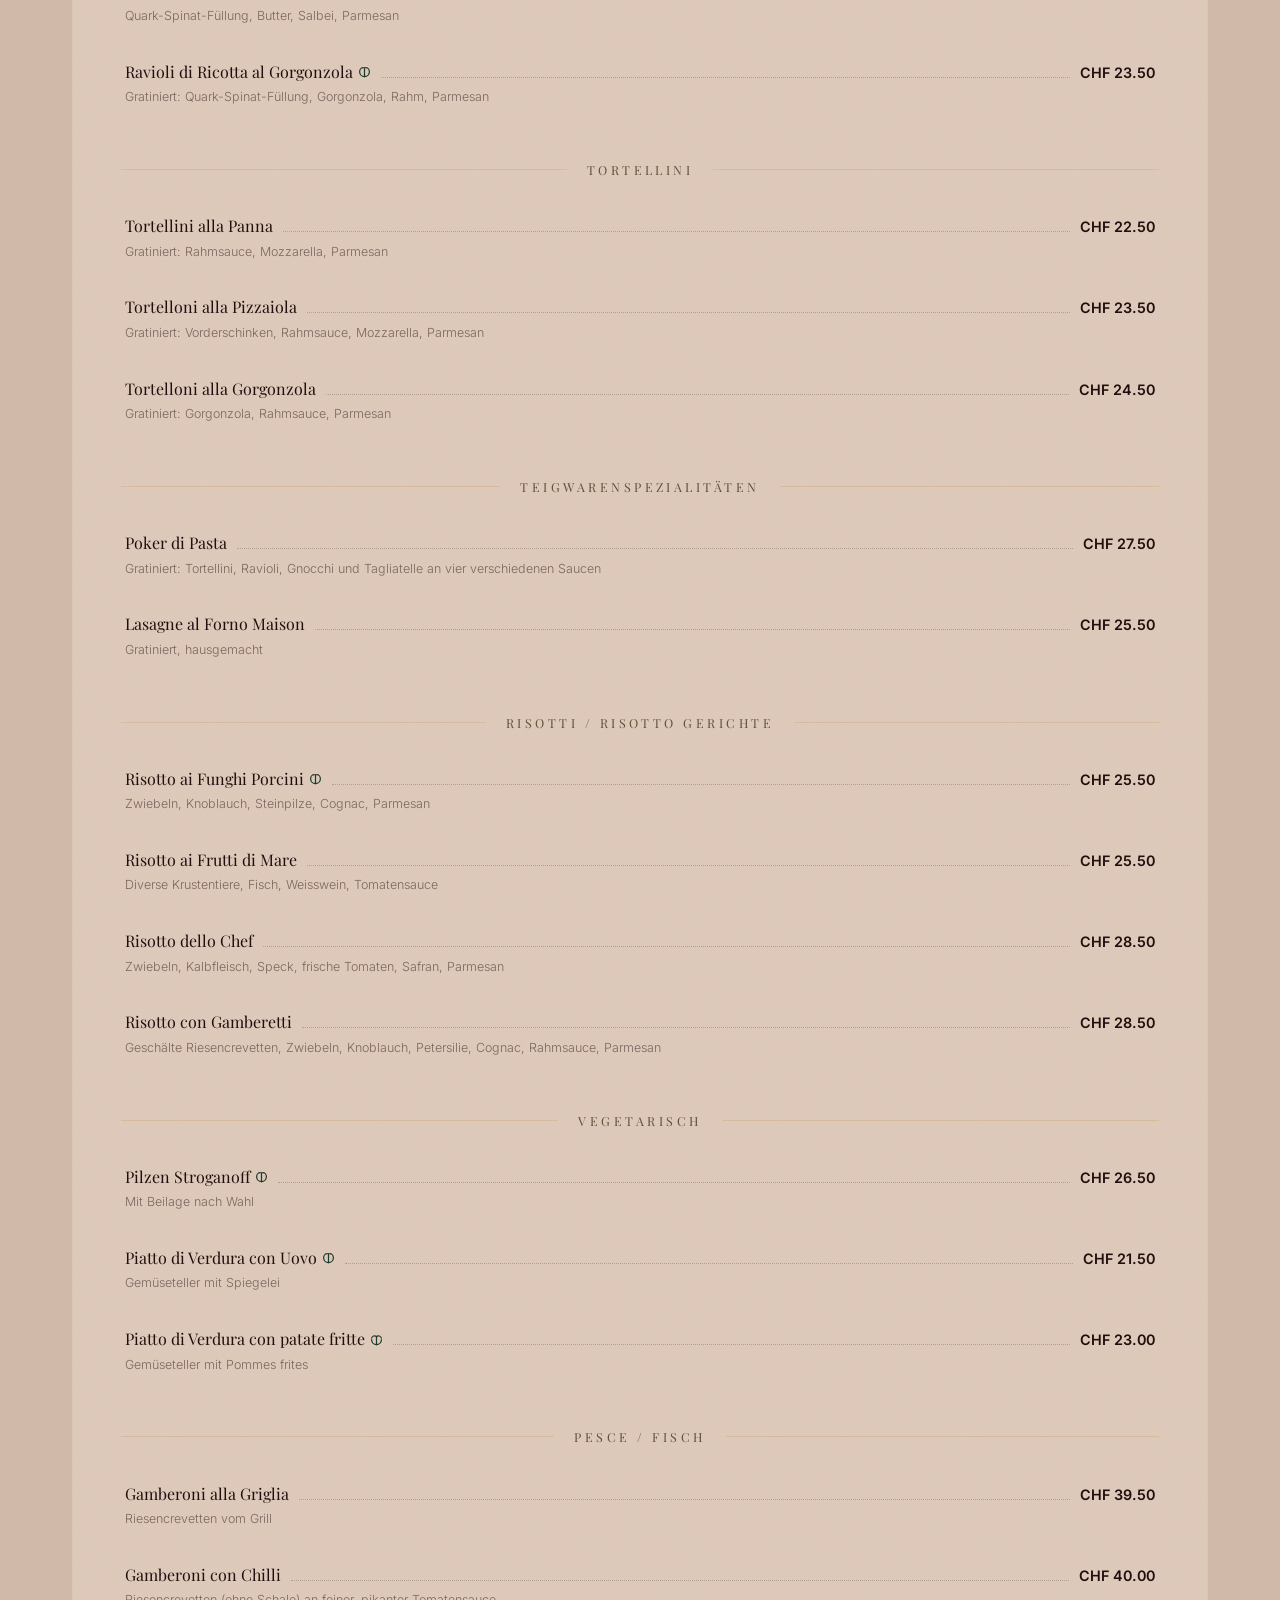
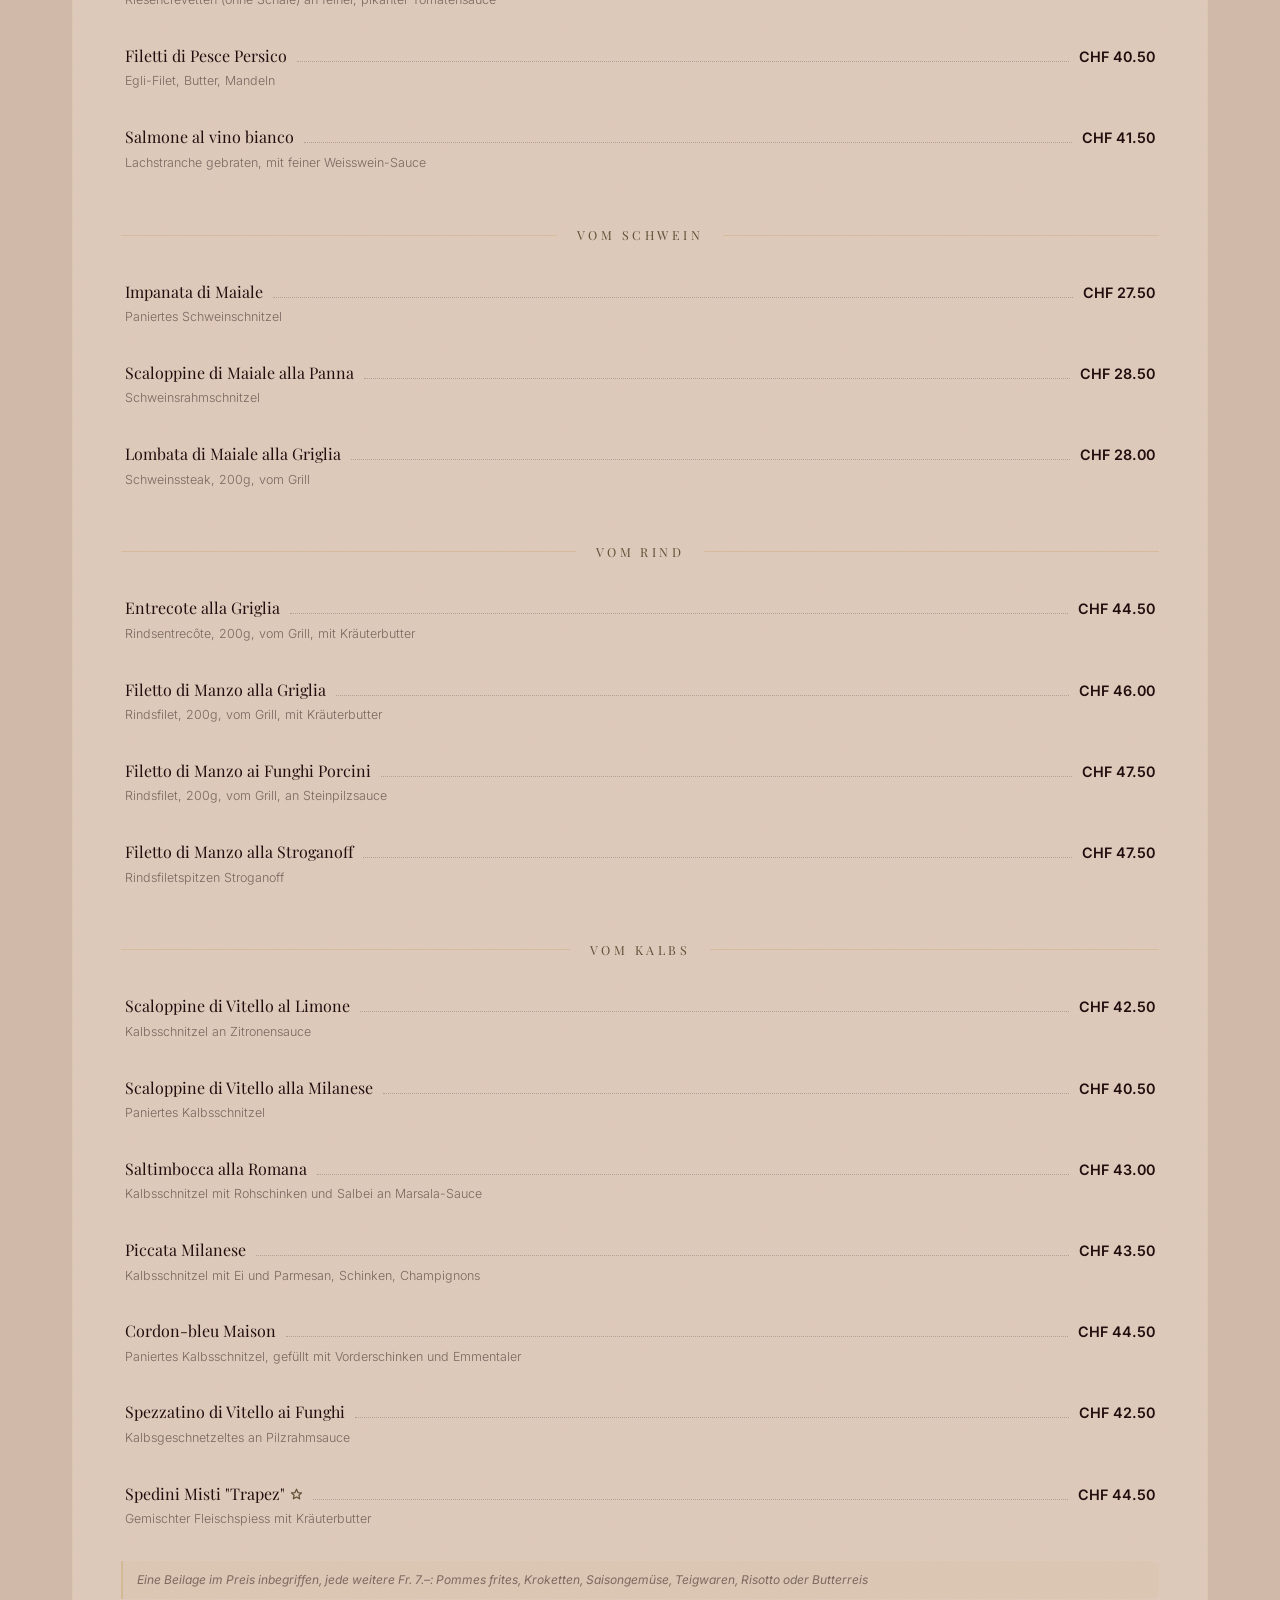
==== commit ca413705: "feat: add info bar with kitchen hours and phone below hero Displays warm-kitchen opening hours and a" ====
--- a/index.html
+++ b/index.html
@@ -118,6 +118,18 @@
   </div>
 
 </section>
+
+<div class="info-bar">
+  <div class="info-bar-item">
+    <span class="info-bar-label" data-i18n="infobar.kitchen.label">WARME KÜCHE</span>
+    <span class="info-bar-value" data-i18n="infobar.kitchen.hours">Mo – Fr: 11:00–13:45 | 17:00–22:00</span>
+  </div>
+  <div class="info-bar-divider"></div>
+  <div class="info-bar-item">
+    <span class="info-bar-label" data-i18n="infobar.phone.label">TELEFON</span>
+    <a href="tel:+41617124410" class="info-bar-value">061 712 44 10</a>
+  </div>
+</div>
 
 <!-- =====================================================
      ANGEBOT SECTION
@@ -565,7 +577,7 @@
         <div class="kontakt-info-block reveal reveal-delay-2">
           <div class="kontakt-info-title">Telefon</div>
           <p class="kontakt-info-text">
-            <a href="tel:+41617114410">061 711 44 10</a>
+            <a href="tel:+41617124410">061 712 44 10</a>
           </p>
         </div>
         <div class="kontakt-info-block reveal reveal-delay-3">
@@ -637,7 +649,7 @@
         <ul class="footer-links">
           <li>Sonnenweg 18</li>
           <li>4153 Reinach BL</li>
-          <li><a href="tel:+41617114410">061 711 44 10</a></li>
+          <li><a href="tel:+41617124410">061 712 44 10</a></li>
           <li><a href="mailto:kontakt@trapez.ch">kontakt@trapez.ch</a></li>
         </ul>
       </div>
--- a/assets/css/style.css
+++ b/assets/css/style.css
@@ -333,6 +333,10 @@
   height: 44px;
   padding: 0;
   cursor: pointer;
+  touch-action: manipulation;
+  -webkit-tap-highlight-color: transparent;
+  user-select: none;
+  -webkit-user-select: none;
 }
 .nav-hamburger span {
   display: block;
@@ -527,6 +531,67 @@
   animation: fadeInUp 0.8s 0.8s ease both;
 }
 
+/* --- INFO BAR (below hero) ---------------------------------- */
+.info-bar {
+  background-color: var(--primary);
+  display: flex;
+  justify-content: center;
+  align-items: center;
+  gap: 2rem;
+  padding: 1rem 2rem;
+  flex-wrap: wrap;
+}
+
+.info-bar-item {
+  display: flex;
+  flex-direction: column;
+  align-items: center;
+  text-align: center;
+}
+
+.info-bar-label {
+  font-size: 0.65rem;
+  letter-spacing: 0.15em;
+  color: var(--gold);
+  font-family: var(--font-body);
+  font-weight: 600;
+  margin-bottom: 0.2rem;
+}
+
+.info-bar-value {
+  font-size: 0.85rem;
+  color: var(--creme);
+  font-family: var(--font-body);
+  text-decoration: none;
+  white-space: nowrap;
+}
+
+.info-bar-value:hover {
+  color: var(--gold);
+  transition: var(--transition);
+}
+
+.info-bar-divider {
+  width: 1px;
+  height: 2rem;
+  background-color: rgba(201, 168, 76, 0.3);
+}
+
+@media (max-width: 768px) {
+  .info-bar {
+    flex-direction: column;
+    gap: 0.8rem;
+    padding: 1rem;
+  }
+  .info-bar-divider {
+    width: 40px;
+    height: 1px;
+  }
+  .info-bar-value {
+    font-size: 0.9rem;
+  }
+}
+
 /* --- BUTTONS ----------------------------------------------- */
 .btn {
   display: inline-flex;
